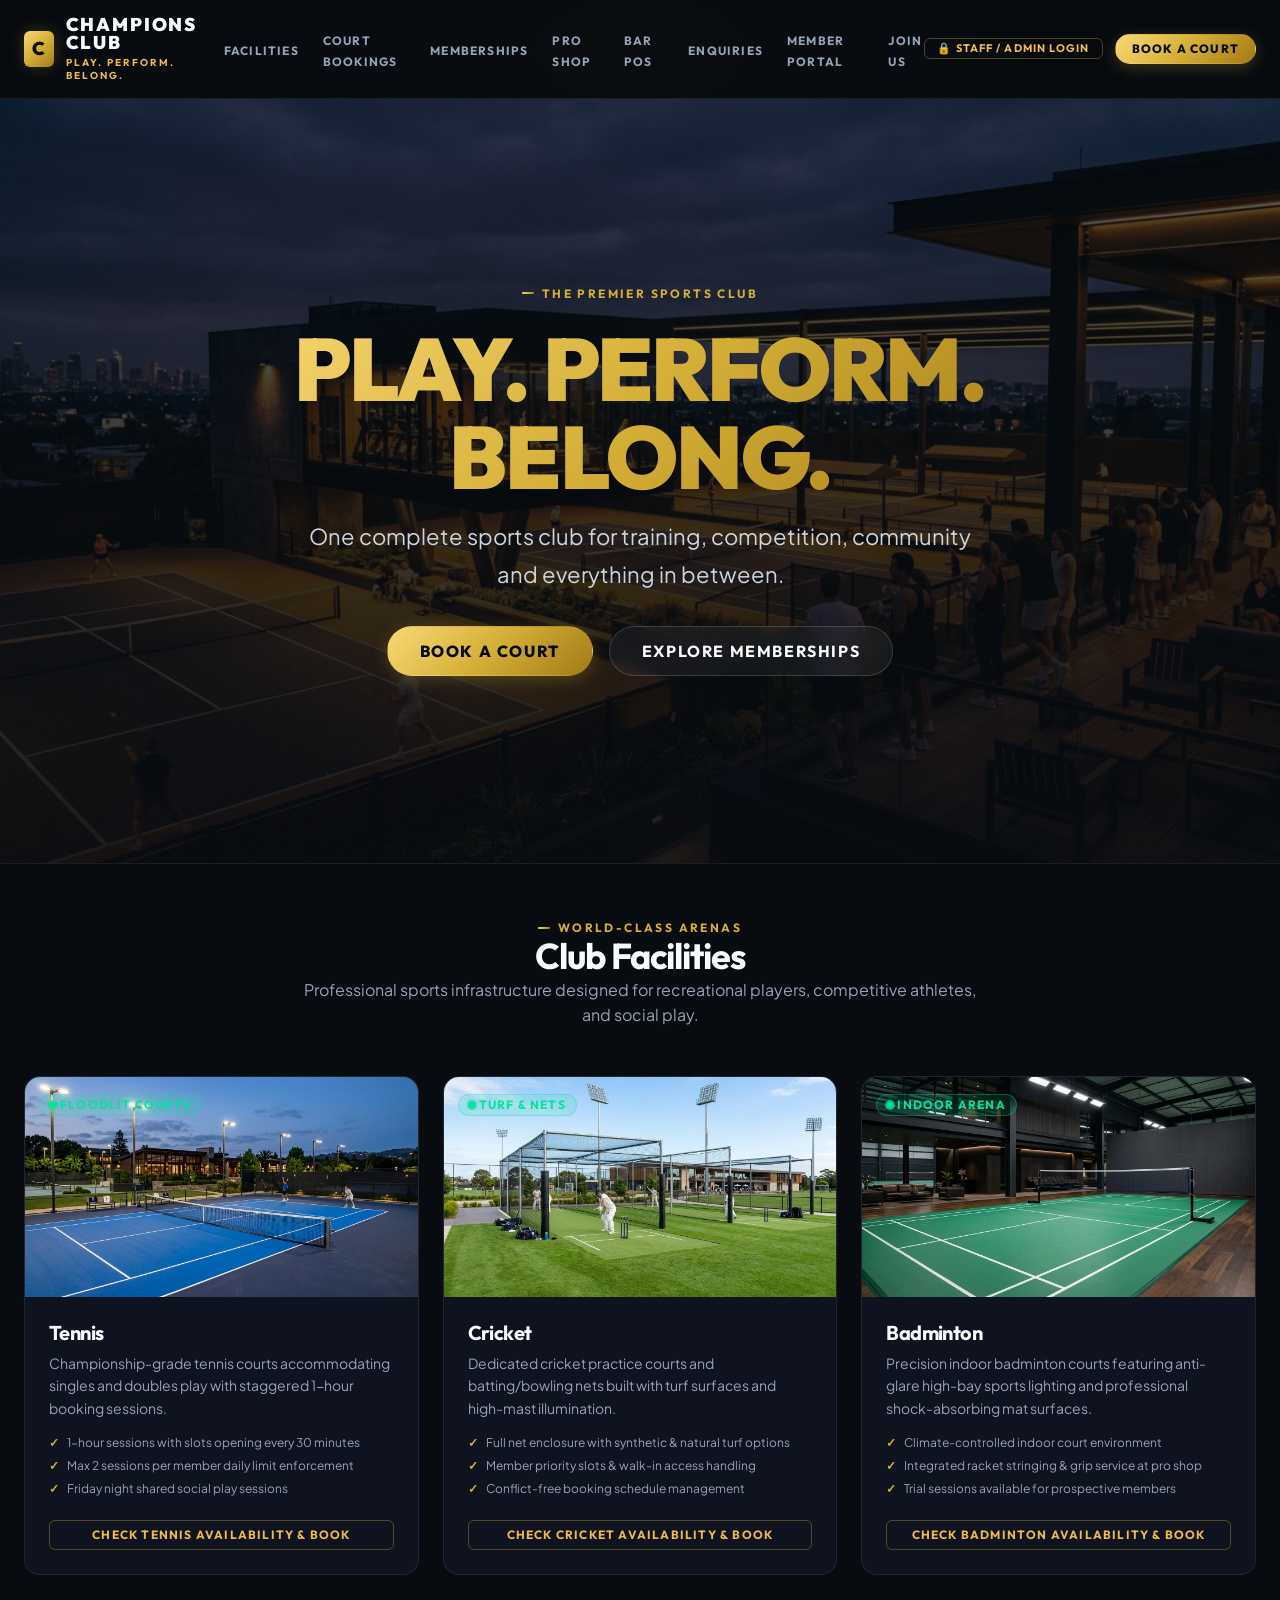
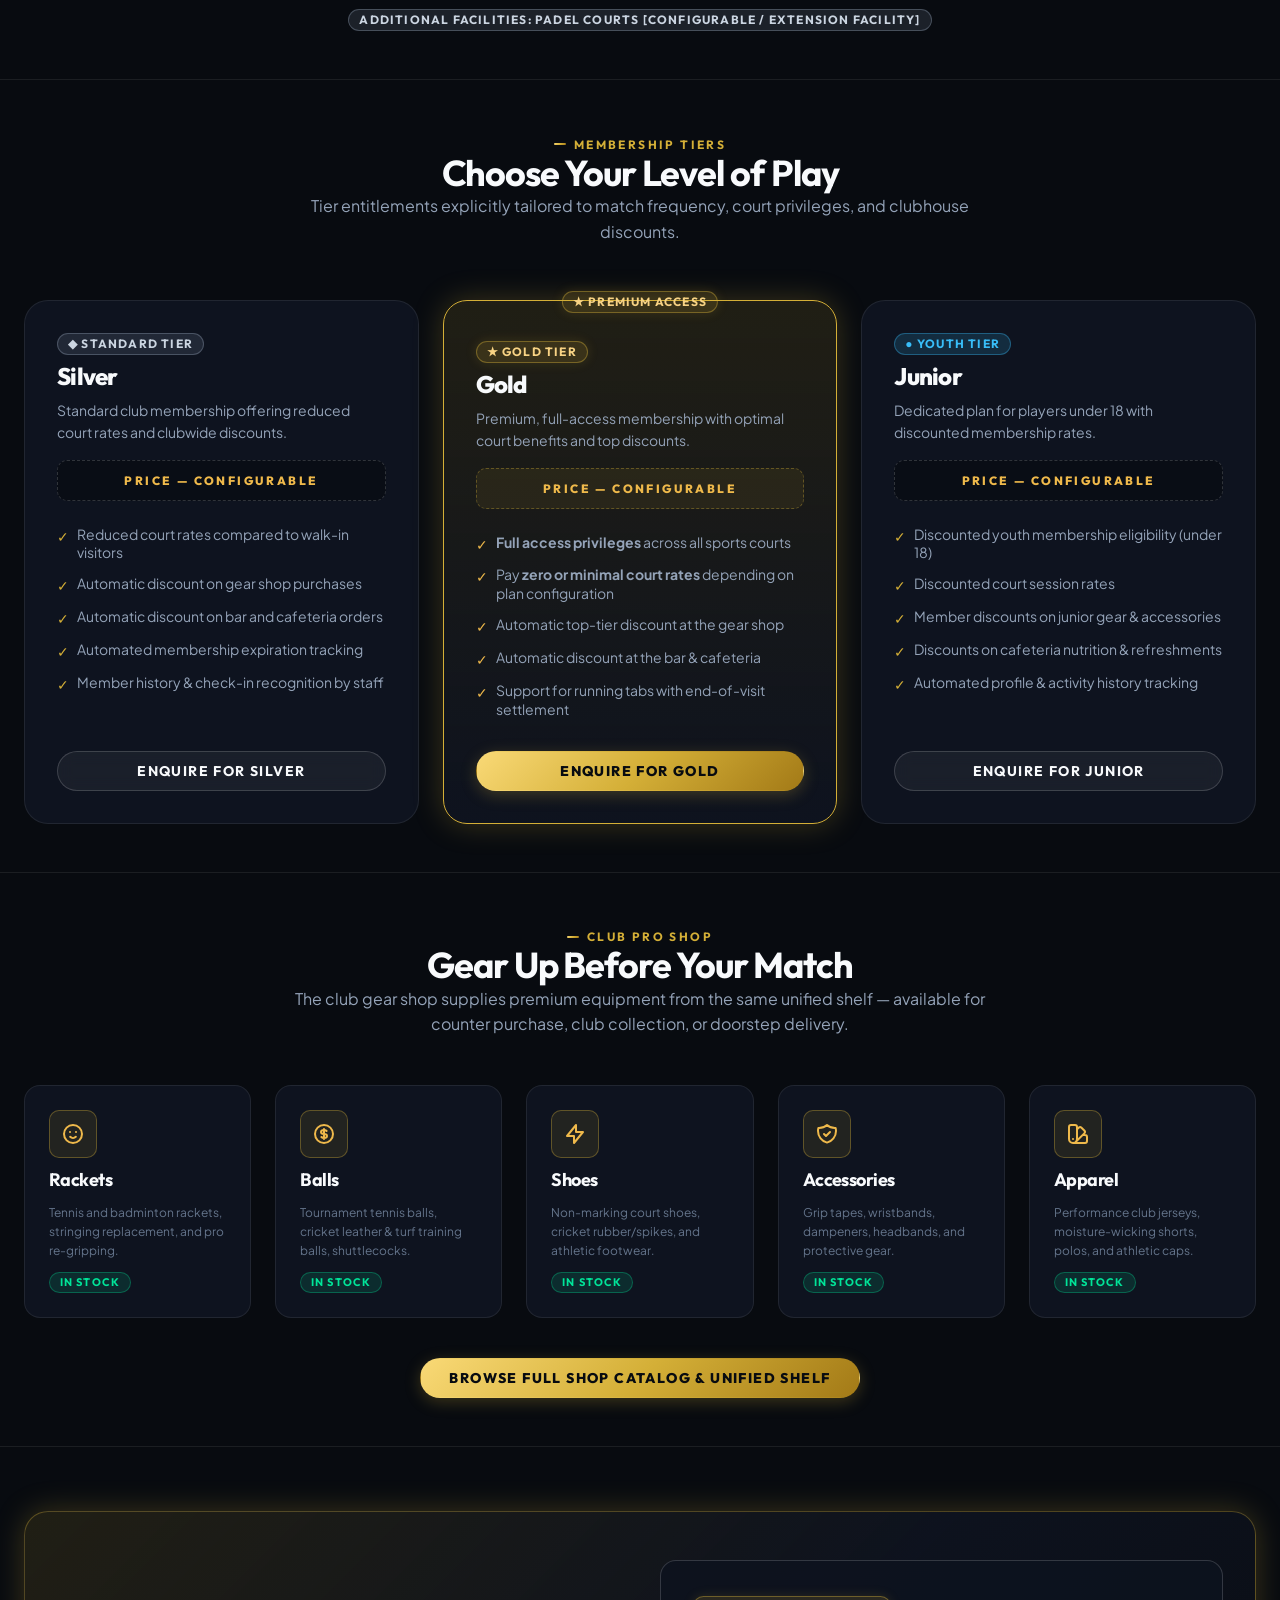
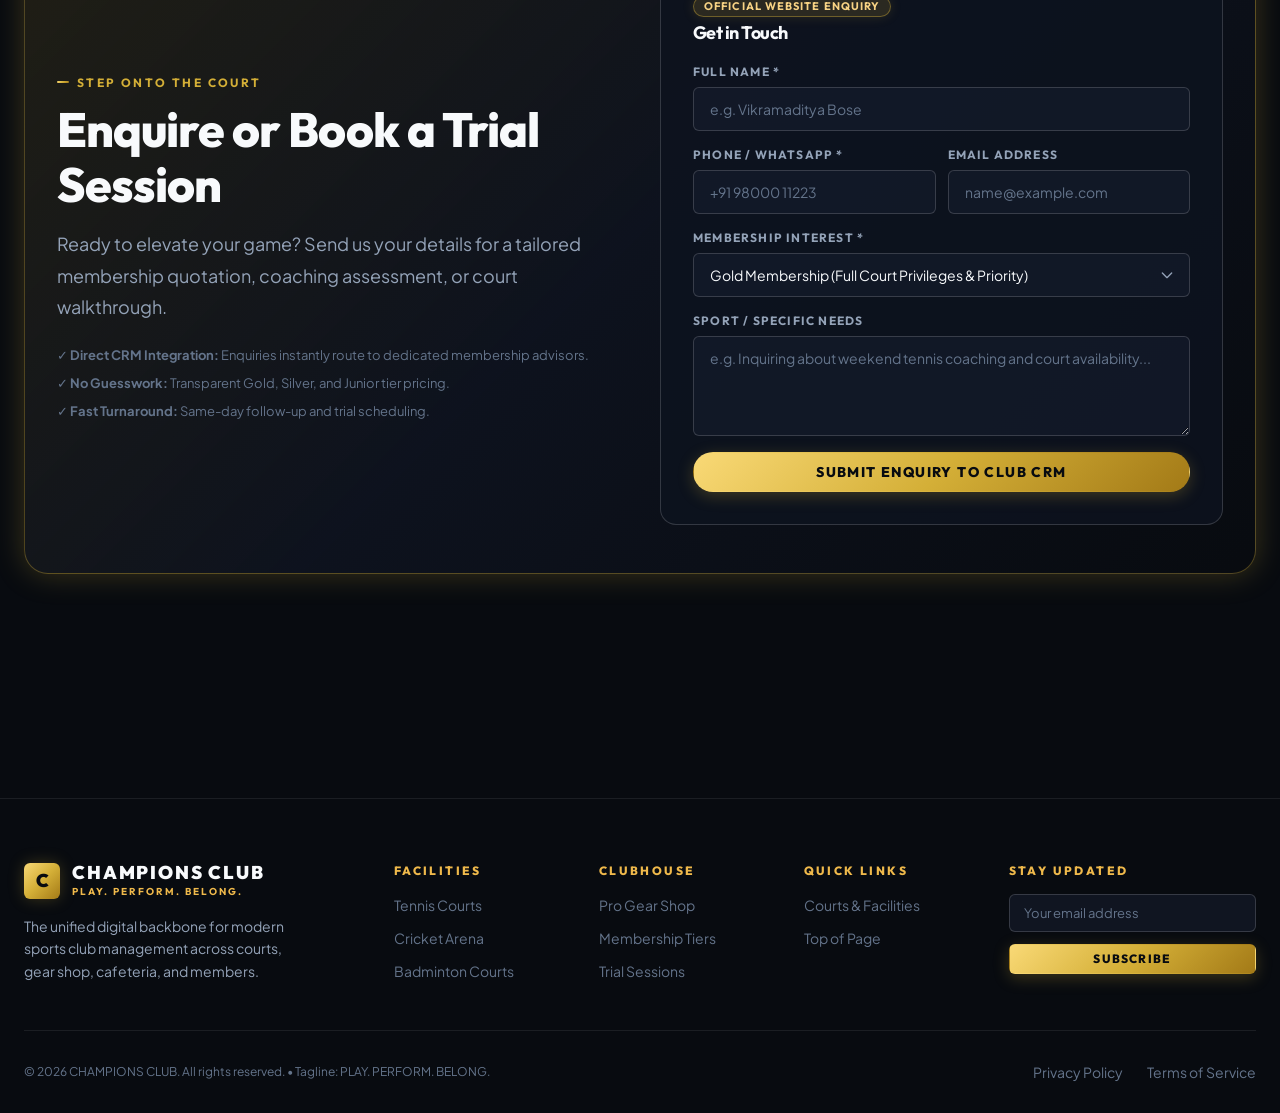
==== index.html @ 7fb0e602 "fix(crm): enable public membership enquiry portal without admin login block" ====
<!DOCTYPE html>
<html lang="en">
<head>
  <meta charset="UTF-8">
  <meta name="viewport" content="width=device-width, initial-scale=1.0">
  <title>CHAMPIONS CLUB — PLAY. PERFORM. BELONG.</title>
  <meta name="description" content="CHAMPIONS CLUB: One complete sports club for training, competition, community and everything in between. Tennis, cricket, badminton, pro shop, and cafeteria.">
  <link rel="stylesheet" href="css/design_system.css">
  <link rel="stylesheet" href="css/landing.css">
  <link rel="stylesheet" href="css/admin_auth.css">
</head>
<body>

  <!-- ==========================================
       TOP NAVIGATION BAR
       ========================================== -->
  <header class="cc-navbar" id="landing-navbar">
    <div class="cc-navbar-container">
      <a href="#hero" class="cc-brand">
        <div class="cc-brand-logo-mark">C</div>
        <div class="cc-brand-text">
          <span class="cc-brand-name">CHAMPIONS CLUB</span>
          <span class="cc-brand-tagline">PLAY. PERFORM. BELONG.</span>
        </div>
      </a>

      <nav>
        <ul class="cc-nav-links" id="nav-menu">
          <li><a href="#facilities" class="cc-nav-link">Facilities</a></li>
          <li><a href="bookings.html" class="cc-nav-link">Court Bookings</a></li>
          <li><a href="#memberships" class="cc-nav-link">Memberships</a></li>
          <li><a href="shop.html" class="cc-nav-link">Pro Shop</a></li>
          <li><a href="pos.html" class="cc-nav-link">Bar POS</a></li>
          <li><a href="crm.html" class="cc-nav-link">Enquiries</a></li>
          <li><a href="members.html" class="cc-nav-link">Roster (Admin)</a></li>
          <li><a href="portal.html" class="cc-nav-link cc-text-gold" style="font-weight: 700;">Member Portal</a></li>
          <li><a href="dashboard.html" class="cc-nav-link cc-text-gold" style="font-weight: 700;">Admin Dashboard</a></li>
          <li><a href="#cta" class="cc-nav-link">Join Us</a></li>
        </ul>
      </nav>

      <div class="cc-nav-actions">
        <a href="bookings.html" class="cc-btn cc-btn-primary cc-btn-sm cc-btn-pill">
          Book a Court
        </a>
        <button class="cc-nav-toggle" id="cc-nav-toggle" aria-label="Toggle navigation">
          <svg width="20" height="20" fill="none" stroke="currentColor" viewBox="0 0 24 24">
            <path stroke-linecap="round" stroke-linejoin="round" stroke-width="2" d="M4 6h16M4 12h16M4 18h16"/>
          </svg>
        </button>
      </div>
    </div>
  </header>

  <main>

    <!-- ==========================================
         SECTION 1: HERO
         ========================================== -->
    <section class="cc-landing-hero" id="hero">
      <div class="cc-hero-bg"></div>
      <div class="cc-hero-content">
        <div class="cc-eyebrow" style="margin-bottom: 0.5rem;">The Premier Sports Club</div>
        <h1 class="cc-hero-title">
          <span class="cc-text-gradient-gold">PLAY. PERFORM. BELONG.</span>
        </h1>
        <p class="cc-hero-subtitle">
          One complete sports club for training, competition, community and everything in between.
        </p>
        <div class="cc-hero-actions">
          <a href="bookings.html" class="cc-btn cc-btn-primary cc-btn-lg cc-btn-pill">
            BOOK A COURT
          </a>
          <a href="#memberships" class="cc-btn cc-btn-secondary cc-btn-lg cc-btn-pill">
            EXPLORE MEMBERSHIPS
          </a>
        </div>
      </div>
    </section>

    <!-- ==========================================
         SECTION 2: FACILITIES
         ========================================== -->
    <section class="cc-showcase-section" id="facilities">
      <div class="cc-container">
        <div class="cc-showcase-header" style="text-align: center; max-width: 680px; margin: 0 auto 3rem;">
          <div class="cc-eyebrow">World-Class Arenas</div>
          <h2 class="cc-heading-2">Club Facilities</h2>
          <p class="cc-body">
            Professional sports infrastructure designed for recreational players, competitive athletes, and social play.
          </p>
        </div>

        <div class="cc-grid cc-grid-cols-3">
          
          <!-- Facility 1: Tennis -->
          <div class="cc-facility-card">
            <div class="cc-facility-img-wrap">
              <img src="assets/images/tennis.jpg" alt="Tennis Courts at Champions Club" class="cc-facility-img">
              <div class="cc-facility-badge-pos">
                <span class="cc-badge cc-badge-active"><span class="cc-pulse-dot"></span> Floodlit Courts</span>
              </div>
            </div>
            <div class="cc-facility-body">
              <h3 class="cc-facility-title">Tennis</h3>
              <p class="cc-body-sm">Championship-grade tennis courts accommodating singles and doubles play with staggered 1-hour booking sessions.</p>
              <ul class="cc-facility-features">
                <li class="cc-facility-feature-item">1-hour sessions with slots opening every 30 minutes</li>
                <li class="cc-facility-feature-item">Max 2 sessions per member daily limit enforcement</li>
                <li class="cc-facility-feature-item">Friday night shared social play sessions</li>
              </ul>
              <div style="margin-top: auto;">
                <a href="bookings.html" class="cc-btn cc-btn-outline-gold cc-btn-sm" style="width: 100%;">
                  Check Tennis Availability &amp; Book
                </a>
              </div>
            </div>
          </div>

          <!-- Facility 2: Cricket -->
          <div class="cc-facility-card">
            <div class="cc-facility-img-wrap">
              <img src="assets/images/cricket.jpg" alt="Cricket Practice Turf at Champions Club" class="cc-facility-img">
              <div class="cc-facility-badge-pos">
                <span class="cc-badge cc-badge-active"><span class="cc-pulse-dot"></span> Turf & Nets</span>
              </div>
            </div>
            <div class="cc-facility-body">
              <h3 class="cc-facility-title">Cricket</h3>
              <p class="cc-body-sm">Dedicated cricket practice courts and batting/bowling nets built with turf surfaces and high-mast illumination.</p>
              <ul class="cc-facility-features">
                <li class="cc-facility-feature-item">Full net enclosure with synthetic & natural turf options</li>
                <li class="cc-facility-feature-item">Member priority slots & walk-in access handling</li>
                <li class="cc-facility-feature-item">Conflict-free booking schedule management</li>
              </ul>
              <div style="margin-top: auto;">
                <a href="bookings.html" class="cc-btn cc-btn-outline-gold cc-btn-sm" style="width: 100%;">
                  Check Cricket Availability &amp; Book
                </a>
              </div>
            </div>
          </div>

          <!-- Facility 3: Badminton -->
          <div class="cc-facility-card">
            <div class="cc-facility-img-wrap">
              <img src="assets/images/badminton.jpg" alt="Badminton Indoor Courts at Champions Club" class="cc-facility-img">
              <div class="cc-facility-badge-pos">
                <span class="cc-badge cc-badge-active"><span class="cc-pulse-dot"></span> Indoor Arena</span>
              </div>
            </div>
            <div class="cc-facility-body">
              <h3 class="cc-facility-title">Badminton</h3>
              <p class="cc-body-sm">Precision indoor badminton courts featuring anti-glare high-bay sports lighting and professional shock-absorbing mat surfaces.</p>
              <ul class="cc-facility-features">
                <li class="cc-facility-feature-item">Climate-controlled indoor court environment</li>
                <li class="cc-facility-feature-item">Integrated racket stringing & grip service at pro shop</li>
                <li class="cc-facility-feature-item">Trial sessions available for prospective members</li>
              </ul>
              <div style="margin-top: auto;">
                <a href="bookings.html" class="cc-btn cc-btn-outline-gold cc-btn-sm" style="width: 100%;">
                  Check Badminton Availability &amp; Book
                </a>
              </div>
            </div>
          </div>

        </div>

        <!-- Future/Configurable Note -->
        <div style="margin-top: 2rem; text-align: center;">
          <span class="cc-badge cc-badge-silver">
            Additional Facilities: Padel Courts [CONFIGURABLE / EXTENSION FACILITY]
          </span>
        </div>
      </div>
    </section>

    <!-- ==========================================
         SECTION 3: MEMBERSHIPS
         ========================================== -->
    <section class="cc-showcase-section" id="memberships">
      <div class="cc-container">
        <div class="cc-showcase-header" style="text-align: center; max-width: 720px; margin: 0 auto 3.5rem;">
          <div class="cc-eyebrow">Membership Tiers</div>
          <h2 class="cc-heading-2">Choose Your Level of Play</h2>
          <p class="cc-body">
            Tier entitlements explicitly tailored to match frequency, court privileges, and clubhouse discounts.
          </p>
        </div>

        <div class="cc-grid cc-grid-cols-3">

          <!-- Tier 1: Silver (Standard) -->
          <div class="cc-tier-card">
            <div class="cc-card-header" style="margin-bottom: 0.5rem;">
              <span class="cc-badge cc-badge-silver">&#9670; Standard Tier</span>
            </div>
            <h3 class="cc-tier-name">Silver</h3>
            <p class="cc-body-sm">Standard club membership offering reduced court rates and clubwide discounts.</p>
            
            <div class="cc-tier-price-box">
              <div class="cc-tier-price-label">PRICE — CONFIGURABLE</div>
            </div>

            <ul class="cc-tier-benefits-list">
              <li class="cc-tier-benefit-item">
                <span class="cc-tier-benefit-icon">✓</span>
                <span>Reduced court rates compared to walk-in visitors</span>
              </li>
              <li class="cc-tier-benefit-item">
                <span class="cc-tier-benefit-icon">✓</span>
                <span>Automatic discount on gear shop purchases</span>
              </li>
              <li class="cc-tier-benefit-item">
                <span class="cc-tier-benefit-icon">✓</span>
                <span>Automatic discount on bar and cafeteria orders</span>
              </li>
              <li class="cc-tier-benefit-item">
                <span class="cc-tier-benefit-icon">✓</span>
                <span>Automated membership expiration tracking</span>
              </li>
              <li class="cc-tier-benefit-item">
                <span class="cc-tier-benefit-icon">✓</span>
                <span>Member history & check-in recognition by staff</span>
              </li>
            </ul>

            <a href="#cta" onclick="selectEnquiryTier('silver')" class="cc-btn cc-btn-secondary cc-btn-pill" style="width: 100%;">
              Enquire for Silver
            </a>
          </div>

          <!-- Tier 2: Gold (Featured / Premium) -->
          <div class="cc-tier-card is-featured">
            <div class="cc-tier-featured-pill">
              <span class="cc-badge cc-badge-gold">&#9733; PREMIUM ACCESS</span>
            </div>
            <div class="cc-card-header" style="margin-bottom: 0.5rem; margin-top: 0.5rem;">
              <span class="cc-badge cc-badge-gold">&#9733; Gold Tier</span>
            </div>
            <h3 class="cc-tier-name cc-text-gold">Gold</h3>
            <p class="cc-body-sm">Premium, full-access membership with optimal court benefits and top discounts.</p>
            
            <div class="cc-tier-price-box" style="border-color: var(--cc-border-highlight); background: rgba(212, 175, 55, 0.08);">
              <div class="cc-tier-price-label cc-text-gold">PRICE — CONFIGURABLE</div>
            </div>

            <ul class="cc-tier-benefits-list">
              <li class="cc-tier-benefit-item">
                <span class="cc-tier-benefit-icon" style="color: var(--cc-gold-400);">✓</span>
                <span><strong>Full access privileges</strong> across all sports courts</span>
              </li>
              <li class="cc-tier-benefit-item">
                <span class="cc-tier-benefit-icon" style="color: var(--cc-gold-400);">✓</span>
                <span>Pay <strong>zero or minimal court rates</strong> depending on plan configuration</span>
              </li>
              <li class="cc-tier-benefit-item">
                <span class="cc-tier-benefit-icon" style="color: var(--cc-gold-400);">✓</span>
                <span>Automatic top-tier discount at the gear shop</span>
              </li>
              <li class="cc-tier-benefit-item">
                <span class="cc-tier-benefit-icon" style="color: var(--cc-gold-400);">✓</span>
                <span>Automatic discount at the bar & cafeteria</span>
              </li>
              <li class="cc-tier-benefit-item">
                <span class="cc-tier-benefit-icon" style="color: var(--cc-gold-400);">✓</span>
                <span>Support for running tabs with end-of-visit settlement</span>
              </li>
            </ul>

            <a href="#cta" onclick="selectEnquiryTier('gold')" class="cc-btn cc-btn-primary cc-btn-pill" style="width: 100%;">
              Enquire for Gold
            </a>
          </div>

          <!-- Tier 3: Junior (Under 18) -->
          <div class="cc-tier-card">
            <div class="cc-card-header" style="margin-bottom: 0.5rem;">
              <span class="cc-badge cc-badge-junior">&#9679; Youth Tier</span>
            </div>
            <h3 class="cc-tier-name">Junior</h3>
            <p class="cc-body-sm">Dedicated plan for players under 18 with discounted membership rates.</p>
            
            <div class="cc-tier-price-box">
              <div class="cc-tier-price-label">PRICE — CONFIGURABLE</div>
            </div>

            <ul class="cc-tier-benefits-list">
              <li class="cc-tier-benefit-item">
                <span class="cc-tier-benefit-icon">✓</span>
                <span>Discounted youth membership eligibility (under 18)</span>
              </li>
              <li class="cc-tier-benefit-item">
                <span class="cc-tier-benefit-icon">✓</span>
                <span>Discounted court session rates</span>
              </li>
              <li class="cc-tier-benefit-item">
                <span class="cc-tier-benefit-icon">✓</span>
                <span>Member discounts on junior gear & accessories</span>
              </li>
              <li class="cc-tier-benefit-item">
                <span class="cc-tier-benefit-icon">✓</span>
                <span>Discounts on cafeteria nutrition & refreshments</span>
              </li>
              <li class="cc-tier-benefit-item">
                <span class="cc-tier-benefit-icon">✓</span>
                <span>Automated profile & activity history tracking</span>
              </li>
            </ul>

            <a href="#cta" onclick="selectEnquiryTier('junior')" class="cc-btn cc-btn-secondary cc-btn-pill" style="width: 100%;">
              Enquire for Junior
            </a>
          </div>

        </div>
      </div>
    </section>

    <!-- ==========================================
         SECTION 4: PRO SHOP & GEAR
         ========================================== -->
    <section class="cc-showcase-section" id="shop">
      <div class="cc-container">
        <div class="cc-showcase-header" style="text-align: center; max-width: 720px; margin: 0 auto 3rem;">
          <div class="cc-eyebrow">Club Pro Shop</div>
          <h2 class="cc-heading-2">Gear Up Before Your Match</h2>
          <p class="cc-body">
            The club gear shop supplies premium equipment from the same unified shelf — available for counter purchase, club collection, or doorstep delivery.
          </p>
        </div>

        <div class="cc-grid cc-grid-cols-5" style="grid-template-columns: repeat(auto-fit, minmax(210px, 1fr));">
          
          <!-- Category 1: Rackets -->
          <div class="cc-shop-cat-card">
            <div class="cc-shop-cat-icon">
              <svg width="24" height="24" fill="none" stroke="currentColor" viewBox="0 0 24 24">
                <path stroke-linecap="round" stroke-linejoin="round" stroke-width="2" d="M14.828 14.828a4 4 0 01-5.656 0M9 10h.01M15 10h.01M21 12a9 9 0 11-18 0 9 9 0 0118 0z"/>
              </svg>
            </div>
            <h3 class="cc-shop-cat-name">Rackets</h3>
            <p class="cc-shop-cat-desc">Tennis and badminton rackets, stringing replacement, and pro re-gripping.</p>
            <span class="cc-badge cc-badge-active" style="margin-top: auto; font-size: 11px;">In Stock</span>
          </div>

          <!-- Category 2: Balls -->
          <div class="cc-shop-cat-card">
            <div class="cc-shop-cat-icon">
              <svg width="24" height="24" fill="none" stroke="currentColor" viewBox="0 0 24 24">
                <path stroke-linecap="round" stroke-linejoin="round" stroke-width="2" d="M12 8c-1.657 0-3 .895-3 2s1.343 2 3 2 3 .895 3 2-1.343 2-3 2m0-8c1.11 0 2.08.402 2.599 1M12 8V7m0 1v8m0 0v1m0-1c-1.11 0-2.08-.402-2.599-1M21 12a9 9 0 11-18 0 9 9 0 0118 0z"/>
              </svg>
            </div>
            <h3 class="cc-shop-cat-name">Balls</h3>
            <p class="cc-shop-cat-desc">Tournament tennis balls, cricket leather & turf training balls, shuttlecocks.</p>
            <span class="cc-badge cc-badge-active" style="margin-top: auto; font-size: 11px;">In Stock</span>
          </div>

          <!-- Category 3: Shoes -->
          <div class="cc-shop-cat-card">
            <div class="cc-shop-cat-icon">
              <svg width="24" height="24" fill="none" stroke="currentColor" viewBox="0 0 24 24">
                <path stroke-linecap="round" stroke-linejoin="round" stroke-width="2" d="M13 10V3L4 14h7v7l9-11h-7z"/>
              </svg>
            </div>
            <h3 class="cc-shop-cat-name">Shoes</h3>
            <p class="cc-shop-cat-desc">Non-marking court shoes, cricket rubber/spikes, and athletic footwear.</p>
            <span class="cc-badge cc-badge-active" style="margin-top: auto; font-size: 11px;">In Stock</span>
          </div>

          <!-- Category 4: Accessories -->
          <div class="cc-shop-cat-card">
            <div class="cc-shop-cat-icon">
              <svg width="24" height="24" fill="none" stroke="currentColor" viewBox="0 0 24 24">
                <path stroke-linecap="round" stroke-linejoin="round" stroke-width="2" d="M9 12l2 2 4-4m5.618-4.016A11.955 11.955 0 0112 2.944a11.955 11.955 0 01-8.618 3.04A12.02 12.02 0 003 9c0 5.591 3.824 10.29 9 11.622 5.176-1.332 9-6.03 9-11.622 0-1.042-.133-2.052-.382-3.016z"/>
              </svg>
            </div>
            <h3 class="cc-shop-cat-name">Accessories</h3>
            <p class="cc-shop-cat-desc">Grip tapes, wristbands, dampeners, headbands, and protective gear.</p>
            <span class="cc-badge cc-badge-active" style="margin-top: auto; font-size: 11px;">In Stock</span>
          </div>

          <!-- Category 5: Apparel -->
          <div class="cc-shop-cat-card">
            <div class="cc-shop-cat-icon">
              <svg width="24" height="24" fill="none" stroke="currentColor" viewBox="0 0 24 24">
                <path stroke-linecap="round" stroke-linejoin="round" stroke-width="2" d="M7 21a4 4 0 01-4-4V5a2 2 0 012-2h4a2 2 0 012 2v12a4 4 0 01-4 4zm0 0h12a2 2 0 002-2v-4a2 2 0 00-2-2h-2.343M11 7.343l1.657-1.657a2 2 0 012.828 0l2.829 2.829a2 2 0 010 2.828l-8.486 8.485M7 17h.01"/>
              </svg>
            </div>
            <h3 class="cc-shop-cat-name">Apparel</h3>
            <p class="cc-shop-cat-desc">Performance club jerseys, moisture-wicking shorts, polos, and athletic caps.</p>
            <span class="cc-badge cc-badge-active" style="margin-top: auto; font-size: 11px;">In Stock</span>
          </div>

        </div>

        <div style="margin-top: 2.5rem; text-align: center;">
          <a href="shop.html" class="cc-btn cc-btn-primary cc-btn-pill">
            Browse Full Shop Catalog &amp; Unified Shelf
          </a>
        </div>
      </div>
    </section>

    <!-- ==========================================
         SECTION 5: WEBSITE ENQUIRY & TRIAL BOOKING
         ========================================== -->
    <section class="cc-container" id="cta" style="padding-bottom: 5rem;">
      <div class="cc-cta-section" style="text-align: left; padding: 3rem 2rem;">
        <div class="cc-grid cc-grid-cols-2" style="gap: 2.5rem; align-items: center;">
          
          <div>
            <div class="cc-eyebrow" style="margin-bottom: 0.75rem;">Step Onto The Court</div>
            <h2 class="cc-heading-1" style="margin-bottom: 1rem;">
              Enquire or Book a Trial Session
            </h2>
            <p class="cc-body-lg" style="margin-bottom: 1.5rem; color: var(--cc-text-secondary);">
              Ready to elevate your game? Send us your details for a tailored membership quotation, coaching assessment, or court walkthrough.
            </p>
            <div style="display: flex; flex-direction: column; gap: 0.75rem; font-size: 13px; color: var(--cc-text-muted);">
              <div>✓ <strong>Direct CRM Integration:</strong> Enquiries instantly route to dedicated membership advisors.</div>
              <div>✓ <strong>No Guesswork:</strong> Transparent Gold, Silver, and Junior tier pricing.</div>
              <div>✓ <strong>Fast Turnaround:</strong> Same-day follow-up and trial scheduling.</div>
            </div>
          </div>

          <!-- Live Website Enquiry Form -->
          <div style="background: rgba(14, 19, 31, 0.85); border: 1px solid var(--cc-border-medium); border-radius: var(--cc-radius-lg); padding: 2rem;">
            <div style="margin-bottom: 1.25rem;">
              <span class="cc-badge cc-badge-gold" style="font-size: 11px;">Official Website Enquiry</span>
              <h3 style="font-size: 18px; font-weight: 700; color: var(--cc-text-primary); margin-top: 6px;">Get in Touch</h3>
            </div>

            <form id="website-enquiry-form">
              <div class="cc-form-group">
                <label class="cc-label" for="web-name">Full Name *</label>
                <input type="text" id="web-name" class="cc-input" placeholder="e.g. Vikramaditya Bose" required>
              </div>

              <div class="cc-grid cc-grid-cols-2" style="gap: 0.75rem;">
                <div class="cc-form-group">
                  <label class="cc-label" for="web-phone">Phone / WhatsApp *</label>
                  <input type="text" id="web-phone" class="cc-input" placeholder="+91 98000 11223" required>
                </div>
                <div class="cc-form-group">
                  <label class="cc-label" for="web-email">Email Address</label>
                  <input type="email" id="web-email" class="cc-input" placeholder="name@example.com">
                </div>
              </div>

              <div class="cc-form-group">
                <label class="cc-label" for="web-plan">Membership Interest *</label>
                <select id="web-plan" class="cc-select">
                  <option value="gold">Gold Membership (Full Court Privileges &amp; Priority)</option>
                  <option value="silver">Silver Membership (Standard Club Access)</option>
                  <option value="junior">Junior Membership (Youth Under 18)</option>
                </select>
              </div>

              <div class="cc-form-group">
                <label class="cc-label" for="web-message">Sport / Specific Needs</label>
                <textarea id="web-message" class="cc-textarea" placeholder="e.g. Inquiring about weekend tennis coaching and court availability..." style="height: 70px;"></textarea>
              </div>

              <div id="web-enquiry-feedback" style="display: none; margin-bottom: 1rem;"></div>

              <button type="submit" id="btn-submit-web-enquiry" class="cc-btn cc-btn-primary cc-btn-md cc-btn-pill" style="width: 100%;">
                Submit Enquiry to Club CRM
              </button>
            </form>
          </div>

        </div>
      </div>
    </section>

  </main>

  <!-- ==========================================
       PLACEHOLDER INTERACTIVE MODAL DIALOG
       ========================================== -->
  <div class="cc-modal-backdrop" id="placeholder-modal" role="dialog" aria-modal="true" aria-labelledby="ph-modal-title">
    <div class="cc-modal">
      <div class="cc-modal-header">
        <h3 class="cc-modal-title" id="ph-modal-title">Placeholder Action</h3>
        <button class="cc-modal-close" data-cc-modal-close aria-label="Close dialog">
          <svg width="20" height="20" fill="none" stroke="currentColor" viewBox="0 0 24 24">
            <path stroke-linecap="round" stroke-linejoin="round" stroke-width="2" d="M6 18L18 6M6 6l12 12"/>
          </svg>
        </button>
      </div>
      <div class="cc-modal-body">
        <div class="cc-badge cc-badge-warning" style="margin-bottom: 1rem;">
          &#9888; Frontend Prototype Notice
        </div>
        <p class="cc-body" id="ph-modal-msg" style="margin-bottom: 1rem;">
          You selected a route that links to a subsequent module.
        </p>
        <p class="cc-body-sm" style="color: var(--cc-text-muted);">
          In accordance with hackathon guidelines, backend court booking, membership subscriptions, and POS logic will be connected during their respective implementation phases.
        </p>
      </div>
      <div class="cc-modal-footer">
        <button class="cc-btn cc-btn-primary cc-btn-sm cc-btn-pill" data-cc-modal-close>Acknowledge</button>
      </div>
    </div>
  </div>

  <!-- ==========================================
       FOOTER COMPONENT
       ========================================== -->
  <footer class="cc-footer">
    <div class="cc-footer-container">
      <div class="cc-footer-grid">
        <div>
          <a href="#hero" class="cc-brand" style="margin-bottom: 1rem;">
            <div class="cc-brand-logo-mark">C</div>
            <div class="cc-brand-text">
              <span class="cc-brand-name">CHAMPIONS CLUB</span>
              <span class="cc-brand-tagline">PLAY. PERFORM. BELONG.</span>
            </div>
          </a>
          <p class="cc-body-sm" style="max-width: 280px; margin-top: 0.75rem;">
            The unified digital backbone for modern sports club management across courts, gear shop, cafeteria, and members.
          </p>
        </div>

        <div>
          <div class="cc-footer-title">Facilities</div>
          <ul class="cc-footer-links">
            <li><a href="#facilities" class="cc-footer-link">Tennis Courts</a></li>
            <li><a href="#facilities" class="cc-footer-link">Cricket Arena</a></li>
            <li><a href="#facilities" class="cc-footer-link">Badminton Courts</a></li>
          </ul>
        </div>

        <div>
          <div class="cc-footer-title">Clubhouse</div>
          <ul class="cc-footer-links">
            <li><a href="#shop" class="cc-footer-link">Pro Gear Shop</a></li>
            <li><a href="#memberships" class="cc-footer-link">Membership Tiers</a></li>
            <li><a href="#cta" class="cc-footer-link">Trial Sessions</a></li>
          </ul>
        </div>

        <div>
          <div class="cc-footer-title">Quick Links</div>
          <ul class="cc-footer-links">
            <li><a href="#courts" class="cc-footer-link">Courts & Facilities</a></li>
            <li><a href="#hero" class="cc-footer-link">Top of Page</a></li>
          </ul>
        </div>

        <div>
          <div class="cc-footer-title">Stay Updated</div>
          <div class="cc-form-group" style="margin-bottom: 0.75rem;">
            <input type="email" class="cc-input" placeholder="Your email address" style="padding: 10px 14px; font-size: 13px;">
          </div>
          <a href="#placeholder-route" class="cc-btn cc-btn-primary cc-btn-sm cc-placeholder-trigger" style="width: 100%;" data-route-name="Newsletter Subscription">
            Subscribe
          </a>
        </div>
      </div>

      <div class="cc-footer-bottom">
        <div>&copy; 2026 CHAMPIONS CLUB. All rights reserved. &bull; Tagline: PLAY. PERFORM. BELONG.</div>
        <div style="display: flex; gap: 1.5rem;">
          <a href="#hero" class="cc-footer-link">Privacy Policy</a>
          <a href="#hero" class="cc-footer-link">Terms of Service</a>
        </div>
      </div>
    </div>
  </footer>

  <script src="js/club_data_store.js"></script>
  <script src="js/club_api.js"></script>
  <script src="js/design_system.js"></script>
  <script>
    document.addEventListener('DOMContentLoaded', async () => {
      // 1. Dynamic Backend Membership Plans Loading
      async function loadPlans() {
        const plans = await ClubAPI.getPlans();
        if (plans && plans.length > 0) {
          const gold = plans.find(p => p.code === 'gold');
          const silver = plans.find(p => p.code === 'silver');
          const junior = plans.find(p => p.code === 'junior');

          // Update Plan cards with actual configured fees if available
          const priceLabels = document.querySelectorAll('.cc-tier-price-label');
          if (priceLabels.length >= 3) {
            if (silver) priceLabels[0].textContent = `₹ ${silver.fee_amount.toLocaleString()} / YR (ANNUAL)`;
            if (gold) priceLabels[1].textContent = `₹ ${gold.fee_amount.toLocaleString()} / YR (ANNUAL)`;
            if (junior) priceLabels[2].textContent = `₹ ${junior.fee_amount.toLocaleString()} / YR (ANNUAL)`;
          }
        }
      }
      loadPlans();

      // 2. Website Enquiry Form Handler (Creates Real Backend CRM Record in Odoo ORM)
      const webForm = document.getElementById('website-enquiry-form');
      const feedback = document.getElementById('web-enquiry-feedback');
      const submitBtn = document.getElementById('btn-submit-web-enquiry');

      if (webForm) {
        webForm.addEventListener('submit', async (e) => {
          e.preventDefault();
          const name = document.getElementById('web-name').value.trim();
          const phone = document.getElementById('web-phone').value.trim();
          const email = document.getElementById('web-email').value.trim();
          const plan = document.getElementById('web-plan').value;
          const msg = document.getElementById('web-message').value.trim();

          if (!name || !phone) {
            feedback.style.display = 'block';
            feedback.innerHTML = '<div class="cc-badge cc-badge-cancelled" style="width: 100%; text-align: center; padding: 8px;">Please provide both Name and Phone number.</div>';
            return;
          }

          submitBtn.disabled = true;
          submitBtn.textContent = 'Processing & Registering Lead in Odoo...';

          try {
            // Call Real Backend Endpoint
            const res = await ClubAPI.submitEnquiry({
              name: name,
              phone: phone,
              email: email,
              plan: plan,
              message: msg,
              source: 'website'
            });

            const refCode = (res && (res.reference || res.name)) || `CC-ENQ-00${Date.now().toString().slice(-2)}`;

            // Show real success message ONLY after actual record creation
            feedback.style.display = 'block';
            feedback.innerHTML = `
              <div style="background: rgba(0, 229, 153, 0.1); border: 1px solid var(--cc-neon-green); border-radius: var(--cc-radius-md); padding: 12px; color: var(--cc-neon-green); font-size: 13px;">
                <strong>✓ Enquiry Registered Successfully in Odoo CRM!</strong><br>
                Reference: <strong>${refCode}</strong> &bull; Assigned to: <strong>Membership Advisor</strong>.<br>
                <span style="font-size: 12px; color: var(--cc-text-secondary);">Our membership team will reach out via WhatsApp/Call shortly.</span>
                <div style="margin-top: 8px;">
                  <a href="crm.html" class="cc-btn cc-btn-outline-gold cc-btn-sm" style="display: inline-block;">
                    Track Enquiry Status in Portal &rarr;
                  </a>
                </div>
              </div>
            `;
            webForm.reset();
          } catch (err) {
            feedback.style.display = 'block';
            feedback.innerHTML = `<div class="cc-badge cc-badge-cancelled" style="width: 100%; text-align: center; padding: 8px;">Error: ${err.message}</div>`;
          } finally {
            submitBtn.disabled = false;
            submitBtn.textContent = 'Submit Enquiry to Club CRM';
          }
        });
      }

      // Helper function to auto-select tier and scroll down to enquiry form
      window.selectEnquiryTier = function(tier) {
        const planSelect = document.getElementById('web-plan');
        if (planSelect) {
          planSelect.value = tier;
        }
        const ctaSec = document.getElementById('cta');
        if (ctaSec) {
          ctaSec.scrollIntoView({ behavior: 'smooth' });
          const nameInput = document.getElementById('web-name');
          if (nameInput) {
            setTimeout(() => nameInput.focus(), 350);
          }
        }
      };

      // Placeholder Route Handler
      const placeholderTriggers = document.querySelectorAll('.cc-placeholder-trigger');
      const placeholderModal = document.getElementById('placeholder-modal');
      const modalTitle = document.getElementById('ph-modal-title');
      const modalMsg = document.getElementById('ph-modal-msg');

      placeholderTriggers.forEach(trigger => {
        trigger.addEventListener('click', (e) => {
          e.preventDefault();
          const routeName = trigger.getAttribute('data-route-name') || 'This Feature';
          if (modalTitle) modalTitle.textContent = routeName;
          if (modalMsg) modalMsg.textContent = `The "${routeName}" flow is a placeholder route. Backend logic and database models will be connected in subsequent phases.`;
          if (placeholderModal) {
            placeholderModal.classList.add('is-open');
            document.body.style.overflow = 'hidden';
          }
        });
      });
    });
  </script>
  <script src="js/club_data_store.js"></script>
  <script src="js/club_api.js"></script>
  <script src="js/admin_auth.js"></script>
</body>
</html>
---- css/design_system.css ----
/**
 * CHAMPIONS CLUB — Master Design System Stylesheet
 * Brand: CHAMPIONS CLUB | Tagline: PLAY. PERFORM. BELONG.
 */

@import './variables.css';
@import './typography.css';
@import './components.css';
@import './responsive.css';

/* Global Box-Sizing & Reset */
*, *::before, *::after {
  box-sizing: border-box;
  margin: 0;
  padding: 0;
}

body {
  min-height: 100vh;
  background-color: var(--cc-bg-primary);
  color: var(--cc-text-primary);
  font-family: var(--cc-font-body);
  overflow-x: hidden;
  position: relative;
}

/* Background Ambient Glow Effects */
body::before {
  content: '';
  position: fixed;
  top: -150px;
  left: 50%;
  transform: translateX(-50%);
  width: 900px;
  height: 400px;
  background: radial-gradient(ellipse at center, rgba(212, 175, 55, 0.12) 0%, rgba(8, 11, 16, 0) 70%);
  pointer-events: none;
  z-index: 0;
}

/* Showcase Section Helpers */
.cc-showcase-section {
  padding: var(--cc-space-12) 0;
  border-bottom: 1px solid var(--cc-border-subtle);
  position: relative;
  z-index: var(--cc-z-base);
}

.cc-showcase-header {
  margin-bottom: var(--cc-space-8);
}

.cc-swatch-grid {
  display: grid;
  grid-template-columns: repeat(auto-fill, minmax(180px, 1fr));
  gap: var(--cc-space-4);
}

.cc-swatch-card {
  background: var(--cc-bg-secondary);
  border: 1px solid var(--cc-border-subtle);
  border-radius: var(--cc-radius-md);
  padding: var(--cc-space-3);
  display: flex;
  flex-direction: column;
  gap: var(--cc-space-2);
}

.cc-swatch-preview {
  height: 60px;
  border-radius: var(--cc-radius-sm);
  border: 1px solid rgba(255, 255, 255, 0.05);
}

.cc-swatch-name {
  font-family: var(--cc-font-display);
  font-size: var(--cc-text-xs);
  font-weight: 700;
  color: var(--cc-text-primary);
}

.cc-swatch-val {
  font-family: var(--cc-font-mono);
  font-size: 0.6875rem;
  color: var(--cc-text-muted);
}
---- css/landing.css ----
/**
 * CHAMPIONS CLUB — Public Landing Page Styles
 * Supplements design_system.css for the public portal
 */

/* Hero Banner */
.cc-landing-hero {
  position: relative;
  min-height: 85vh;
  display: flex;
  align-items: center;
  justify-content: center;
  text-align: center;
  padding: var(--cc-space-20) var(--cc-space-6);
  border-bottom: 1px solid var(--cc-border-subtle);
  overflow: hidden;
}

.cc-hero-bg {
  position: absolute;
  inset: 0;
  background-image: linear-gradient(180deg, rgba(8, 11, 16, 0.65) 0%, rgba(8, 11, 16, 0.92) 100%), url('../assets/images/hero.jpg');
  background-size: cover;
  background-position: center;
  background-repeat: no-repeat;
  z-index: 0;
  transform: scale(1.02);
  transition: transform 10s ease;
}

.cc-landing-hero:hover .cc-hero-bg {
  transform: scale(1.06);
}

.cc-hero-content {
  position: relative;
  z-index: 1;
  max-width: 860px;
  display: flex;
  flex-direction: column;
  align-items: center;
}

.cc-hero-title {
  font-family: var(--cc-font-display);
  font-size: clamp(3rem, 7vw, 5.5rem);
  font-weight: 900;
  letter-spacing: -0.02em;
  text-transform: uppercase;
  line-height: 1;
  margin: var(--cc-space-4) 0;
}

.cc-hero-subtitle {
  font-size: clamp(1.125rem, 2.5vw, 1.375rem);
  line-height: var(--cc-leading-relaxed);
  color: #CBD5E1;
  max-width: 680px;
  margin-bottom: var(--cc-space-8);
}

.cc-hero-actions {
  display: flex;
  flex-wrap: wrap;
  gap: var(--cc-space-4);
  justify-content: center;
}

/* Facility Cards */
.cc-facility-card {
  background: var(--cc-bg-secondary);
  border: 1px solid var(--cc-border-subtle);
  border-radius: var(--cc-radius-lg);
  overflow: hidden;
  display: flex;
  flex-direction: column;
  transition: transform var(--cc-transition-base), border-color var(--cc-transition-base), box-shadow var(--cc-transition-base);
}

.cc-facility-card:hover {
  transform: translateY(-6px);
  border-color: var(--cc-border-highlight);
  box-shadow: var(--cc-shadow-gold);
}

.cc-facility-img-wrap {
  position: relative;
  width: 100%;
  height: 220px;
  overflow: hidden;
  background: var(--cc-bg-tertiary);
}

.cc-facility-img {
  width: 100%;
  height: 100%;
  object-fit: cover;
  transition: transform var(--cc-transition-slow);
}

.cc-facility-card:hover .cc-facility-img {
  transform: scale(1.08);
}

.cc-facility-badge-pos {
  position: absolute;
  top: 14px;
  left: 14px;
  z-index: 2;
}

.cc-facility-body {
  padding: var(--cc-space-6);
  display: flex;
  flex-direction: column;
  flex-grow: 1;
}

.cc-facility-title {
  font-family: var(--cc-font-display);
  font-size: var(--cc-text-xl);
  font-weight: 700;
  color: var(--cc-text-primary);
  margin-bottom: var(--cc-space-2);
}

.cc-facility-features {
  list-style: none;
  padding: 0;
  margin: var(--cc-space-4) 0 var(--cc-space-6);
  display: flex;
  flex-direction: column;
  gap: var(--cc-space-2);
}

.cc-facility-feature-item {
  font-size: var(--cc-text-xs);
  color: var(--cc-text-secondary);
  display: flex;
  align-items: center;
  gap: var(--cc-space-2);
}

.cc-facility-feature-item::before {
  content: '✓';
  color: var(--cc-gold-500);
  font-weight: 800;
}

/* Membership Tiers Grid */
.cc-tier-card {
  background: var(--cc-bg-secondary);
  border: 1px solid var(--cc-border-subtle);
  border-radius: var(--cc-radius-xl);
  padding: var(--cc-space-8);
  display: flex;
  flex-direction: column;
  position: relative;
  transition: all var(--cc-transition-base);
}

.cc-tier-card:hover {
  transform: translateY(-6px);
  box-shadow: var(--cc-shadow-lg);
}

.cc-tier-card.is-featured {
  background: linear-gradient(180deg, rgba(212, 175, 55, 0.12) 0%, rgba(14, 19, 31, 0.98) 100%);
  border-color: var(--cc-gold-500);
  box-shadow: var(--cc-shadow-gold);
}

.cc-tier-featured-pill {
  position: absolute;
  top: -12px;
  left: 50%;
  transform: translateX(-50%);
}

.cc-tier-name {
  font-family: var(--cc-font-display);
  font-size: var(--cc-text-2xl);
  font-weight: 800;
  color: var(--cc-text-primary);
  margin-bottom: var(--cc-space-2);
}

.cc-tier-price-box {
  background: rgba(8, 11, 16, 0.6);
  border: 1px dashed var(--cc-border-medium);
  border-radius: var(--cc-radius-md);
  padding: var(--cc-space-3) var(--cc-space-4);
  margin: var(--cc-space-4) 0 var(--cc-space-6);
  text-align: center;
}

.cc-tier-price-label {
  font-family: var(--cc-font-display);
  font-size: var(--cc-text-xs);
  font-weight: 800;
  letter-spacing: var(--cc-tracking-widest);
  text-transform: uppercase;
  color: var(--cc-gold-400);
}

.cc-tier-benefits-list {
  list-style: none;
  padding: 0;
  margin: 0 0 var(--cc-space-8);
  display: flex;
  flex-direction: column;
  gap: var(--cc-space-3);
  flex-grow: 1;
}

.cc-tier-benefit-item {
  font-size: var(--cc-text-sm);
  color: var(--cc-text-secondary);
  display: flex;
  align-items: flex-start;
  gap: var(--cc-space-2);
  line-height: var(--cc-leading-snug);
}

.cc-tier-benefit-icon {
  color: var(--cc-gold-500);
  flex-shrink: 0;
  margin-top: 2px;
}

/* Shop Category Cards */
.cc-shop-cat-card {
  background: var(--cc-bg-secondary);
  border: 1px solid var(--cc-border-subtle);
  border-radius: var(--cc-radius-lg);
  padding: var(--cc-space-6);
  display: flex;
  flex-direction: column;
  align-items: flex-start;
  gap: var(--cc-space-3);
  transition: all var(--cc-transition-base);
  text-decoration: none;
}

.cc-shop-cat-card:hover {
  transform: translateY(-4px);
  border-color: var(--cc-border-highlight);
  background: var(--cc-bg-tertiary);
}

.cc-shop-cat-icon {
  width: 48px;
  height: 48px;
  border-radius: var(--cc-radius-md);
  background: rgba(212, 175, 55, 0.1);
  border: 1px solid var(--cc-border-highlight);
  display: flex;
  align-items: center;
  justify-content: center;
  color: var(--cc-gold-400);
}

.cc-shop-cat-name {
  font-family: var(--cc-font-display);
  font-size: var(--cc-text-lg);
  font-weight: 700;
  color: var(--cc-text-primary);
}

.cc-shop-cat-desc {
  font-size: var(--cc-text-xs);
  color: var(--cc-text-muted);
  line-height: var(--cc-leading-normal);
}

/* Final CTA Section */
.cc-cta-section {
  position: relative;
  background: linear-gradient(135deg, rgba(212, 175, 55, 0.12) 0%, rgba(14, 19, 31, 0.95) 50%, rgba(8, 11, 16, 0.98) 100%);
  border: 1px solid var(--cc-border-highlight);
  border-radius: var(--cc-radius-xl);
  padding: var(--cc-space-16) var(--cc-space-8);
  text-align: center;
  margin: var(--cc-space-16) 0;
  overflow: hidden;
  box-shadow: var(--cc-shadow-gold);
}

.cc-cta-content {
  position: relative;
  z-index: 1;
  max-width: 680px;
  margin: 0 auto;
  display: flex;
  flex-direction: column;
  align-items: center;
}
---- css/admin_auth.css ----
/* ==========================================================================
   CHAMPIONS CLUB — Admin Authentication & Security Guard Styles
   Ensures administrative controls, financial data, member rosters, and CRM
   tools are visible strictly when an authorized Administrator is logged in.
   ========================================================================== */

/* Utility class for hiding unauthorized elements */
.cc-hidden-unauthorized {
  display: none !important;
}

/* Navbar Admin Active Badge */
.cc-admin-badge-pill {
  display: inline-flex;
  align-items: center;
  gap: 8px;
  background: rgba(212, 175, 55, 0.12);
  border: 1px solid var(--cc-gold-500);
  border-radius: var(--cc-radius-full);
  padding: 4px 12px;
  font-family: var(--cc-font-display);
  font-size: 11px;
  font-weight: 700;
  color: var(--cc-gold-300);
  box-shadow: 0 0 12px var(--cc-gold-glow);
}

.cc-admin-badge-pill .cc-pulse-dot {
  width: 7px;
  height: 7px;
  border-radius: 50%;
  background: var(--cc-gold-400);
  box-shadow: 0 0 6px var(--cc-gold-400);
}

.cc-admin-signout-btn {
  background: rgba(0, 0, 0, 0.35);
  border: 1px solid rgba(255, 255, 255, 0.15);
  color: #FFFFFF;
  padding: 2px 8px;
  border-radius: 12px;
  font-size: 10px;
  cursor: pointer;
  transition: all var(--cc-transition-fast);
}
.cc-admin-signout-btn:hover {
  background: var(--cc-crimson);
  border-color: var(--cc-crimson);
  color: #FFFFFF;
}

/* Admin Access Gate / Shield Card */
.cc-admin-gate-card {
  max-width: 540px;
  margin: 3rem auto;
  background: var(--cc-bg-surface-glass);
  border: 1px solid var(--cc-border-highlight);
  border-radius: var(--cc-radius-xl);
  padding: 2.5rem;
  box-shadow: 0 20px 48px rgba(0, 0, 0, 0.6);
  text-align: center;
  position: relative;
  overflow: hidden;
}

.cc-admin-gate-card::before {
  content: '';
  position: absolute;
  top: -80px;
  left: 50%;
  transform: translateX(-50%);
  width: 220px;
  height: 220px;
  background: radial-gradient(circle, var(--cc-gold-glow) 0%, transparent 70%);
  pointer-events: none;
}

.cc-admin-lock-icon-wrap {
  width: 72px;
  height: 72px;
  margin: 0 auto 1.25rem;
  border-radius: 50%;
  background: rgba(212, 175, 55, 0.1);
  border: 2px solid var(--cc-gold-500);
  display: flex;
  align-items: center;
  justify-content: center;
  color: var(--cc-gold-400);
  box-shadow: 0 0 24px var(--cc-gold-glow);
}

.cc-admin-quick-login-btn {
  background: rgba(212, 175, 55, 0.1);
  border: 1px dashed var(--cc-gold-500);
  color: var(--cc-gold-300);
  padding: 8px 14px;
  border-radius: var(--cc-radius-md);
  font-size: 12px;
  font-weight: 700;
  cursor: pointer;
  transition: all var(--cc-transition-fast);
  display: inline-flex;
  align-items: center;
  gap: 6px;
  margin-top: 1rem;
}
.cc-admin-quick-login-btn:hover {
  background: var(--cc-gold-glow);
  border-style: solid;
  transform: translateY(-1px);
}
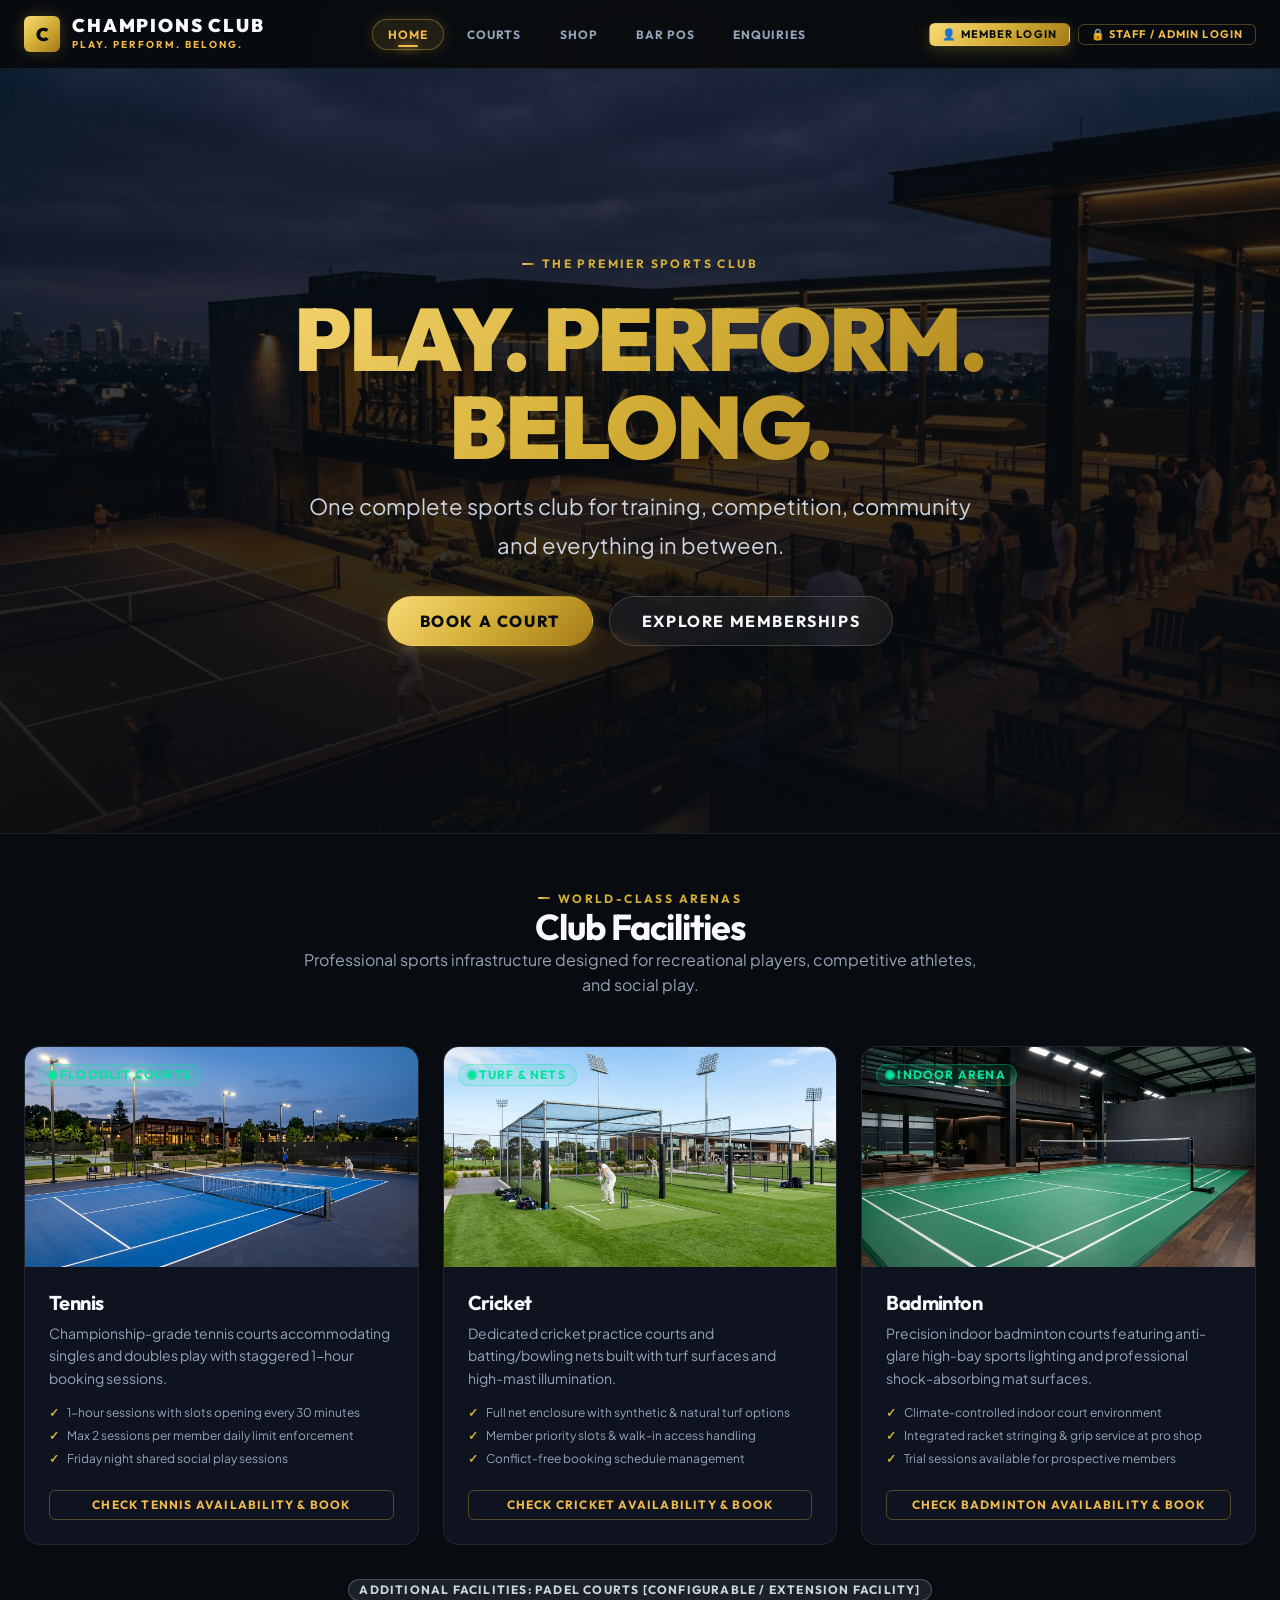
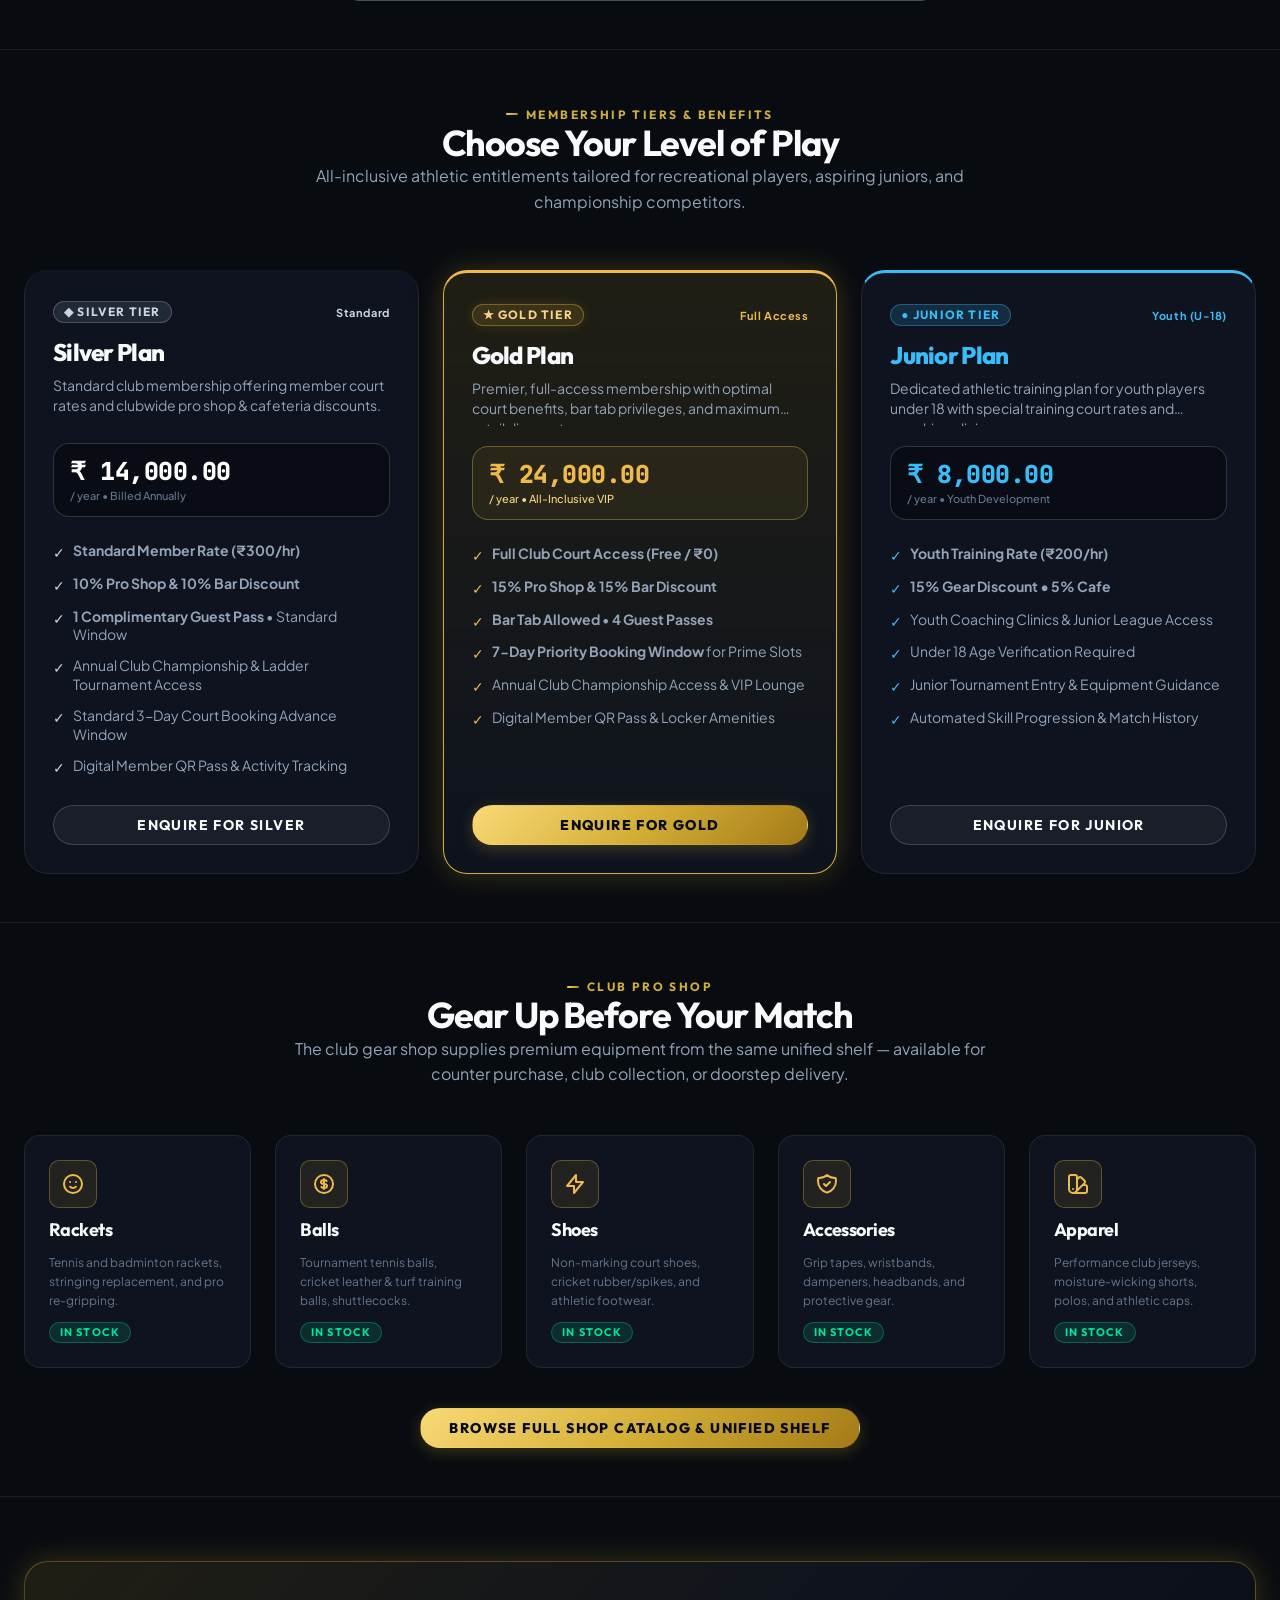
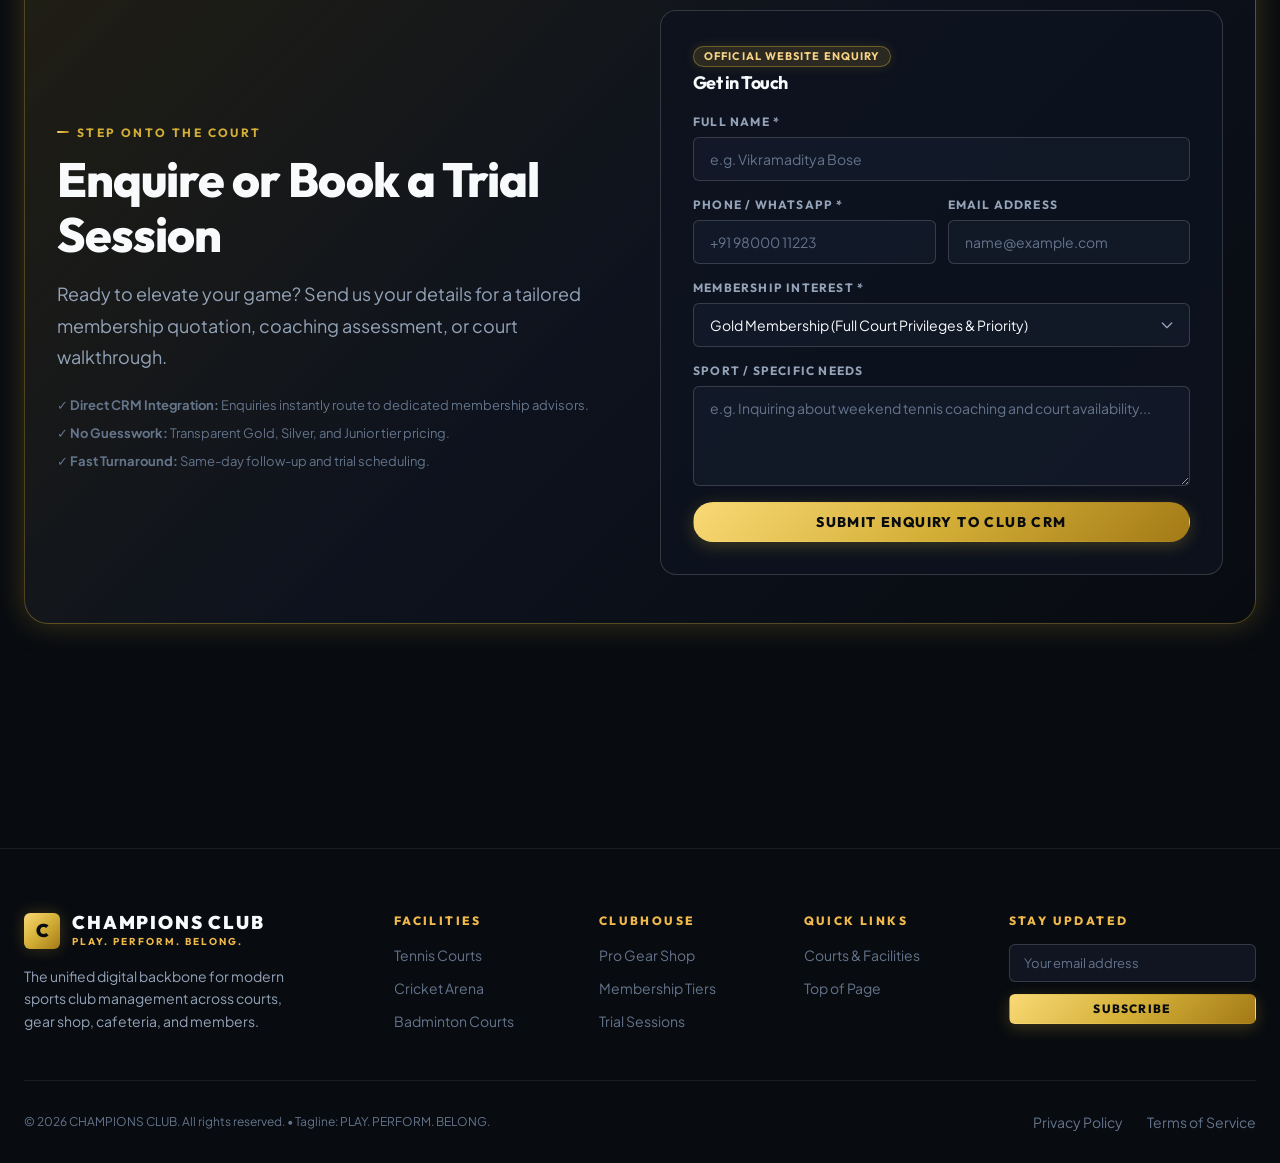
==== commit ffb25148: "feat(frontend): implement multi-hour court booking validation, membership cancellation & pro-rata up" ====
--- a/index.html
+++ b/index.html
@@ -1,14 +1,20 @@
 <!DOCTYPE html>
 <html lang="en">
+
 <head>
   <meta charset="UTF-8">
   <meta name="viewport" content="width=device-width, initial-scale=1.0">
   <title>CHAMPIONS CLUB — PLAY. PERFORM. BELONG.</title>
-  <meta name="description" content="CHAMPIONS CLUB: One complete sports club for training, competition, community and everything in between. Tennis, cricket, badminton, pro shop, and cafeteria.">
+  <meta name="description"
+    content="CHAMPIONS CLUB: One complete sports club for training, competition, community and everything in between. Tennis, cricket, badminton, pro shop, and cafeteria.">
   <link rel="stylesheet" href="css/design_system.css">
   <link rel="stylesheet" href="css/landing.css">
   <link rel="stylesheet" href="css/admin_auth.css">
+  <script src="js/club_data_store.js"></script>
+  <script src="js/club_api.js"></script>
+  <script src="js/admin_auth.js"></script>
 </head>
+
 <body>
 
   <!-- ==========================================
@@ -26,27 +32,20 @@
 
       <nav>
         <ul class="cc-nav-links" id="nav-menu">
-          <li><a href="#facilities" class="cc-nav-link">Facilities</a></li>
-          <li><a href="bookings.html" class="cc-nav-link">Court Bookings</a></li>
-          <li><a href="#memberships" class="cc-nav-link">Memberships</a></li>
-          <li><a href="shop.html" class="cc-nav-link">Pro Shop</a></li>
+          <li><a href="index.html" class="cc-nav-link is-active">Home</a></li>
+          <li><a href="bookings.html" class="cc-nav-link">Courts</a></li>
+          <li><a href="shop.html" class="cc-nav-link">Shop</a></li>
           <li><a href="pos.html" class="cc-nav-link">Bar POS</a></li>
           <li><a href="crm.html" class="cc-nav-link">Enquiries</a></li>
-          <li><a href="members.html" class="cc-nav-link">Roster (Admin)</a></li>
-          <li><a href="portal.html" class="cc-nav-link cc-text-gold" style="font-weight: 700;">Member Portal</a></li>
-          <li><a href="dashboard.html" class="cc-nav-link cc-text-gold" style="font-weight: 700;">Admin Dashboard</a></li>
-          <li><a href="#cta" class="cc-nav-link">Join Us</a></li>
         </ul>
       </nav>
 
       <div class="cc-nav-actions">
-        <a href="bookings.html" class="cc-btn cc-btn-primary cc-btn-sm cc-btn-pill">
-          Book a Court
-        </a>
-        <button class="cc-nav-toggle" id="cc-nav-toggle" aria-label="Toggle navigation">
-          <svg width="20" height="20" fill="none" stroke="currentColor" viewBox="0 0 24 24">
-            <path stroke-linecap="round" stroke-linejoin="round" stroke-width="2" d="M4 6h16M4 12h16M4 18h16"/>
-          </svg>
+        <button id="btn-nav-member-login" class="cc-btn cc-btn-primary cc-btn-sm" style="font-size: 11px; padding: 5px 12px; font-weight: 700;" onclick="if(window.ClubMemberAuth) window.ClubMemberAuth.openLoginModal()">
+          👤 Member Login
+        </button>
+        <button id="btn-nav-admin-login" class="cc-btn cc-btn-outline-gold cc-btn-sm" style="font-size: 11px; padding: 4px 12px;" onclick="if(window.ClubAdminAuth) window.ClubAdminAuth.openLoginModal()">
+          🔒 Staff / Admin Login
         </button>
       </div>
     </div>
@@ -92,7 +91,7 @@
         </div>
 
         <div class="cc-grid cc-grid-cols-3">
-          
+
           <!-- Facility 1: Tennis -->
           <div class="cc-facility-card">
             <div class="cc-facility-img-wrap">
@@ -103,7 +102,8 @@
             </div>
             <div class="cc-facility-body">
               <h3 class="cc-facility-title">Tennis</h3>
-              <p class="cc-body-sm">Championship-grade tennis courts accommodating singles and doubles play with staggered 1-hour booking sessions.</p>
+              <p class="cc-body-sm">Championship-grade tennis courts accommodating singles and doubles play with
+                staggered 1-hour booking sessions.</p>
               <ul class="cc-facility-features">
                 <li class="cc-facility-feature-item">1-hour sessions with slots opening every 30 minutes</li>
                 <li class="cc-facility-feature-item">Max 2 sessions per member daily limit enforcement</li>
@@ -120,14 +120,16 @@
           <!-- Facility 2: Cricket -->
           <div class="cc-facility-card">
             <div class="cc-facility-img-wrap">
-              <img src="assets/images/cricket.jpg" alt="Cricket Practice Turf at Champions Club" class="cc-facility-img">
+              <img src="assets/images/cricket.jpg" alt="Cricket Practice Turf at Champions Club"
+                class="cc-facility-img">
               <div class="cc-facility-badge-pos">
                 <span class="cc-badge cc-badge-active"><span class="cc-pulse-dot"></span> Turf & Nets</span>
               </div>
             </div>
             <div class="cc-facility-body">
               <h3 class="cc-facility-title">Cricket</h3>
-              <p class="cc-body-sm">Dedicated cricket practice courts and batting/bowling nets built with turf surfaces and high-mast illumination.</p>
+              <p class="cc-body-sm">Dedicated cricket practice courts and batting/bowling nets built with turf surfaces
+                and high-mast illumination.</p>
               <ul class="cc-facility-features">
                 <li class="cc-facility-feature-item">Full net enclosure with synthetic & natural turf options</li>
                 <li class="cc-facility-feature-item">Member priority slots & walk-in access handling</li>
@@ -144,14 +146,16 @@
           <!-- Facility 3: Badminton -->
           <div class="cc-facility-card">
             <div class="cc-facility-img-wrap">
-              <img src="assets/images/badminton.jpg" alt="Badminton Indoor Courts at Champions Club" class="cc-facility-img">
+              <img src="assets/images/badminton.jpg" alt="Badminton Indoor Courts at Champions Club"
+                class="cc-facility-img">
               <div class="cc-facility-badge-pos">
                 <span class="cc-badge cc-badge-active"><span class="cc-pulse-dot"></span> Indoor Arena</span>
               </div>
             </div>
             <div class="cc-facility-body">
               <h3 class="cc-facility-title">Badminton</h3>
-              <p class="cc-body-sm">Precision indoor badminton courts featuring anti-glare high-bay sports lighting and professional shock-absorbing mat surfaces.</p>
+              <p class="cc-body-sm">Precision indoor badminton courts featuring anti-glare high-bay sports lighting and
+                professional shock-absorbing mat surfaces.</p>
               <ul class="cc-facility-features">
                 <li class="cc-facility-feature-item">Climate-controlled indoor court environment</li>
                 <li class="cc-facility-feature-item">Integrated racket stringing & grip service at pro shop</li>
@@ -182,134 +186,154 @@
     <section class="cc-showcase-section" id="memberships">
       <div class="cc-container">
         <div class="cc-showcase-header" style="text-align: center; max-width: 720px; margin: 0 auto 3.5rem;">
-          <div class="cc-eyebrow">Membership Tiers</div>
+          <div class="cc-eyebrow">Membership Tiers &amp; Benefits</div>
           <h2 class="cc-heading-2">Choose Your Level of Play</h2>
           <p class="cc-body">
-            Tier entitlements explicitly tailored to match frequency, court privileges, and clubhouse discounts.
+            All-inclusive athletic entitlements tailored for recreational players, aspiring juniors, and championship
+            competitors.
           </p>
         </div>
 
         <div class="cc-grid cc-grid-cols-3">
 
           <!-- Tier 1: Silver (Standard) -->
-          <div class="cc-tier-card">
-            <div class="cc-card-header" style="margin-bottom: 0.5rem;">
-              <span class="cc-badge cc-badge-silver">&#9670; Standard Tier</span>
-            </div>
-            <h3 class="cc-tier-name">Silver</h3>
-            <p class="cc-body-sm">Standard club membership offering reduced court rates and clubwide discounts.</p>
-            
+          <div class="cc-tier-card" style="border-top: 3px solid var(--cc-silver-400);">
+            <div class="cc-tier-card-header">
+              <span class="cc-badge cc-badge-silver">◆ SILVER TIER</span>
+              <span style="font-size: 11px; color: var(--cc-silver-300); font-weight: 700; letter-spacing: 0.05em;">Standard</span>
+            </div>
+            <h3 class="cc-tier-name">Silver Plan</h3>
+            <p class="cc-tier-desc">Standard club membership offering member court rates and clubwide pro shop &amp; cafeteria discounts.</p>
+
             <div class="cc-tier-price-box">
-              <div class="cc-tier-price-label">PRICE — CONFIGURABLE</div>
+              <div class="cc-tier-price-amount" id="home-tier-price-silver" style="color: #FFFFFF;">₹ 14,000.00</div>
+              <span class="cc-tier-price-sub">/ year &bull; Billed Annually</span>
             </div>
 
             <ul class="cc-tier-benefits-list">
               <li class="cc-tier-benefit-item">
-                <span class="cc-tier-benefit-icon">✓</span>
-                <span>Reduced court rates compared to walk-in visitors</span>
-              </li>
-              <li class="cc-tier-benefit-item">
-                <span class="cc-tier-benefit-icon">✓</span>
-                <span>Automatic discount on gear shop purchases</span>
-              </li>
-              <li class="cc-tier-benefit-item">
-                <span class="cc-tier-benefit-icon">✓</span>
-                <span>Automatic discount on bar and cafeteria orders</span>
-              </li>
-              <li class="cc-tier-benefit-item">
-                <span class="cc-tier-benefit-icon">✓</span>
-                <span>Automated membership expiration tracking</span>
-              </li>
-              <li class="cc-tier-benefit-item">
-                <span class="cc-tier-benefit-icon">✓</span>
-                <span>Member history & check-in recognition by staff</span>
+                <span class="cc-tier-benefit-icon" style="color: var(--cc-silver-300);">✓</span>
+                <span><strong id="home-court-silver">Standard Member Rate (₹300/hr)</strong></span>
+              </li>
+              <li class="cc-tier-benefit-item">
+                <span class="cc-tier-benefit-icon" style="color: var(--cc-silver-300);">✓</span>
+                <span><strong id="home-disc-silver">10% Pro Shop &amp; 10% Bar Discount</strong></span>
+              </li>
+              <li class="cc-tier-benefit-item">
+                <span class="cc-tier-benefit-icon" style="color: var(--cc-silver-300);">✓</span>
+                <span><strong id="home-passes-silver">1 Complimentary Guest Pass</strong> &bull; Standard Window</span>
+              </li>
+              <li class="cc-tier-benefit-item">
+                <span class="cc-tier-benefit-icon" style="color: var(--cc-silver-300);">✓</span>
+                <span>Annual Club Championship &amp; Ladder Tournament Access</span>
+              </li>
+              <li class="cc-tier-benefit-item">
+                <span class="cc-tier-benefit-icon" style="color: var(--cc-silver-300);">✓</span>
+                <span>Standard 3-Day Court Booking Advance Window</span>
+              </li>
+              <li class="cc-tier-benefit-item">
+                <span class="cc-tier-benefit-icon" style="color: var(--cc-silver-300);">✓</span>
+                <span>Digital Member QR Pass &amp; Activity Tracking</span>
               </li>
             </ul>
 
-            <a href="#cta" onclick="selectEnquiryTier('silver')" class="cc-btn cc-btn-secondary cc-btn-pill" style="width: 100%;">
+            <a href="#cta" onclick="selectEnquiryTier('silver')" class="cc-btn cc-btn-secondary cc-btn-pill"
+              style="width: 100%; margin-top: auto;">
               Enquire for Silver
             </a>
           </div>
 
           <!-- Tier 2: Gold (Featured / Premium) -->
-          <div class="cc-tier-card is-featured">
-            <div class="cc-tier-featured-pill">
-              <span class="cc-badge cc-badge-gold">&#9733; PREMIUM ACCESS</span>
-            </div>
-            <div class="cc-card-header" style="margin-bottom: 0.5rem; margin-top: 0.5rem;">
-              <span class="cc-badge cc-badge-gold">&#9733; Gold Tier</span>
-            </div>
-            <h3 class="cc-tier-name cc-text-gold">Gold</h3>
-            <p class="cc-body-sm">Premium, full-access membership with optimal court benefits and top discounts.</p>
-            
-            <div class="cc-tier-price-box" style="border-color: var(--cc-border-highlight); background: rgba(212, 175, 55, 0.08);">
-              <div class="cc-tier-price-label cc-text-gold">PRICE — CONFIGURABLE</div>
+          <div class="cc-tier-card is-featured" style="border-top: 3px solid var(--cc-gold-400);">
+            <div class="cc-tier-card-header">
+              <span class="cc-badge cc-badge-gold">★ GOLD TIER</span>
+              <span style="font-size: 11px; color: var(--cc-gold-400); font-weight: 700; letter-spacing: 0.05em;">Full Access</span>
+            </div>
+            <h3 class="cc-tier-name cc-text-gold">Gold Plan</h3>
+            <p class="cc-tier-desc">Premier, full-access membership with optimal court benefits, bar tab privileges, and maximum retail discounts.</p>
+
+            <div class="cc-tier-price-box"
+              style="border-color: rgba(212, 175, 55, 0.4); background: rgba(212, 175, 55, 0.08);">
+              <div class="cc-tier-price-amount" id="home-tier-price-gold" style="color: var(--cc-gold-400);">₹ 24,000.00</div>
+              <span class="cc-tier-price-sub" style="color: var(--cc-gold-300);">/ year &bull; All-Inclusive VIP</span>
             </div>
 
             <ul class="cc-tier-benefits-list">
               <li class="cc-tier-benefit-item">
                 <span class="cc-tier-benefit-icon" style="color: var(--cc-gold-400);">✓</span>
-                <span><strong>Full access privileges</strong> across all sports courts</span>
+                <span><strong id="home-court-gold">Full Club Court Access (Free / ₹0)</strong></span>
               </li>
               <li class="cc-tier-benefit-item">
                 <span class="cc-tier-benefit-icon" style="color: var(--cc-gold-400);">✓</span>
-                <span>Pay <strong>zero or minimal court rates</strong> depending on plan configuration</span>
+                <span><strong id="home-disc-gold">15% Pro Shop &amp; 15% Bar Discount</strong></span>
               </li>
               <li class="cc-tier-benefit-item">
                 <span class="cc-tier-benefit-icon" style="color: var(--cc-gold-400);">✓</span>
-                <span>Automatic top-tier discount at the gear shop</span>
+                <span><strong>Bar Tab Allowed</strong> &bull; <strong id="home-passes-gold">4 Guest Passes</strong></span>
               </li>
               <li class="cc-tier-benefit-item">
                 <span class="cc-tier-benefit-icon" style="color: var(--cc-gold-400);">✓</span>
-                <span>Automatic discount at the bar & cafeteria</span>
+                <span><strong>7-Day Priority Booking Window</strong> for Prime Slots</span>
               </li>
               <li class="cc-tier-benefit-item">
                 <span class="cc-tier-benefit-icon" style="color: var(--cc-gold-400);">✓</span>
-                <span>Support for running tabs with end-of-visit settlement</span>
+                <span>Annual Club Championship Access &amp; VIP Lounge</span>
+              </li>
+              <li class="cc-tier-benefit-item">
+                <span class="cc-tier-benefit-icon" style="color: var(--cc-gold-400);">✓</span>
+                <span>Digital Member QR Pass &amp; Locker Amenities</span>
               </li>
             </ul>
 
-            <a href="#cta" onclick="selectEnquiryTier('gold')" class="cc-btn cc-btn-primary cc-btn-pill" style="width: 100%;">
+            <a href="#cta" onclick="selectEnquiryTier('gold')" class="cc-btn cc-btn-primary cc-btn-pill"
+              style="width: 100%; margin-top: auto;">
               Enquire for Gold
             </a>
           </div>
 
           <!-- Tier 3: Junior (Under 18) -->
-          <div class="cc-tier-card">
-            <div class="cc-card-header" style="margin-bottom: 0.5rem;">
-              <span class="cc-badge cc-badge-junior">&#9679; Youth Tier</span>
-            </div>
-            <h3 class="cc-tier-name">Junior</h3>
-            <p class="cc-body-sm">Dedicated plan for players under 18 with discounted membership rates.</p>
-            
+          <div class="cc-tier-card" style="border-top: 3px solid var(--cc-junior-blue);">
+            <div class="cc-tier-card-header">
+              <span class="cc-badge cc-badge-junior">● JUNIOR TIER</span>
+              <span style="font-size: 11px; color: var(--cc-junior-blue); font-weight: 700; letter-spacing: 0.05em;">Youth (U-18)</span>
+            </div>
+            <h3 class="cc-tier-name" style="color: var(--cc-junior-blue);">Junior Plan</h3>
+            <p class="cc-tier-desc">Dedicated athletic training plan for youth players under 18 with special training court rates and coaching clinics.</p>
+
             <div class="cc-tier-price-box">
-              <div class="cc-tier-price-label">PRICE — CONFIGURABLE</div>
+              <div class="cc-tier-price-amount" id="home-tier-price-junior" style="color: var(--cc-junior-blue);">₹ 8,000.00</div>
+              <span class="cc-tier-price-sub">/ year &bull; Youth Development</span>
             </div>
 
             <ul class="cc-tier-benefits-list">
               <li class="cc-tier-benefit-item">
-                <span class="cc-tier-benefit-icon">✓</span>
-                <span>Discounted youth membership eligibility (under 18)</span>
-              </li>
-              <li class="cc-tier-benefit-item">
-                <span class="cc-tier-benefit-icon">✓</span>
-                <span>Discounted court session rates</span>
-              </li>
-              <li class="cc-tier-benefit-item">
-                <span class="cc-tier-benefit-icon">✓</span>
-                <span>Member discounts on junior gear & accessories</span>
-              </li>
-              <li class="cc-tier-benefit-item">
-                <span class="cc-tier-benefit-icon">✓</span>
-                <span>Discounts on cafeteria nutrition & refreshments</span>
-              </li>
-              <li class="cc-tier-benefit-item">
-                <span class="cc-tier-benefit-icon">✓</span>
-                <span>Automated profile & activity history tracking</span>
+                <span class="cc-tier-benefit-icon" style="color: var(--cc-junior-blue);">✓</span>
+                <span><strong id="home-court-junior">Youth Training Rate (₹200/hr)</strong></span>
+              </li>
+              <li class="cc-tier-benefit-item">
+                <span class="cc-tier-benefit-icon" style="color: var(--cc-junior-blue);">✓</span>
+                <span><strong id="home-disc-junior">15% Gear Discount &bull; 5% Cafe</strong></span>
+              </li>
+              <li class="cc-tier-benefit-item">
+                <span class="cc-tier-benefit-icon" style="color: var(--cc-junior-blue);">✓</span>
+                <span>Youth Coaching Clinics &amp; Junior League Access</span>
+              </li>
+              <li class="cc-tier-benefit-item">
+                <span class="cc-tier-benefit-icon" style="color: var(--cc-junior-blue);">✓</span>
+                <span>Under 18 Age Verification Required</span>
+              </li>
+              <li class="cc-tier-benefit-item">
+                <span class="cc-tier-benefit-icon" style="color: var(--cc-junior-blue);">✓</span>
+                <span>Junior Tournament Entry &amp; Equipment Guidance</span>
+              </li>
+              <li class="cc-tier-benefit-item">
+                <span class="cc-tier-benefit-icon" style="color: var(--cc-junior-blue);">✓</span>
+                <span>Automated Skill Progression &amp; Match History</span>
               </li>
             </ul>
 
-            <a href="#cta" onclick="selectEnquiryTier('junior')" class="cc-btn cc-btn-secondary cc-btn-pill" style="width: 100%;">
+            <a href="#cta" onclick="selectEnquiryTier('junior')" class="cc-btn cc-btn-secondary cc-btn-pill"
+              style="width: 100%; margin-top: auto;">
               Enquire for Junior
             </a>
           </div>
@@ -327,17 +351,19 @@
           <div class="cc-eyebrow">Club Pro Shop</div>
           <h2 class="cc-heading-2">Gear Up Before Your Match</h2>
           <p class="cc-body">
-            The club gear shop supplies premium equipment from the same unified shelf — available for counter purchase, club collection, or doorstep delivery.
+            The club gear shop supplies premium equipment from the same unified shelf — available for counter purchase,
+            club collection, or doorstep delivery.
           </p>
         </div>
 
         <div class="cc-grid cc-grid-cols-5" style="grid-template-columns: repeat(auto-fit, minmax(210px, 1fr));">
-          
+
           <!-- Category 1: Rackets -->
           <div class="cc-shop-cat-card">
             <div class="cc-shop-cat-icon">
               <svg width="24" height="24" fill="none" stroke="currentColor" viewBox="0 0 24 24">
-                <path stroke-linecap="round" stroke-linejoin="round" stroke-width="2" d="M14.828 14.828a4 4 0 01-5.656 0M9 10h.01M15 10h.01M21 12a9 9 0 11-18 0 9 9 0 0118 0z"/>
+                <path stroke-linecap="round" stroke-linejoin="round" stroke-width="2"
+                  d="M14.828 14.828a4 4 0 01-5.656 0M9 10h.01M15 10h.01M21 12a9 9 0 11-18 0 9 9 0 0118 0z" />
               </svg>
             </div>
             <h3 class="cc-shop-cat-name">Rackets</h3>
@@ -349,11 +375,13 @@
           <div class="cc-shop-cat-card">
             <div class="cc-shop-cat-icon">
               <svg width="24" height="24" fill="none" stroke="currentColor" viewBox="0 0 24 24">
-                <path stroke-linecap="round" stroke-linejoin="round" stroke-width="2" d="M12 8c-1.657 0-3 .895-3 2s1.343 2 3 2 3 .895 3 2-1.343 2-3 2m0-8c1.11 0 2.08.402 2.599 1M12 8V7m0 1v8m0 0v1m0-1c-1.11 0-2.08-.402-2.599-1M21 12a9 9 0 11-18 0 9 9 0 0118 0z"/>
+                <path stroke-linecap="round" stroke-linejoin="round" stroke-width="2"
+                  d="M12 8c-1.657 0-3 .895-3 2s1.343 2 3 2 3 .895 3 2-1.343 2-3 2m0-8c1.11 0 2.08.402 2.599 1M12 8V7m0 1v8m0 0v1m0-1c-1.11 0-2.08-.402-2.599-1M21 12a9 9 0 11-18 0 9 9 0 0118 0z" />
               </svg>
             </div>
             <h3 class="cc-shop-cat-name">Balls</h3>
-            <p class="cc-shop-cat-desc">Tournament tennis balls, cricket leather & turf training balls, shuttlecocks.</p>
+            <p class="cc-shop-cat-desc">Tournament tennis balls, cricket leather & turf training balls, shuttlecocks.
+            </p>
             <span class="cc-badge cc-badge-active" style="margin-top: auto; font-size: 11px;">In Stock</span>
           </div>
 
@@ -361,7 +389,7 @@
           <div class="cc-shop-cat-card">
             <div class="cc-shop-cat-icon">
               <svg width="24" height="24" fill="none" stroke="currentColor" viewBox="0 0 24 24">
-                <path stroke-linecap="round" stroke-linejoin="round" stroke-width="2" d="M13 10V3L4 14h7v7l9-11h-7z"/>
+                <path stroke-linecap="round" stroke-linejoin="round" stroke-width="2" d="M13 10V3L4 14h7v7l9-11h-7z" />
               </svg>
             </div>
             <h3 class="cc-shop-cat-name">Shoes</h3>
@@ -373,7 +401,8 @@
           <div class="cc-shop-cat-card">
             <div class="cc-shop-cat-icon">
               <svg width="24" height="24" fill="none" stroke="currentColor" viewBox="0 0 24 24">
-                <path stroke-linecap="round" stroke-linejoin="round" stroke-width="2" d="M9 12l2 2 4-4m5.618-4.016A11.955 11.955 0 0112 2.944a11.955 11.955 0 01-8.618 3.04A12.02 12.02 0 003 9c0 5.591 3.824 10.29 9 11.622 5.176-1.332 9-6.03 9-11.622 0-1.042-.133-2.052-.382-3.016z"/>
+                <path stroke-linecap="round" stroke-linejoin="round" stroke-width="2"
+                  d="M9 12l2 2 4-4m5.618-4.016A11.955 11.955 0 0112 2.944a11.955 11.955 0 01-8.618 3.04A12.02 12.02 0 003 9c0 5.591 3.824 10.29 9 11.622 5.176-1.332 9-6.03 9-11.622 0-1.042-.133-2.052-.382-3.016z" />
               </svg>
             </div>
             <h3 class="cc-shop-cat-name">Accessories</h3>
@@ -385,7 +414,8 @@
           <div class="cc-shop-cat-card">
             <div class="cc-shop-cat-icon">
               <svg width="24" height="24" fill="none" stroke="currentColor" viewBox="0 0 24 24">
-                <path stroke-linecap="round" stroke-linejoin="round" stroke-width="2" d="M7 21a4 4 0 01-4-4V5a2 2 0 012-2h4a2 2 0 012 2v12a4 4 0 01-4 4zm0 0h12a2 2 0 002-2v-4a2 2 0 00-2-2h-2.343M11 7.343l1.657-1.657a2 2 0 012.828 0l2.829 2.829a2 2 0 010 2.828l-8.486 8.485M7 17h.01"/>
+                <path stroke-linecap="round" stroke-linejoin="round" stroke-width="2"
+                  d="M7 21a4 4 0 01-4-4V5a2 2 0 012-2h4a2 2 0 012 2v12a4 4 0 01-4 4zm0 0h12a2 2 0 002-2v-4a2 2 0 00-2-2h-2.343M11 7.343l1.657-1.657a2 2 0 012.828 0l2.829 2.829a2 2 0 010 2.828l-8.486 8.485M7 17h.01" />
               </svg>
             </div>
             <h3 class="cc-shop-cat-name">Apparel</h3>
@@ -409,27 +439,32 @@
     <section class="cc-container" id="cta" style="padding-bottom: 5rem;">
       <div class="cc-cta-section" style="text-align: left; padding: 3rem 2rem;">
         <div class="cc-grid cc-grid-cols-2" style="gap: 2.5rem; align-items: center;">
-          
+
           <div>
             <div class="cc-eyebrow" style="margin-bottom: 0.75rem;">Step Onto The Court</div>
             <h2 class="cc-heading-1" style="margin-bottom: 1rem;">
               Enquire or Book a Trial Session
             </h2>
             <p class="cc-body-lg" style="margin-bottom: 1.5rem; color: var(--cc-text-secondary);">
-              Ready to elevate your game? Send us your details for a tailored membership quotation, coaching assessment, or court walkthrough.
+              Ready to elevate your game? Send us your details for a tailored membership quotation, coaching assessment,
+              or court walkthrough.
             </p>
-            <div style="display: flex; flex-direction: column; gap: 0.75rem; font-size: 13px; color: var(--cc-text-muted);">
-              <div>✓ <strong>Direct CRM Integration:</strong> Enquiries instantly route to dedicated membership advisors.</div>
+            <div
+              style="display: flex; flex-direction: column; gap: 0.75rem; font-size: 13px; color: var(--cc-text-muted);">
+              <div>✓ <strong>Direct CRM Integration:</strong> Enquiries instantly route to dedicated membership
+                advisors.</div>
               <div>✓ <strong>No Guesswork:</strong> Transparent Gold, Silver, and Junior tier pricing.</div>
               <div>✓ <strong>Fast Turnaround:</strong> Same-day follow-up and trial scheduling.</div>
             </div>
           </div>
 
           <!-- Live Website Enquiry Form -->
-          <div style="background: rgba(14, 19, 31, 0.85); border: 1px solid var(--cc-border-medium); border-radius: var(--cc-radius-lg); padding: 2rem;">
+          <div
+            style="background: rgba(14, 19, 31, 0.85); border: 1px solid var(--cc-border-medium); border-radius: var(--cc-radius-lg); padding: 2rem;">
             <div style="margin-bottom: 1.25rem;">
               <span class="cc-badge cc-badge-gold" style="font-size: 11px;">Official Website Enquiry</span>
-              <h3 style="font-size: 18px; font-weight: 700; color: var(--cc-text-primary); margin-top: 6px;">Get in Touch</h3>
+              <h3 style="font-size: 18px; font-weight: 700; color: var(--cc-text-primary); margin-top: 6px;">Get in
+                Touch</h3>
             </div>
 
             <form id="website-enquiry-form">
@@ -460,12 +495,15 @@
 
               <div class="cc-form-group">
                 <label class="cc-label" for="web-message">Sport / Specific Needs</label>
-                <textarea id="web-message" class="cc-textarea" placeholder="e.g. Inquiring about weekend tennis coaching and court availability..." style="height: 70px;"></textarea>
+                <textarea id="web-message" class="cc-textarea"
+                  placeholder="e.g. Inquiring about weekend tennis coaching and court availability..."
+                  style="height: 70px;"></textarea>
               </div>
 
               <div id="web-enquiry-feedback" style="display: none; margin-bottom: 1rem;"></div>
 
-              <button type="submit" id="btn-submit-web-enquiry" class="cc-btn cc-btn-primary cc-btn-md cc-btn-pill" style="width: 100%;">
+              <button type="submit" id="btn-submit-web-enquiry" class="cc-btn cc-btn-primary cc-btn-md cc-btn-pill"
+                style="width: 100%;">
                 Submit Enquiry to Club CRM
               </button>
             </form>
@@ -480,13 +518,14 @@
   <!-- ==========================================
        PLACEHOLDER INTERACTIVE MODAL DIALOG
        ========================================== -->
-  <div class="cc-modal-backdrop" id="placeholder-modal" role="dialog" aria-modal="true" aria-labelledby="ph-modal-title">
+  <div class="cc-modal-backdrop" id="placeholder-modal" role="dialog" aria-modal="true"
+    aria-labelledby="ph-modal-title">
     <div class="cc-modal">
       <div class="cc-modal-header">
         <h3 class="cc-modal-title" id="ph-modal-title">Placeholder Action</h3>
         <button class="cc-modal-close" data-cc-modal-close aria-label="Close dialog">
           <svg width="20" height="20" fill="none" stroke="currentColor" viewBox="0 0 24 24">
-            <path stroke-linecap="round" stroke-linejoin="round" stroke-width="2" d="M6 18L18 6M6 6l12 12"/>
+            <path stroke-linecap="round" stroke-linejoin="round" stroke-width="2" d="M6 18L18 6M6 6l12 12" />
           </svg>
         </button>
       </div>
@@ -498,7 +537,8 @@
           You selected a route that links to a subsequent module.
         </p>
         <p class="cc-body-sm" style="color: var(--cc-text-muted);">
-          In accordance with hackathon guidelines, backend court booking, membership subscriptions, and POS logic will be connected during their respective implementation phases.
+          In accordance with hackathon guidelines, backend court booking, membership subscriptions, and POS logic will
+          be connected during their respective implementation phases.
         </p>
       </div>
       <div class="cc-modal-footer">
@@ -522,7 +562,8 @@
             </div>
           </a>
           <p class="cc-body-sm" style="max-width: 280px; margin-top: 0.75rem;">
-            The unified digital backbone for modern sports club management across courts, gear shop, cafeteria, and members.
+            The unified digital backbone for modern sports club management across courts, gear shop, cafeteria, and
+            members.
           </p>
         </div>
 
@@ -555,9 +596,11 @@
         <div>
           <div class="cc-footer-title">Stay Updated</div>
           <div class="cc-form-group" style="margin-bottom: 0.75rem;">
-            <input type="email" class="cc-input" placeholder="Your email address" style="padding: 10px 14px; font-size: 13px;">
-          </div>
-          <a href="#placeholder-route" class="cc-btn cc-btn-primary cc-btn-sm cc-placeholder-trigger" style="width: 100%;" data-route-name="Newsletter Subscription">
+            <input type="email" class="cc-input" placeholder="Your email address"
+              style="padding: 10px 14px; font-size: 13px;">
+          </div>
+          <a href="#placeholder-route" class="cc-btn cc-btn-primary cc-btn-sm cc-placeholder-trigger"
+            style="width: 100%;" data-route-name="Newsletter Subscription">
             Subscribe
           </a>
         </div>
@@ -631,17 +674,18 @@
               source: 'website'
             });
 
-            const refCode = (res && (res.reference || res.name)) || `CC-ENQ-00${Date.now().toString().slice(-2)}`;
+            const refCode = (res && (res.reference || res.name || res.id)) || `CC-ENQ-00${Date.now().toString().slice(-2)}`;
+            try { localStorage.setItem('cc_last_enquiry_ref', refCode); } catch (e) { }
 
             // Show real success message ONLY after actual record creation
             feedback.style.display = 'block';
             feedback.innerHTML = `
               <div style="background: rgba(0, 229, 153, 0.1); border: 1px solid var(--cc-neon-green); border-radius: var(--cc-radius-md); padding: 12px; color: var(--cc-neon-green); font-size: 13px;">
                 <strong>✓ Enquiry Registered Successfully in Odoo CRM!</strong><br>
-                Reference: <strong>${refCode}</strong> &bull; Assigned to: <strong>Membership Advisor</strong>.<br>
+                Reference: <strong class="cc-text-mono" style="color: var(--cc-gold-400);">${refCode}</strong> &bull; Assigned to: <strong>Membership Advisor</strong>.<br>
                 <span style="font-size: 12px; color: var(--cc-text-secondary);">Our membership team will reach out via WhatsApp/Call shortly.</span>
                 <div style="margin-top: 8px;">
-                  <a href="crm.html" class="cc-btn cc-btn-outline-gold cc-btn-sm" style="display: inline-block;">
+                  <a href="crm.html?ref=${encodeURIComponent(refCode)}" class="cc-btn cc-btn-outline-gold cc-btn-sm" style="display: inline-block;">
                     Track Enquiry Status in Portal &rarr;
                   </a>
                 </div>
@@ -659,7 +703,7 @@
       }
 
       // Helper function to auto-select tier and scroll down to enquiry form
-      window.selectEnquiryTier = function(tier) {
+      window.selectEnquiryTier = function (tier) {
         const planSelect = document.getElementById('web-plan');
         if (planSelect) {
           planSelect.value = tier;
@@ -673,6 +717,55 @@
           }
         }
       };
+
+      // Helper to dynamically synchronize home membership prices with Admin datastore
+      async function syncHomeMembershipPrices() {
+        if (window.ClubDataStore && window.ClubDataStore.ensureSynced) {
+          try { await window.ClubDataStore.ensureSynced(); } catch (e) { }
+        }
+        if (!window.ClubDataStore || !window.ClubDataStore.getPlanBenefits) return;
+        const plans = window.ClubDataStore.getPlanBenefits();
+        if (!plans) return;
+
+        function fmt(val) {
+          if (typeof val !== 'number' || isNaN(val)) return '₹ 0.00';
+          return '₹ ' + val.toLocaleString('en-IN', { minimumFractionDigits: 2, maximumFractionDigits: 2 });
+        }
+
+        if (plans.gold) {
+          const elP = document.getElementById('home-tier-price-gold');
+          if (elP) elP.textContent = fmt(plans.gold.fee || 24000);
+          const elC = document.getElementById('home-court-gold');
+          if (elC) elC.textContent = (plans.gold.courtRate === 0 || plans.gold.courtRate === '0') ? 'Full Club Court Access (Free / ₹0)' : `Club Court Access (₹${plans.gold.courtRate}/hr)`;
+          const elD = document.getElementById('home-disc-gold');
+          if (elD) elD.textContent = `${plans.gold.shopDiscount || 15}% Pro Shop & ${plans.gold.barDiscount || 15}% Bar Discount`;
+          const elPass = document.getElementById('home-passes-gold');
+          if (elPass) elPass.textContent = `${plans.gold.guestPasses !== undefined ? plans.gold.guestPasses : 4} Guest Passes`;
+        }
+
+        if (plans.silver) {
+          const elP = document.getElementById('home-tier-price-silver');
+          if (elP) elP.textContent = fmt(plans.silver.fee || 14000);
+          const elC = document.getElementById('home-court-silver');
+          if (elC) elC.textContent = `Standard Member Rate (₹${plans.silver.courtRate || 300}/hr)`;
+          const elD = document.getElementById('home-disc-silver');
+          if (elD) elD.textContent = `${plans.silver.shopDiscount || 10}% Pro Shop & ${plans.silver.barDiscount || 10}% Bar Discount`;
+          const elPass = document.getElementById('home-passes-silver');
+          if (elPass) elPass.textContent = `${plans.silver.guestPasses !== undefined ? plans.silver.guestPasses : 1} Complimentary Guest Pass`;
+        }
+
+        if (plans.junior) {
+          const elP = document.getElementById('home-tier-price-junior');
+          if (elP) elP.textContent = fmt(plans.junior.fee || 8000);
+          const elC = document.getElementById('home-court-junior');
+          if (elC) elC.textContent = `Youth Training Rate (₹${plans.junior.courtRate || 200}/hr)`;
+          const elD = document.getElementById('home-disc-junior');
+          if (elD) elD.textContent = `${plans.junior.shopDiscount || 15}% Gear Discount • ${plans.junior.barDiscount || 5}% Cafe`;
+        }
+      }
+
+      // Sync on load
+      syncHomeMembershipPrices();
 
       // Placeholder Route Handler
       const placeholderTriggers = document.querySelectorAll('.cc-placeholder-trigger');
@@ -694,8 +787,6 @@
       });
     });
   </script>
-  <script src="js/club_data_store.js"></script>
-  <script src="js/club_api.js"></script>
-  <script src="js/admin_auth.js"></script>
 </body>
-</html>
+
+</html>
--- a/css/landing.css
+++ b/css/landing.css
@@ -152,11 +152,13 @@
   background: var(--cc-bg-secondary);
   border: 1px solid var(--cc-border-subtle);
   border-radius: var(--cc-radius-xl);
-  padding: var(--cc-space-8);
+  padding: 1.75rem;
   display: flex;
   flex-direction: column;
   position: relative;
   transition: all var(--cc-transition-base);
+  height: 100%;
+  box-sizing: border-box;
 }
 
 .cc-tier-card:hover {
@@ -170,11 +172,12 @@
   box-shadow: var(--cc-shadow-gold);
 }
 
-.cc-tier-featured-pill {
-  position: absolute;
-  top: -12px;
-  left: 50%;
-  transform: translateX(-50%);
+.cc-tier-card-header {
+  display: flex;
+  justify-content: space-between;
+  align-items: center;
+  height: 28px;
+  margin-bottom: 0.75rem;
 }
 
 .cc-tier-name {
@@ -182,34 +185,62 @@
   font-size: var(--cc-text-2xl);
   font-weight: 800;
   color: var(--cc-text-primary);
-  margin-bottom: var(--cc-space-2);
+  margin: 0 0 0.4rem 0;
+  line-height: 1.2;
+  height: 30px;
+}
+
+.cc-tier-desc {
+  font-size: var(--cc-text-sm);
+  color: var(--cc-text-secondary);
+  line-height: 1.45;
+  height: 48px;
+  min-height: 48px;
+  margin: 0 0 1.25rem 0;
+  display: -webkit-box;
+  -webkit-line-clamp: 2;
+  -webkit-box-orient: vertical;
+  overflow: hidden;
 }
 
 .cc-tier-price-box {
-  background: rgba(8, 11, 16, 0.6);
-  border: 1px dashed var(--cc-border-medium);
-  border-radius: var(--cc-radius-md);
-  padding: var(--cc-space-3) var(--cc-space-4);
-  margin: var(--cc-space-4) 0 var(--cc-space-6);
-  text-align: center;
-}
-
-.cc-tier-price-label {
-  font-family: var(--cc-font-display);
-  font-size: var(--cc-text-xs);
+  background: rgba(8, 11, 16, 0.7);
+  border: 1px solid var(--cc-border-medium);
+  border-radius: var(--cc-radius-lg);
+  padding: 12px 16px;
+  margin: 0 0 1.5rem 0;
+  height: 74px;
+  box-sizing: border-box;
+  display: flex;
+  flex-direction: column;
+  justify-content: center;
+  text-align: left;
+}
+
+.cc-tier-price-amount {
+  font-family: var(--cc-font-mono, monospace);
+  font-size: 1.55rem;
   font-weight: 800;
-  letter-spacing: var(--cc-tracking-widest);
-  text-transform: uppercase;
-  color: var(--cc-gold-400);
+  line-height: 1.1;
+  letter-spacing: -0.02em;
+  white-space: nowrap;
+}
+
+.cc-tier-price-sub {
+  font-size: 11px;
+  color: var(--cc-text-muted);
+  font-weight: 500;
+  margin-top: 4px;
+  display: block;
 }
 
 .cc-tier-benefits-list {
   list-style: none;
   padding: 0;
-  margin: 0 0 var(--cc-space-8);
-  display: flex;
-  flex-direction: column;
-  gap: var(--cc-space-3);
+  margin: 0 0 1.75rem 0;
+  display: flex;
+  flex-direction: column;
+  gap: 0.75rem;
   flex-grow: 1;
 }
 
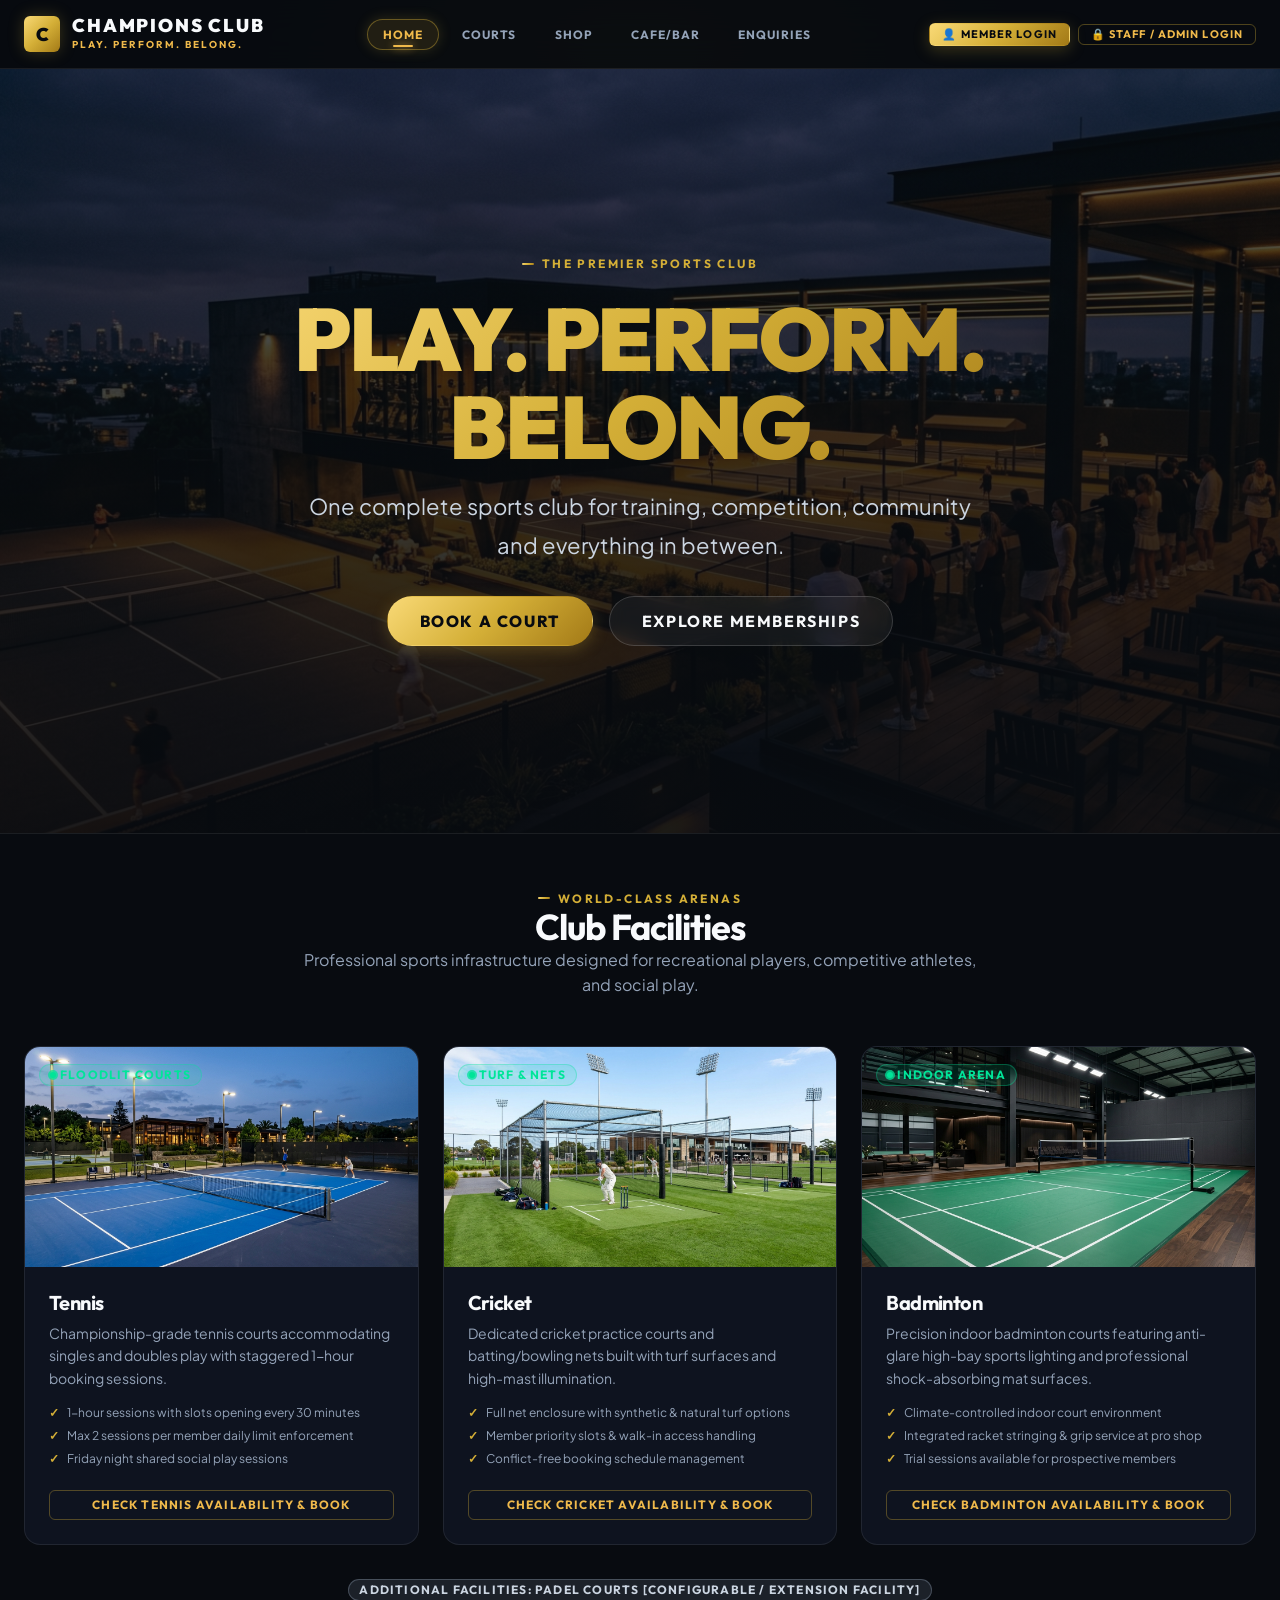
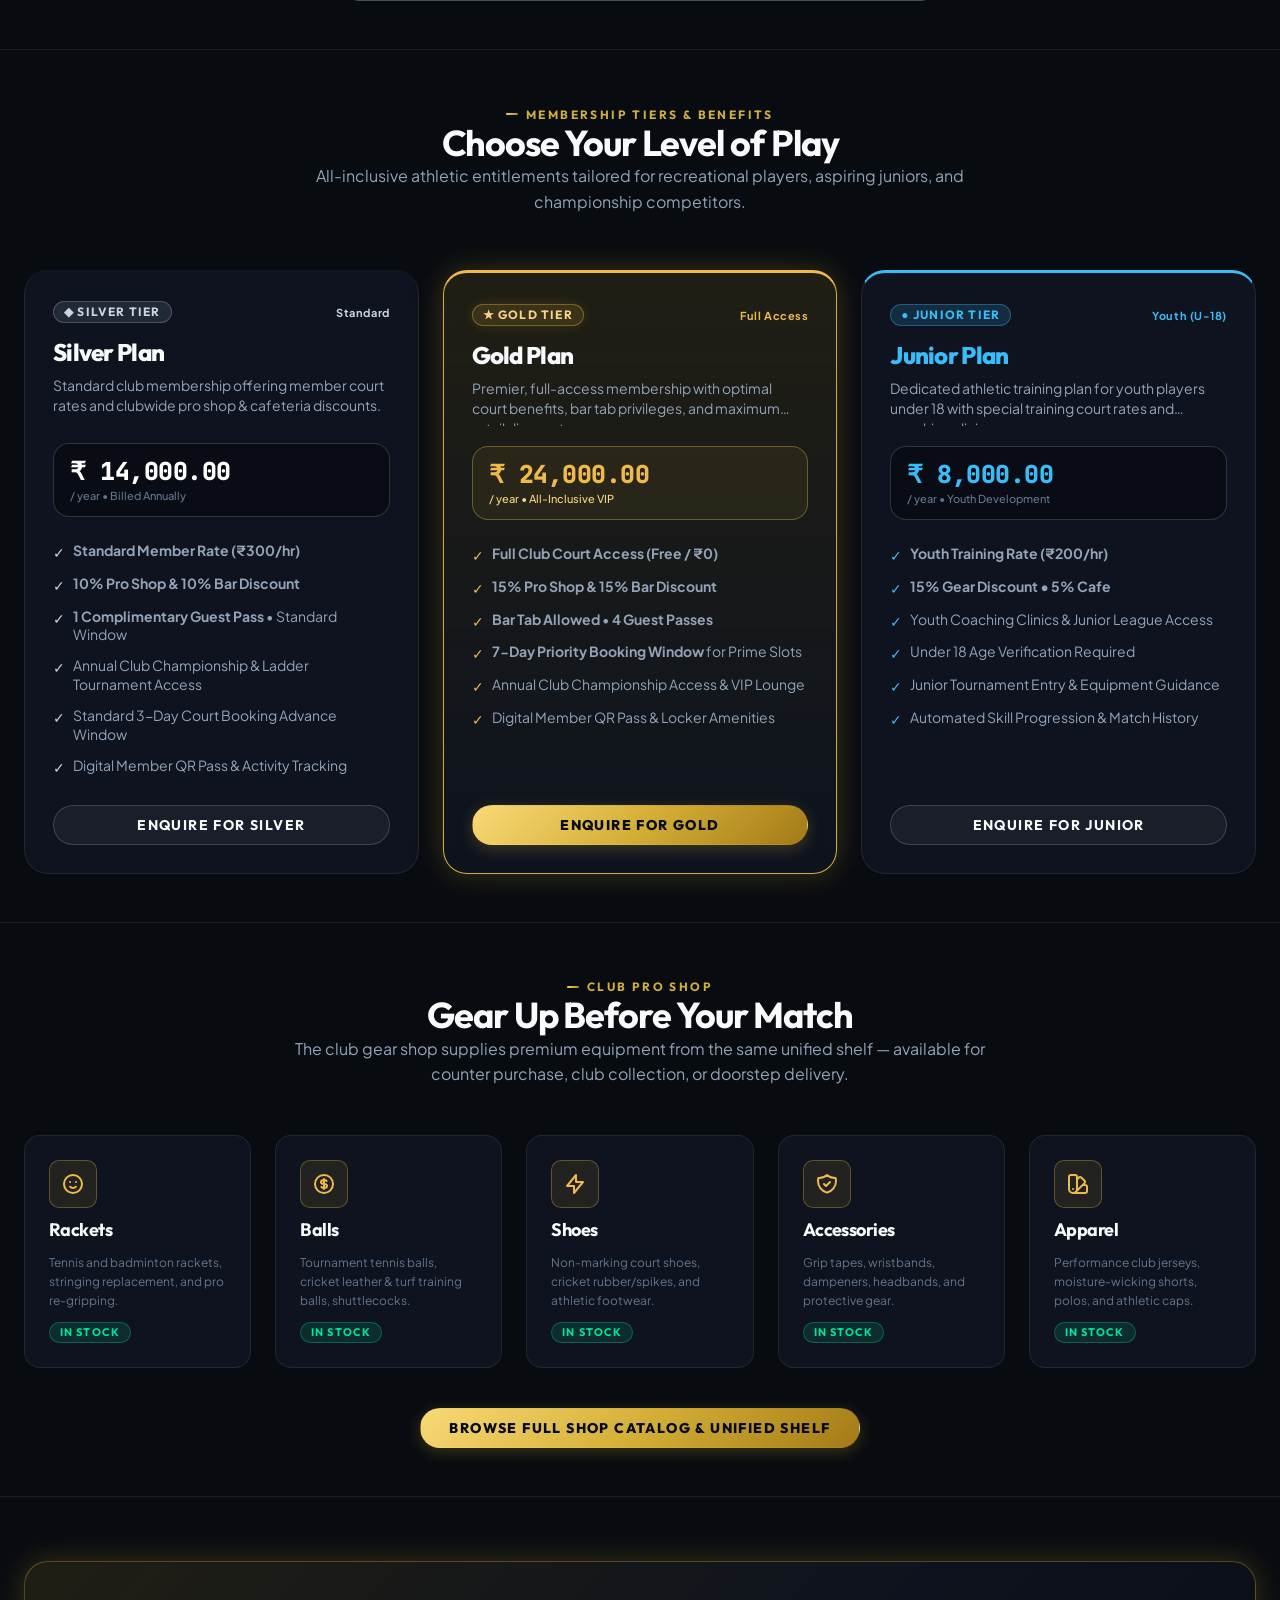
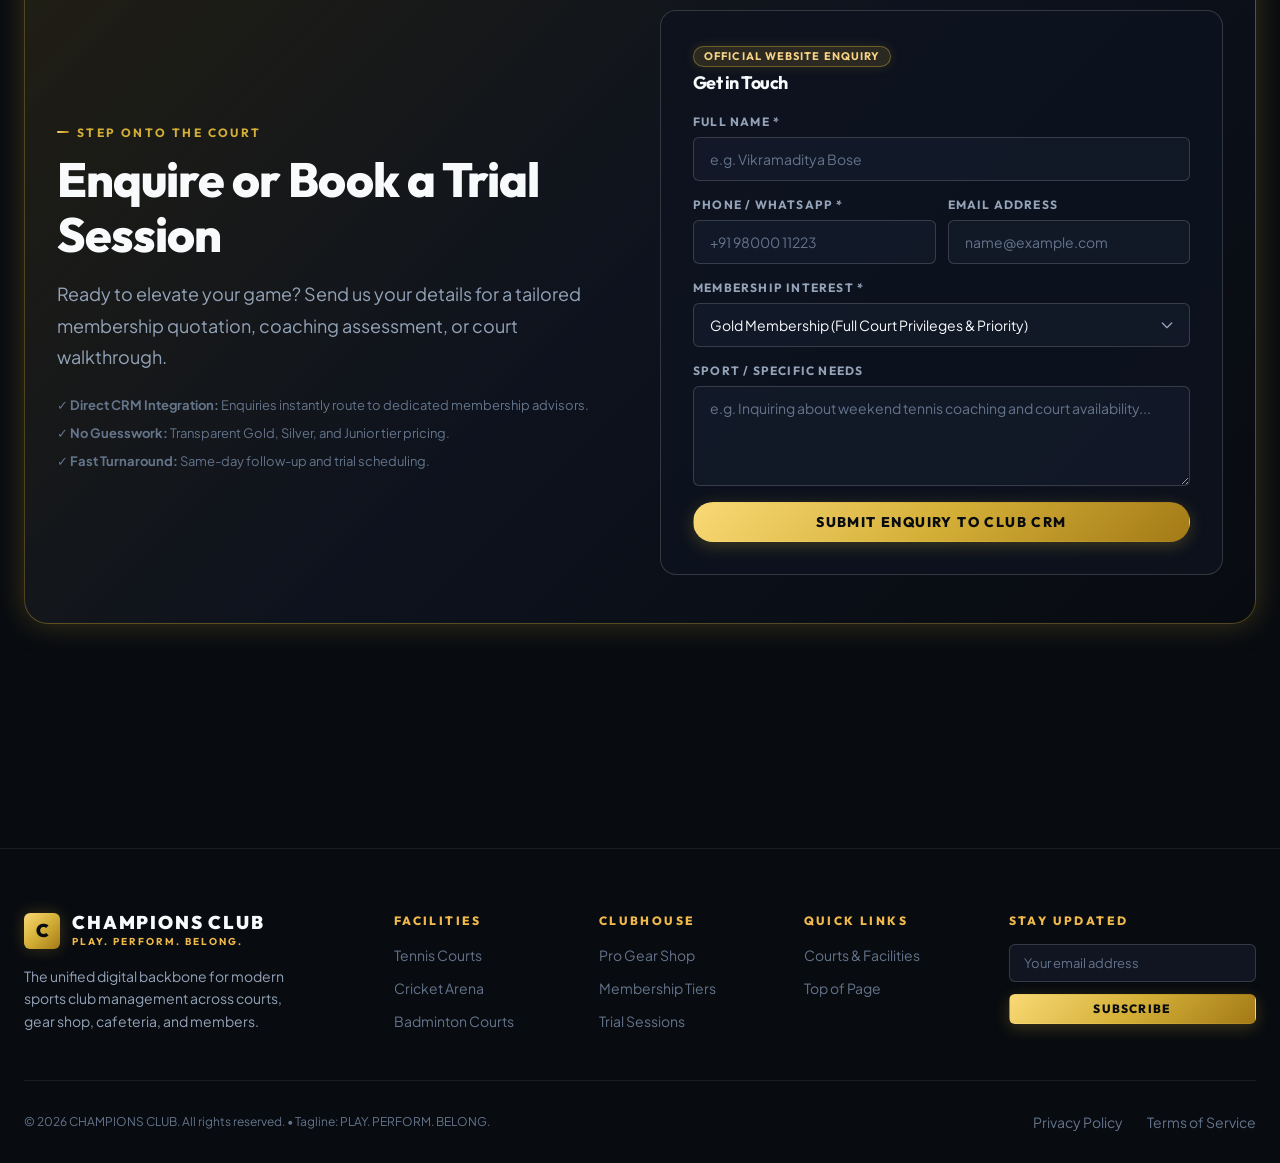
==== commit a9bc0e99: "feat(frontend): fix product image thumbnails, rebrand BAR POS to CAFE/BAR across UI, and upgrade POS" ====
--- a/index.html
+++ b/index.html
@@ -35,7 +35,7 @@
           <li><a href="index.html" class="cc-nav-link is-active">Home</a></li>
           <li><a href="bookings.html" class="cc-nav-link">Courts</a></li>
           <li><a href="shop.html" class="cc-nav-link">Shop</a></li>
-          <li><a href="pos.html" class="cc-nav-link">Bar POS</a></li>
+          <li><a href="pos.html" class="cc-nav-link">Cafe/Bar</a></li>
           <li><a href="crm.html" class="cc-nav-link">Enquiries</a></li>
         </ul>
       </nav>
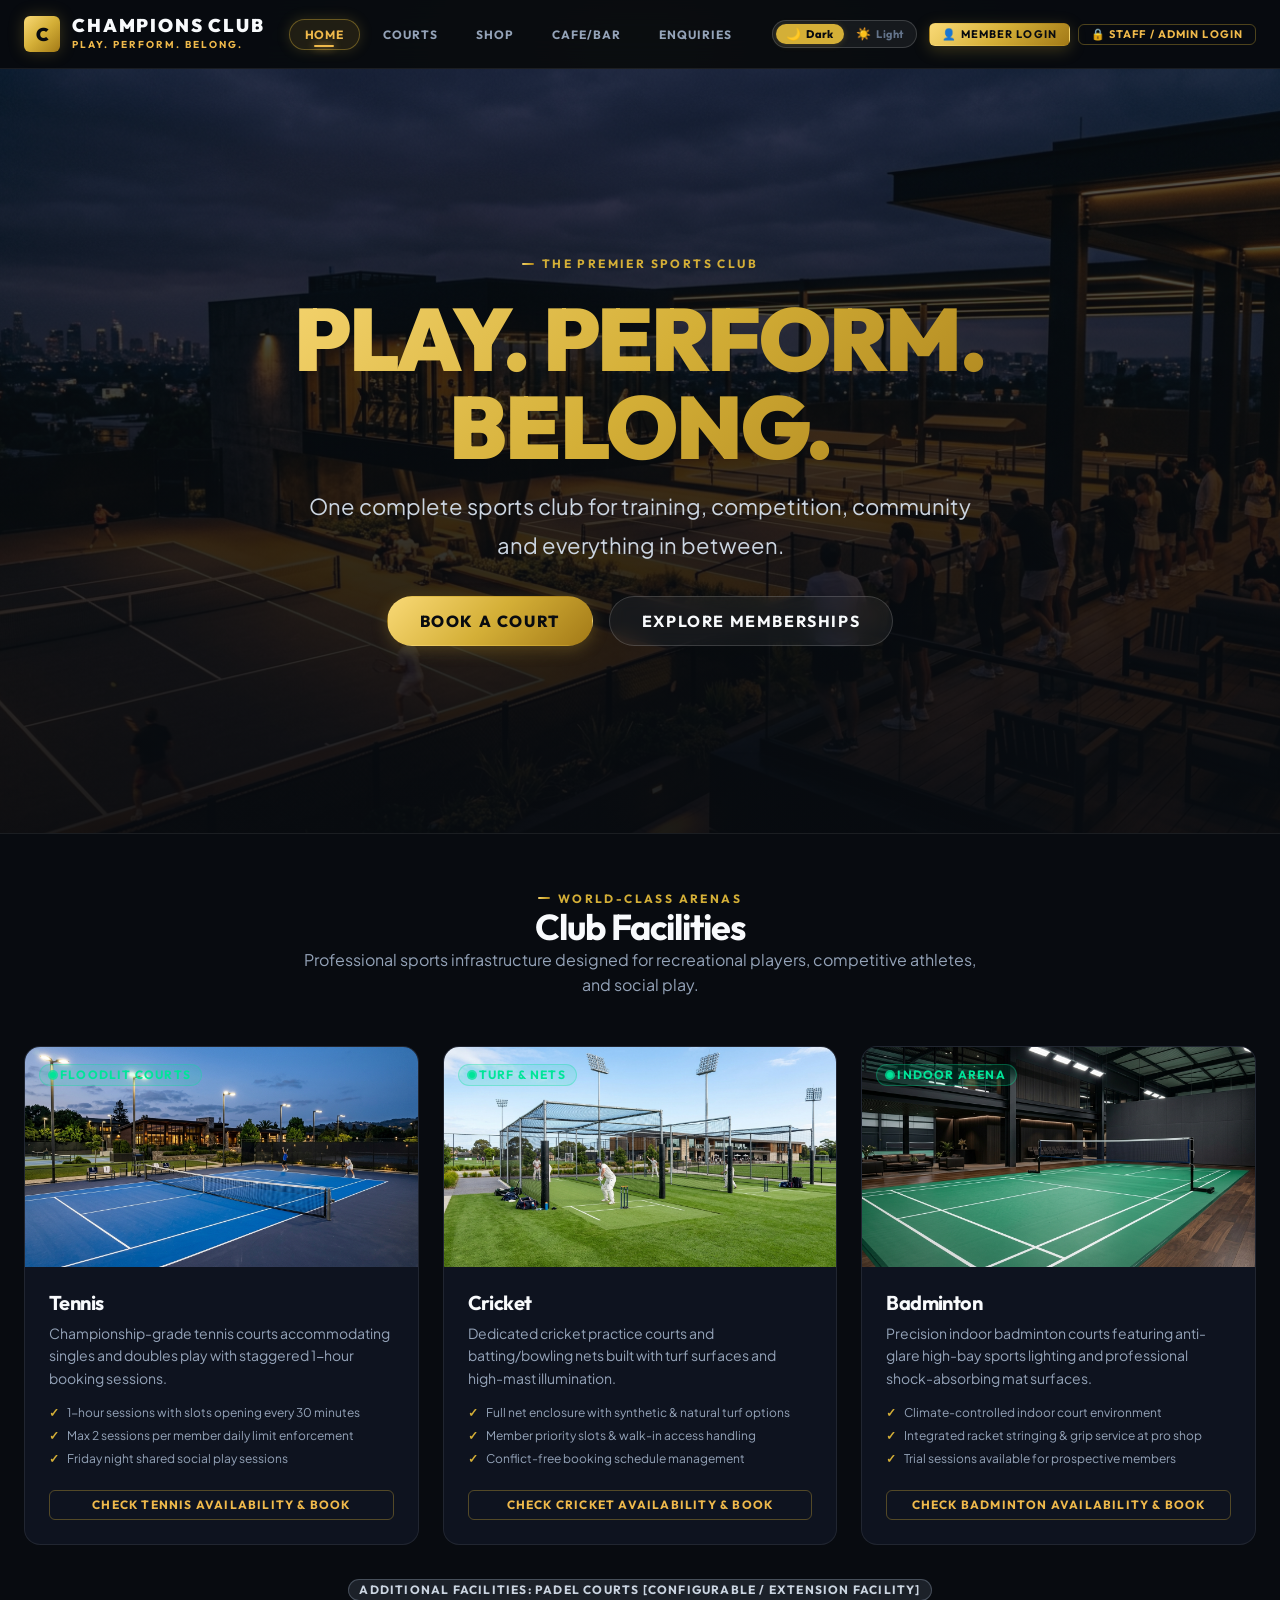
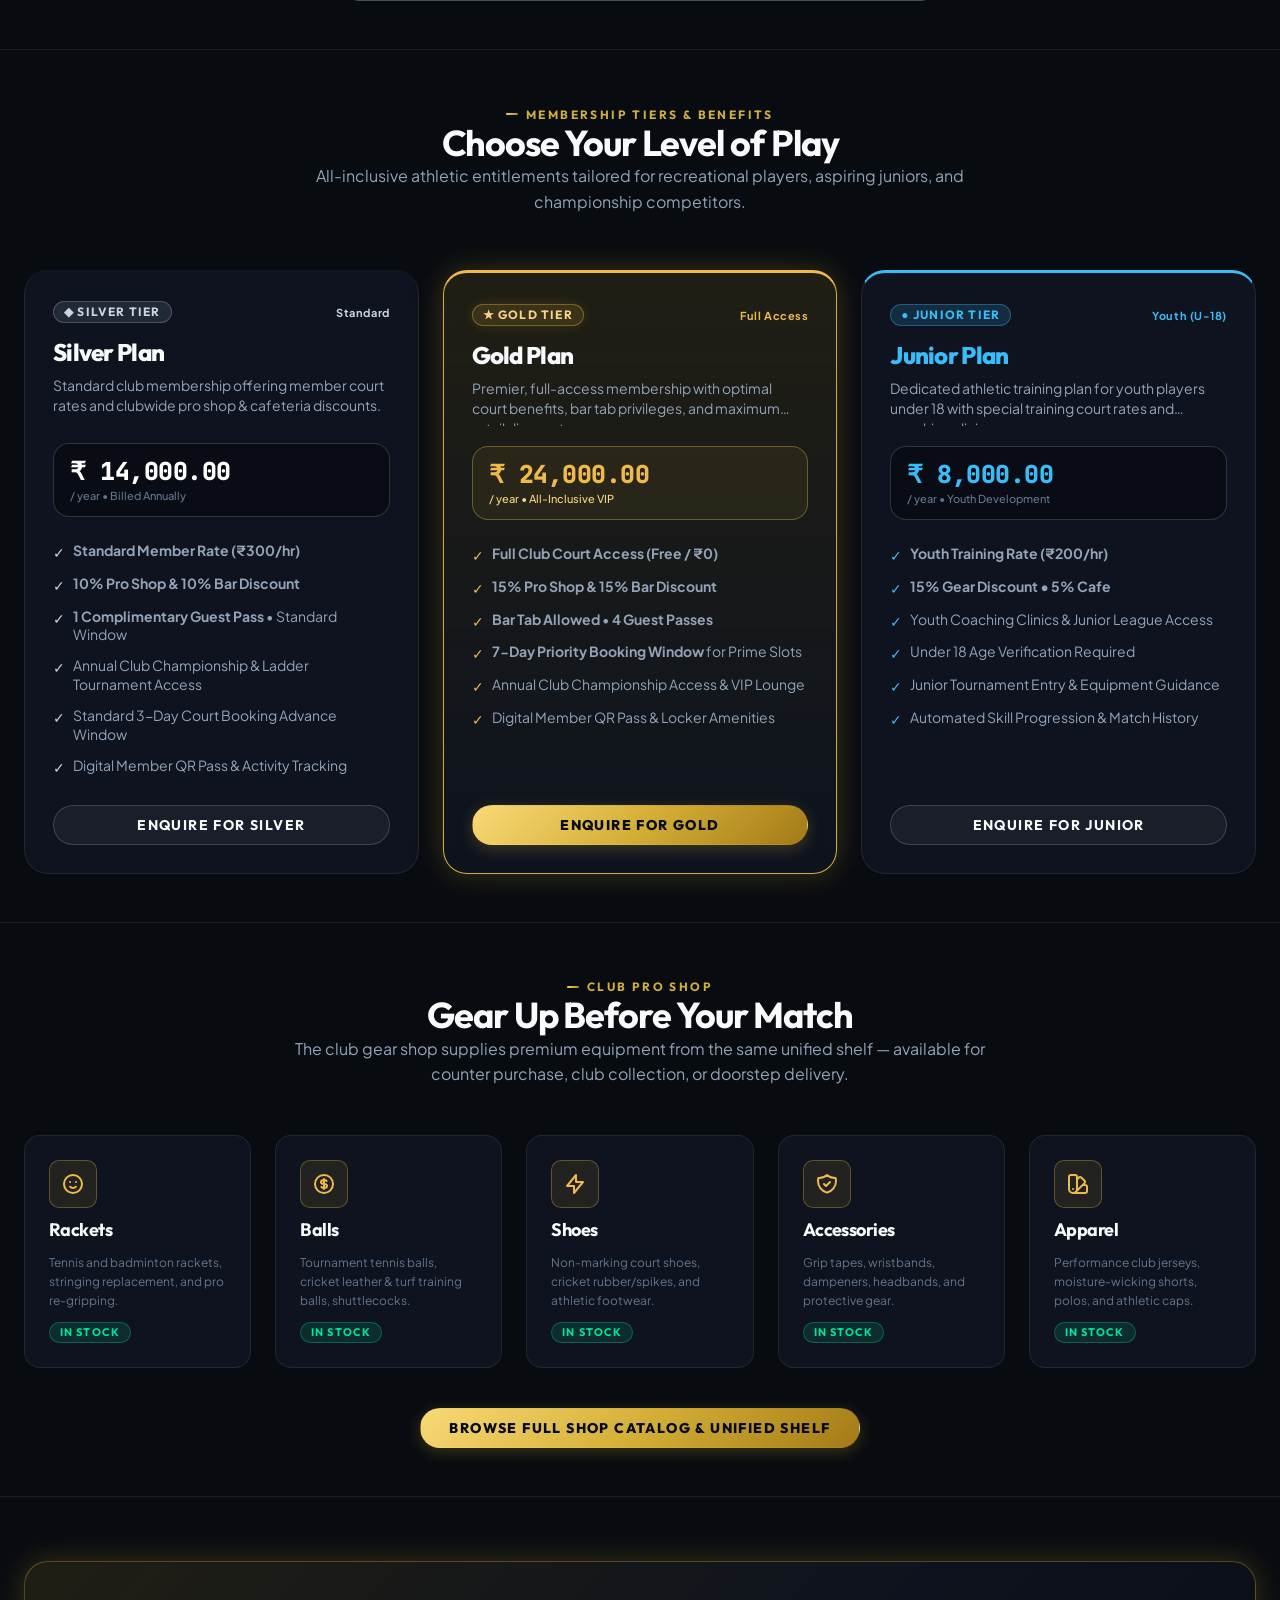
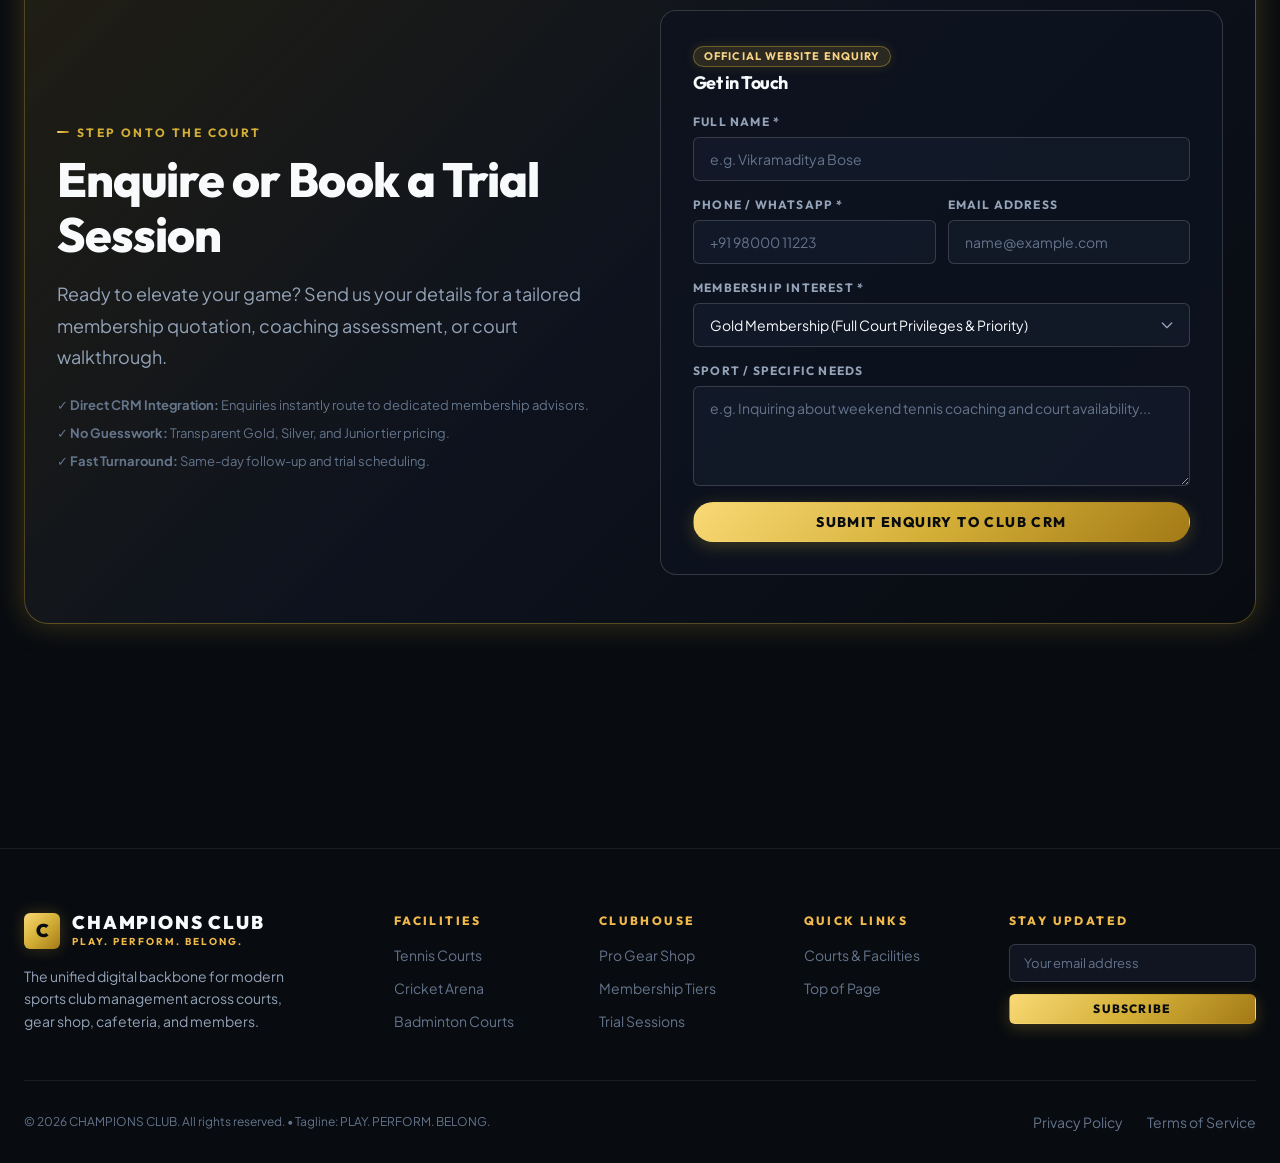
==== commit 398a8d10: "feat(theme): add luxury light/dark theme toggle with persistent localStorage preference and exact Ch" ====
--- a/index.html
+++ b/index.html
@@ -7,11 +7,23 @@
   <title>CHAMPIONS CLUB — PLAY. PERFORM. BELONG.</title>
   <meta name="description"
     content="CHAMPIONS CLUB: One complete sports club for training, competition, community and everything in between. Tennis, cricket, badminton, pro shop, and cafeteria.">
+  <!-- Design System CSS -->
+  <link rel="stylesheet" href="css/variables.css">
+  <link rel="stylesheet" href="css/typography.css">
+  <link rel="stylesheet" href="css/components.css">
+  <link rel="stylesheet" href="css/responsive.css">
   <link rel="stylesheet" href="css/design_system.css">
   <link rel="stylesheet" href="css/landing.css">
   <link rel="stylesheet" href="css/admin_auth.css">
+
+  <!-- Immediate Theme Initialization (Prevent Flash) -->
+  <script>
+    (function(){try{var t=localStorage.getItem('cc_theme')||'dark';document.documentElement.setAttribute('data-theme',t);}catch(e){}})();
+  </script>
+
   <script src="js/club_data_store.js"></script>
   <script src="js/club_api.js"></script>
+  <script src="js/design_system.js"></script>
   <script src="js/admin_auth.js"></script>
 </head>
 
@@ -40,13 +52,27 @@
         </ul>
       </nav>
 
-      <div class="cc-nav-actions">
-        <button id="btn-nav-member-login" class="cc-btn cc-btn-primary cc-btn-sm" style="font-size: 11px; padding: 5px 12px; font-weight: 700;" onclick="if(window.ClubMemberAuth) window.ClubMemberAuth.openLoginModal()">
-          👤 Member Login
+      <div style="display: flex; align-items: center; gap: 12px;">
+        <!-- Theme Toggle Control -->
+        <button id="cc-theme-toggle-btn" class="cc-theme-pill-toggle" type="button" aria-label="Switch to light theme" title="Switch between Light and Dark mode">
+          <span class="cc-theme-opt cc-theme-opt-dark is-active">
+            <span class="cc-theme-icon">🌙</span>
+            <span class="cc-theme-text">Dark</span>
+          </span>
+          <span class="cc-theme-opt cc-theme-opt-light">
+            <span class="cc-theme-icon">☀️</span>
+            <span class="cc-theme-text">Light</span>
+          </span>
         </button>
-        <button id="btn-nav-admin-login" class="cc-btn cc-btn-outline-gold cc-btn-sm" style="font-size: 11px; padding: 4px 12px;" onclick="if(window.ClubAdminAuth) window.ClubAdminAuth.openLoginModal()">
-          🔒 Staff / Admin Login
-        </button>
+
+        <div class="cc-nav-actions">
+          <button id="btn-nav-member-login" class="cc-btn cc-btn-primary cc-btn-sm" style="font-size: 11px; padding: 5px 12px; font-weight: 700;" onclick="if(window.ClubMemberAuth) window.ClubMemberAuth.openLoginModal()">
+            👤 Member Login
+          </button>
+          <button id="btn-nav-admin-login" class="cc-btn cc-btn-outline-gold cc-btn-sm" style="font-size: 11px; padding: 4px 12px;" onclick="if(window.ClubAdminAuth) window.ClubAdminAuth.openLoginModal()">
+            🔒 Staff / Admin Login
+          </button>
+        </div>
       </div>
     </div>
   </header>
--- a/css/variables.css
+++ b/css/variables.css
@@ -0,0 +1,295 @@
+/**
+ * CHAMPIONS CLUB — Design System Tokens & Dual-Theme Architecture
+ * Brand: CHAMPIONS CLUB | Tagline: PLAY. PERFORM. BELONG.
+ * Themes: Luxury Dark (Default) & Luxury Light
+ */
+
+:root,
+[data-theme="dark"],
+body[data-theme="dark"] {
+  /* ==========================================================================
+     1. COLOR PALETTE (Luxury Dark Theme: Obsidian & Pure Gold)
+     ========================================================================== */
+
+  /* Backgrounds & Surfaces (Obsidian & Deep Carbon) */
+  --cc-bg-primary: #080B10;
+  --cc-bg-secondary: #0E131F;
+  --cc-bg-tertiary: #161D2E;
+  --cc-bg-elevated: #1C2438;
+  --cc-bg-surface: #121826;
+  --cc-bg-card: #0E131F;
+  --cc-bg-surface-glass: rgba(18, 24, 38, 0.75);
+  --cc-bg-surface-glass-hover: rgba(26, 35, 54, 0.85);
+
+  /* Gold & Warm Metallic Accents (Primary Brand Gold) */
+  --cc-gold-100: #FFF6E5;
+  --cc-gold-200: #FDE8BD;
+  --cc-gold-300: #F8D384;
+  --cc-gold-400: #EFB94B;
+  --cc-gold-500: #D4AF37; /* Primary Brand Gold */
+  --cc-gold-600: #B89223;
+  --cc-gold-700: #8C6D15;
+  --cc-gold-glow: rgba(212, 175, 55, 0.25);
+  --cc-gold-glow-intense: rgba(212, 175, 55, 0.5);
+
+  /* Athletic Performance & Status Accents */
+  --cc-neon-green: #00E599;
+  --cc-neon-green-glow: rgba(0, 229, 153, 0.25);
+  --cc-electric-blue: #00B4D8;
+  --cc-electric-blue-glow: rgba(0, 180, 216, 0.25);
+  --cc-crimson: #EF4444;
+  --cc-crimson-glow: rgba(239, 68, 68, 0.25);
+  --cc-amber: #F59E0B;
+  --cc-navy: #252936;
+  --cc-success: #00E599;
+  --cc-warning: #F59E0B;
+  --cc-danger: #EF4444;
+  --cc-info: #00B4D8;
+
+  /* Silver Tier Palette */
+  --cc-silver-100: #F8FAFC;
+  --cc-silver-300: #CBD5E1;
+  --cc-silver-500: #94A3B8;
+  --cc-silver-700: #475569;
+
+  /* Junior Tier Palette */
+  --cc-junior-blue: #38BDF8;
+  --cc-junior-glow: rgba(56, 189, 248, 0.25);
+
+  /* Typography / Monochromes */
+  --cc-text-primary: #F8FAFC;
+  --cc-text-secondary: #94A3B8;
+  --cc-text-muted: #64748B;
+  --cc-text-inverse: #080B10;
+  --cc-text-gold: #F3CA65;
+
+  /* Borders & Dividers */
+  --cc-border-subtle: rgba(255, 255, 255, 0.08);
+  --cc-border-medium: rgba(255, 255, 255, 0.16);
+  --cc-border-highlight: rgba(212, 175, 55, 0.35);
+  --cc-border-focus: #D4AF37;
+
+  /* Component Specific Tokens */
+  --cc-table-header-bg: rgba(22, 29, 46, 0.5);
+  --cc-table-row-hover: rgba(255, 255, 255, 0.03);
+  --cc-input-bg: rgba(14, 19, 31, 0.85);
+  --cc-modal-bg: #0E131F;
+  --cc-modal-footer-bg: #161D2E;
+  --cc-navbar-bg: rgba(8, 11, 16, 0.85);
+  --cc-hero-bg: linear-gradient(180deg, rgba(20, 20, 24, 0.95) 0%, rgba(10, 10, 12, 1) 100%);
+  --cc-tab-bar-bg: rgba(14, 19, 31, 0.95);
+  --cc-tab-btn-bg: rgba(255, 255, 255, 0.04);
+  --cc-card-bg: #0E131F;
+  --cc-card-highlight-bg: linear-gradient(180deg, rgba(212, 175, 55, 0.08) 0%, rgba(14, 19, 31, 0.95) 100%);
+
+  /* Generic Design Tokens */
+  --bg-primary: var(--cc-bg-primary);
+  --bg-secondary: var(--cc-bg-secondary);
+  --bg-surface: var(--cc-bg-surface);
+  --bg-card: var(--cc-bg-card);
+  --text-primary: var(--cc-text-primary);
+  --text-secondary: var(--cc-text-secondary);
+  --text-muted: var(--cc-text-muted);
+  --border-color: var(--cc-border-medium);
+  --accent-primary: var(--cc-gold-500);
+  --accent-hover: var(--cc-gold-600);
+  --table-header: var(--cc-table-header-bg);
+  --table-row-hover: var(--cc-table-row-hover);
+
+  /* Gradients */
+  --cc-grad-gold: linear-gradient(135deg, #F9D976 0%, #D4AF37 50%, #A37A17 100%);
+  --cc-grad-gold-soft: linear-gradient(135deg, rgba(212, 175, 55, 0.15) 0%, rgba(212, 175, 55, 0.03) 100%);
+  --cc-grad-dark-surface: linear-gradient(180deg, rgba(22, 29, 46, 0.8) 0%, rgba(14, 19, 31, 0.95) 100%);
+  --cc-grad-glow-mesh: radial-gradient(circle at 50% 0%, rgba(212, 175, 55, 0.12) 0%, transparent 70%);
+  --cc-grad-neon: linear-gradient(135deg, #00E599 0%, #00B4D8 100%);
+
+  /* Elevations & Shadows */
+  --cc-shadow-sm: 0 2px 8px rgba(0, 0, 0, 0.4);
+  --cc-shadow-md: 0 6px 20px rgba(0, 0, 0, 0.5);
+  --cc-shadow-lg: 0 12px 36px rgba(0, 0, 0, 0.65);
+  --cc-shadow-gold: 0 0 30px rgba(212, 175, 55, 0.25);
+  --cc-shadow-neon: 0 0 25px rgba(0, 229, 153, 0.25);
+
+  /* Spacing System */
+  --cc-space-1: 4px;
+  --cc-space-2: 8px;
+  --cc-space-3: 12px;
+  --cc-space-4: 16px;
+  --cc-space-5: 20px;
+  --cc-space-6: 24px;
+  --cc-space-8: 32px;
+  --cc-space-10: 40px;
+  --cc-space-12: 48px;
+  --cc-space-16: 64px;
+  --cc-space-20: 80px;
+  --cc-space-24: 96px;
+  --cc-space-32: 128px;
+
+  /* Typography System */
+  --cc-font-display: 'Outfit', -apple-system, BlinkMacSystemFont, sans-serif;
+  --cc-font-body: 'Plus Jakarta Sans', -apple-system, BlinkMacSystemFont, sans-serif;
+  --cc-font-mono: 'JetBrains Mono', 'Fira Code', monospace;
+
+  --cc-text-xs: 0.75rem;    /* 12px */
+  --cc-text-sm: 0.875rem;   /* 14px */
+  --cc-text-base: 1rem;     /* 16px */
+  --cc-text-lg: 1.125rem;   /* 18px */
+  --cc-text-xl: 1.25rem;    /* 20px */
+  --cc-text-2xl: 1.5rem;    /* 24px */
+  --cc-text-3xl: 1.875rem;  /* 30px */
+  --cc-text-4xl: 2.25rem;   /* 36px */
+  --cc-text-5xl: 3rem;      /* 48px */
+  --cc-text-6xl: 3.75rem;   /* 60px */
+  --cc-text-7xl: 4.5rem;    /* 72px */
+
+  --cc-leading-none: 1;
+  --cc-leading-tight: 1.15;
+  --cc-leading-snug: 1.35;
+  --cc-leading-normal: 1.6;
+  --cc-leading-relaxed: 1.75;
+
+  --cc-tracking-tight: -0.03em;
+  --cc-tracking-normal: 0em;
+  --cc-tracking-wide: 0.05em;
+  --cc-tracking-wider: 0.1em;
+  --cc-tracking-widest: 0.2em;
+
+  /* Border Radius & Blur */
+  --cc-radius-xs: 4px;
+  --cc-radius-sm: 6px;
+  --cc-radius-md: 10px;
+  --cc-radius-lg: 16px;
+  --cc-radius-xl: 24px;
+  --cc-radius-full: 9999px;
+
+  --cc-blur-sm: blur(8px);
+  --cc-blur-md: blur(16px);
+  --cc-blur-lg: blur(24px);
+
+  /* Transitions & Timings */
+  --cc-ease-out: cubic-bezier(0.16, 1, 0.3, 1);
+  --cc-ease-in-out: cubic-bezier(0.65, 0, 0.35, 1);
+  --cc-transition-fast: 150ms var(--cc-ease-out);
+  --cc-transition-base: 200ms var(--cc-ease-out);
+  --cc-transition-slow: 350ms var(--cc-ease-out);
+
+  /* Z-Index Layering */
+  --cc-z-base: 1;
+  --cc-z-dropdown: 50;
+  --cc-z-sticky: 100;
+  --cc-z-fixed: 200;
+  --cc-z-modal-backdrop: 500;
+  --cc-z-modal: 600;
+  --cc-z-toast: 1000;
+}
+
+/* ==========================================================================
+   2. LUXURY LIGHT THEME OVERRIDES ([data-theme="light"])
+   Exact Champions Club Specified Palette:
+   BACKGROUND: #F5F3EE | CARD: #FFFFFF | SURFACE: #FAF9F6 | PRIMARY TEXT: #20232B
+   SECONDARY TEXT: #62656D | MUTED: #7B7D84 | BORDER: #DDD9CF
+   CHAMPIONS GOLD: #C9A227 | GOLD HOVER: #A98212 | DARK NAVY: #252936
+   SUCCESS: #16805B | WARNING: #D68B16 | DANGER: #C94A4A | INFO: #3B82B6
+   ========================================================================== */
+[data-theme="light"],
+:root[data-theme="light"],
+body[data-theme="light"] {
+  /* Backgrounds & Surfaces (Ivory & Pure White) */
+  --cc-bg-primary: #F5F3EE;
+  --cc-bg-secondary: #FFFFFF;
+  --cc-bg-tertiary: #FAF9F6;
+  --cc-bg-elevated: #FAF9F6;
+  --cc-bg-surface: #FFFFFF;
+  --cc-bg-card: #FFFFFF;
+  --cc-bg-surface-glass: rgba(255, 255, 255, 0.92);
+  --cc-bg-surface-glass-hover: rgba(250, 249, 246, 0.98);
+
+  /* Gold & Warm Metallic Accents */
+  --cc-gold-100: #FAF4DF;
+  --cc-gold-200: #F3E5AE;
+  --cc-gold-300: #E6CE78;
+  --cc-gold-400: #C9A227;
+  --cc-gold-500: #C9A227; /* Champions Gold */
+  --cc-gold-600: #A98212; /* Gold Hover */
+  --cc-gold-700: #84640A;
+  --cc-gold-glow: rgba(201, 162, 39, 0.2);
+  --cc-gold-glow-intense: rgba(201, 162, 39, 0.35);
+
+  /* Athletic Performance & Status Accents */
+  --cc-neon-green: #16805B;
+  --cc-neon-green-glow: rgba(22, 128, 91, 0.2);
+  --cc-electric-blue: #3B82B6;
+  --cc-electric-blue-glow: rgba(59, 130, 182, 0.2);
+  --cc-crimson: #C94A4A;
+  --cc-crimson-glow: rgba(201, 74, 74, 0.2);
+  --cc-amber: #D68B16;
+  --cc-navy: #252936;
+  --cc-success: #16805B;
+  --cc-warning: #D68B16;
+  --cc-danger: #C94A4A;
+  --cc-info: #3B82B6;
+
+  /* Silver Tier Palette */
+  --cc-silver-100: #F1F5F9;
+  --cc-silver-300: #64748B;
+  --cc-silver-500: #475569;
+  --cc-silver-700: #334155;
+
+  /* Junior Tier Palette */
+  --cc-junior-blue: #0284C7;
+  --cc-junior-glow: rgba(2, 132, 199, 0.2);
+
+  /* Typography / Monochromes */
+  --cc-text-primary: #20232B;
+  --cc-text-secondary: #62656D;
+  --cc-text-muted: #7B7D84;
+  --cc-text-inverse: #FFFFFF;
+  --cc-text-gold: #A98212;
+
+  /* Borders & Dividers */
+  --cc-border-subtle: #DDD9CF;
+  --cc-border-medium: #DDD9CF;
+  --cc-border-highlight: rgba(201, 162, 39, 0.45);
+  --cc-border-focus: #C9A227;
+
+  /* Component Specific Tokens */
+  --cc-table-header-bg: #FAF9F6;
+  --cc-table-row-hover: #F6F4EE;
+  --cc-input-bg: #FFFFFF;
+  --cc-modal-bg: #FFFFFF;
+  --cc-modal-footer-bg: #FAF9F6;
+  --cc-navbar-bg: rgba(245, 243, 238, 0.95);
+  --cc-hero-bg: linear-gradient(180deg, #FAF9F6 0%, #F5F3EE 100%);
+  --cc-tab-bar-bg: rgba(245, 243, 238, 0.96);
+  --cc-tab-btn-bg: #FFFFFF;
+  --cc-card-bg: #FFFFFF;
+  --cc-card-highlight-bg: linear-gradient(180deg, rgba(201, 162, 39, 0.08) 0%, #FFFFFF 100%);
+
+  /* Generic Design Tokens */
+  --bg-primary: #F5F3EE;
+  --bg-secondary: #EAE7DF;
+  --bg-surface: #FAF9F6;
+  --bg-card: #FFFFFF;
+  --text-primary: #20232B;
+  --text-secondary: #62656D;
+  --text-muted: #7B7D84;
+  --border-color: #DDD9CF;
+  --accent-primary: #C9A227;
+  --accent-hover: #A98212;
+  --table-header: #FAF9F6;
+  --table-row-hover: #F6F4EE;
+
+  /* Gradients */
+  --cc-grad-gold: linear-gradient(135deg, #DFBE52 0%, #C9A227 50%, #A98212 100%);
+  --cc-grad-gold-soft: linear-gradient(135deg, rgba(201, 162, 39, 0.12) 0%, rgba(201, 162, 39, 0.02) 100%);
+  --cc-grad-dark-surface: linear-gradient(180deg, #FFFFFF 0%, #FAF9F6 100%);
+  --cc-grad-glow-mesh: radial-gradient(circle at 50% 0%, rgba(201, 162, 39, 0.08) 0%, transparent 70%);
+  --cc-grad-neon: linear-gradient(135deg, #16805B 0%, #3B82B6 100%);
+
+  /* Elevations & Shadows (Subtle, Elevated Luxury Feel) */
+  --cc-shadow-sm: 0 2px 8px rgba(32, 35, 43, 0.04);
+  --cc-shadow-md: 0 4px 18px rgba(32, 35, 43, 0.06);
+  --cc-shadow-lg: 0 8px 28px rgba(32, 35, 43, 0.08);
+  --cc-shadow-gold: 0 2px 14px rgba(201, 162, 39, 0.2);
+  --cc-shadow-neon: 0 2px 14px rgba(22, 128, 91, 0.2);
+}
--- a/css/typography.css
+++ b/css/typography.css
@@ -0,0 +1,158 @@
+/**
+ * CHAMPIONS CLUB — Typography System
+ * High-performance athletic luxury typography
+ */
+
+@import url('https://fonts.googleapis.com/css2?family=Outfit:wght@300;400;500;600;700;800;900&family=Plus+Jakarta+Sans:ital,wght@0,300;0,400;0,500;0,600;0,700;1,400&family=JetBrains+Mono:wght@400;500;700&display=swap');
+
+/* Base Font Configuration */
+html {
+  font-family: var(--cc-font-body);
+  font-size: 16px;
+  color: var(--cc-text-primary);
+  background-color: var(--cc-bg-primary);
+  -webkit-font-smoothing: antialiased;
+  -moz-osx-font-smoothing: grayscale;
+}
+
+/* Headings & Display Typography */
+h1, h2, h3, h4, h5, h6,
+.cc-heading-hero,
+.cc-heading-1,
+.cc-heading-2,
+.cc-heading-3,
+.cc-heading-4,
+.cc-heading-5,
+.cc-heading-6 {
+  font-family: var(--cc-font-display);
+  font-weight: 700;
+  color: var(--cc-text-primary);
+  line-height: var(--cc-leading-tight);
+  letter-spacing: var(--cc-tracking-tight);
+  margin: 0;
+}
+
+/* Hero Display - Cinematic Athletic */
+.cc-heading-hero {
+  font-size: clamp(2.5rem, 6vw, 4.5rem);
+  font-weight: 900;
+  text-transform: uppercase;
+  letter-spacing: -0.02em;
+  line-height: 1.05;
+}
+
+h1, .cc-heading-1 {
+  font-size: clamp(2rem, 4vw, 3rem);
+  font-weight: 800;
+  letter-spacing: -0.02em;
+}
+
+h2, .cc-heading-2 {
+  font-size: clamp(1.5rem, 3vw, 2.25rem);
+  font-weight: 700;
+}
+
+h3, .cc-heading-3 {
+  font-size: 1.5rem;
+  font-weight: 600;
+}
+
+h4, .cc-heading-4 {
+  font-size: 1.25rem;
+  font-weight: 600;
+}
+
+h5, .cc-heading-5 {
+  font-size: 1.125rem;
+  font-weight: 600;
+}
+
+h6, .cc-heading-6 {
+  font-size: 1rem;
+  font-weight: 600;
+}
+
+/* Body & Paragraphs */
+p, .cc-body {
+  font-size: var(--cc-text-base);
+  line-height: var(--cc-leading-normal);
+  color: var(--cc-text-secondary);
+  margin: 0;
+}
+
+.cc-body-lg {
+  font-size: var(--cc-text-lg);
+  line-height: var(--cc-leading-relaxed);
+  color: var(--cc-text-secondary);
+}
+
+.cc-body-sm {
+  font-size: var(--cc-text-sm);
+  line-height: var(--cc-leading-normal);
+  color: var(--cc-text-secondary);
+}
+
+.cc-body-xs {
+  font-size: var(--cc-text-xs);
+  line-height: var(--cc-leading-normal);
+  color: var(--cc-text-muted);
+}
+
+/* Athletic Overlines & Section Eyebrows */
+.cc-eyebrow {
+  font-family: var(--cc-font-display);
+  font-size: var(--cc-text-xs);
+  font-weight: 700;
+  text-transform: uppercase;
+  letter-spacing: var(--cc-tracking-widest);
+  color: var(--cc-gold-500);
+  display: inline-flex;
+  align-items: center;
+  gap: var(--cc-space-2);
+}
+
+.cc-eyebrow::before {
+  content: '';
+  display: inline-block;
+  width: 12px;
+  height: 2px;
+  background: var(--cc-grad-gold);
+  border-radius: var(--cc-radius-full);
+}
+
+/* Text Enhancements & Modifiers */
+.cc-text-gold {
+  color: var(--cc-gold-500);
+}
+
+.cc-text-gradient-gold {
+  background: var(--cc-grad-gold);
+  -webkit-background-clip: text;
+  -webkit-text-fill-color: transparent;
+  display: inline-block;
+}
+
+.cc-text-gradient-neon {
+  background: var(--cc-grad-neon);
+  -webkit-background-clip: text;
+  -webkit-text-fill-color: transparent;
+  display: inline-block;
+}
+
+.cc-text-muted {
+  color: var(--cc-text-muted);
+}
+
+.cc-text-mono {
+  font-family: var(--cc-font-mono);
+  letter-spacing: -0.02em;
+}
+
+.cc-tagline {
+  font-family: var(--cc-font-display);
+  font-size: var(--cc-text-sm);
+  font-weight: 800;
+  letter-spacing: var(--cc-tracking-wider);
+  text-transform: uppercase;
+  color: var(--cc-gold-400);
+}
--- a/css/components.css
+++ b/css/components.css
@@ -0,0 +1,1437 @@
+/**
+ * CHAMPIONS CLUB — UI Components
+ * Complete reusable component library for Champions Club
+ */
+
+/* ==========================================================================
+   1. BUTTONS
+   ========================================================================== */
+.cc-btn {
+  display: inline-flex;
+  align-items: center;
+  justify-content: center;
+  gap: var(--cc-space-2);
+  font-family: var(--cc-font-display);
+  font-size: var(--cc-text-sm);
+  font-weight: 700;
+  text-transform: uppercase;
+  letter-spacing: var(--cc-tracking-wider);
+  padding: 12px 24px;
+  border-radius: var(--cc-radius-sm);
+  border: 1px solid transparent;
+  cursor: pointer;
+  transition: all var(--cc-transition-base);
+  text-decoration: none;
+  line-height: 1;
+  position: relative;
+  overflow: hidden;
+  user-select: none;
+  white-space: nowrap;
+}
+
+.cc-btn:focus-visible {
+  outline: 2px solid var(--cc-gold-500);
+  outline-offset: 2px;
+}
+
+/* Primary Gold Athletic Button */
+.cc-btn-primary {
+  background: var(--cc-grad-gold);
+  color: var(--cc-text-inverse);
+  box-shadow: 0 4px 16px var(--cc-gold-glow);
+  font-weight: 800;
+}
+
+.cc-btn-primary:hover {
+  transform: translateY(-2px);
+  box-shadow: 0 8px 24px var(--cc-gold-glow-intense);
+  filter: brightness(1.08);
+}
+
+.cc-btn-primary:active {
+  transform: translateY(0);
+}
+
+/* Secondary Dark/Outline Button */
+.cc-btn-secondary {
+  background: rgba(255, 255, 255, 0.05);
+  color: var(--cc-text-primary);
+  border-color: var(--cc-border-medium);
+  backdrop-filter: var(--cc-blur-sm);
+}
+
+.cc-btn-secondary:hover {
+  background: rgba(255, 255, 255, 0.1);
+  border-color: var(--cc-text-primary);
+  transform: translateY(-2px);
+}
+
+/* Gold Outline Button */
+.cc-btn-outline-gold {
+  background: transparent;
+  color: var(--cc-gold-400);
+  border-color: var(--cc-border-highlight);
+}
+
+.cc-btn-outline-gold:hover {
+  background: var(--cc-gold-glow);
+  border-color: var(--cc-gold-500);
+  color: var(--cc-gold-300);
+  transform: translateY(-2px);
+}
+
+/* Ghost Button */
+.cc-btn-ghost {
+  background: transparent;
+  color: var(--cc-text-secondary);
+}
+
+.cc-btn-ghost:hover {
+  color: var(--cc-text-primary);
+  background: rgba(255, 255, 255, 0.05);
+}
+
+/* Athletic Neon Button */
+.cc-btn-neon {
+  background: var(--cc-neon-green);
+  color: #052319;
+  font-weight: 800;
+  box-shadow: 0 4px 16px var(--cc-neon-green-glow);
+}
+
+.cc-btn-neon:hover {
+  transform: translateY(-2px);
+  box-shadow: 0 8px 24px rgba(0, 229, 153, 0.45);
+}
+
+/* Pill Shape */
+.cc-btn-pill {
+  border-radius: var(--cc-radius-full);
+  padding-left: 28px;
+  padding-right: 28px;
+}
+
+/* Sizes */
+.cc-btn-sm {
+  padding: 8px 16px;
+  font-size: var(--cc-text-xs);
+}
+
+.cc-btn-lg {
+  padding: 16px 32px;
+  font-size: var(--cc-text-base);
+}
+
+.cc-btn-icon-only {
+  padding: 10px;
+  border-radius: var(--cc-radius-sm);
+  width: 40px;
+  height: 40px;
+}
+
+/* Disabled State */
+.cc-btn:disabled,
+.cc-btn.is-disabled {
+  opacity: 0.4;
+  cursor: not-allowed;
+  transform: none !important;
+  box-shadow: none !important;
+  pointer-events: none;
+}
+
+/* Loading State Button */
+.cc-btn.is-loading {
+  color: transparent !important;
+  pointer-events: none;
+  position: relative;
+}
+
+.cc-btn.is-loading::after {
+  content: '';
+  position: absolute;
+  width: 18px;
+  height: 18px;
+  top: calc(50% - 9px);
+  left: calc(50% - 9px);
+  border: 2px solid rgba(255, 255, 255, 0.3);
+  border-top-color: #fff;
+  border-radius: 50%;
+  animation: cc-spin 0.7s linear infinite;
+}
+
+.cc-btn-primary.is-loading::after {
+  border-top-color: #080B10;
+  border-color: rgba(8, 11, 16, 0.2);
+}
+
+/* ==========================================================================
+   2. BADGES & PILLS
+   ========================================================================== */
+.cc-badge {
+  display: inline-flex;
+  align-items: center;
+  gap: var(--cc-space-1);
+  padding: 4px 10px;
+  border-radius: var(--cc-radius-full);
+  font-family: var(--cc-font-display);
+  font-size: var(--cc-text-xs);
+  font-weight: 700;
+  text-transform: uppercase;
+  letter-spacing: var(--cc-tracking-wider);
+  line-height: 1;
+  border: 1px solid transparent;
+}
+
+/* Tier Badges */
+.cc-badge-gold {
+  background: rgba(212, 175, 55, 0.15);
+  color: var(--cc-gold-300);
+  border-color: rgba(212, 175, 55, 0.4);
+  box-shadow: 0 0 12px rgba(212, 175, 55, 0.15);
+}
+
+.cc-badge-silver {
+  background: rgba(148, 163, 184, 0.15);
+  color: var(--cc-silver-300);
+  border-color: rgba(148, 163, 184, 0.35);
+}
+
+.cc-badge-junior {
+  background: rgba(56, 189, 248, 0.15);
+  color: var(--cc-junior-blue);
+  border-color: rgba(56, 189, 248, 0.35);
+}
+
+/* Status Badges */
+.cc-badge-active {
+  background: rgba(0, 229, 153, 0.12);
+  color: var(--cc-neon-green);
+  border-color: rgba(0, 229, 153, 0.3);
+}
+
+.cc-badge-warning {
+  background: rgba(245, 158, 11, 0.12);
+  color: #FBBF24;
+  border-color: rgba(245, 158, 11, 0.3);
+}
+
+.cc-badge-danger {
+  background: rgba(239, 68, 68, 0.12);
+  color: #F87171;
+  border-color: rgba(239, 68, 68, 0.3);
+}
+
+.cc-badge-social {
+  background: rgba(168, 85, 247, 0.15);
+  color: #C084FC;
+  border-color: rgba(168, 85, 247, 0.35);
+}
+
+/* Live Pulse Dot inside Badge */
+.cc-pulse-dot {
+  width: 6px;
+  height: 6px;
+  border-radius: 50%;
+  background-color: currentColor;
+  position: relative;
+}
+
+.cc-pulse-dot::after {
+  content: '';
+  position: absolute;
+  inset: -2px;
+  border-radius: 50%;
+  background-color: currentColor;
+  opacity: 0.75;
+  animation: cc-ping 1.5s cubic-bezier(0, 0, 0.2, 1) infinite;
+}
+
+/* ==========================================================================
+   3. CARDS & CONTAINERS
+   ========================================================================== */
+.cc-card {
+  background: var(--cc-bg-secondary);
+  border: 1px solid var(--cc-border-subtle);
+  border-radius: var(--cc-radius-lg);
+  padding: var(--cc-space-6);
+  position: relative;
+  transition: transform var(--cc-transition-base), border-color var(--cc-transition-base), box-shadow var(--cc-transition-base);
+}
+
+.cc-card-glass {
+  background: var(--cc-bg-surface-glass);
+  backdrop-filter: var(--cc-blur-md);
+  -webkit-backdrop-filter: var(--cc-blur-md);
+  border: 1px solid var(--cc-border-subtle);
+}
+
+.cc-card-hover:hover {
+  transform: translateY(-4px);
+  border-color: var(--cc-border-medium);
+  box-shadow: var(--cc-shadow-lg);
+}
+
+.cc-card-highlight {
+  border-color: var(--cc-border-highlight);
+  background: linear-gradient(180deg, rgba(212, 175, 55, 0.08) 0%, rgba(14, 19, 31, 0.95) 100%);
+  box-shadow: var(--cc-shadow-gold);
+}
+
+.cc-card-header {
+  display: flex;
+  align-items: center;
+  justify-content: space-between;
+  margin-bottom: var(--cc-space-4);
+}
+
+.cc-card-title {
+  font-family: var(--cc-font-display);
+  font-size: var(--cc-text-lg);
+  font-weight: 700;
+  color: var(--cc-text-primary);
+  margin: 0;
+}
+
+/* KPI / Stat Card */
+.cc-stat-card {
+  display: flex;
+  flex-direction: column;
+  gap: var(--cc-space-2);
+}
+
+.cc-stat-label {
+  font-size: var(--cc-text-xs);
+  text-transform: uppercase;
+  letter-spacing: var(--cc-tracking-wider);
+  color: var(--cc-text-muted);
+  font-weight: 600;
+}
+
+.cc-stat-value {
+  font-family: var(--cc-font-display);
+  font-size: var(--cc-text-3xl);
+  font-weight: 800;
+  color: var(--cc-text-primary);
+  letter-spacing: -0.02em;
+}
+
+.cc-stat-trend {
+  display: inline-flex;
+  align-items: center;
+  gap: var(--cc-space-1);
+  font-size: var(--cc-text-xs);
+  font-weight: 600;
+}
+
+.cc-stat-trend.is-up {
+  color: var(--cc-neon-green);
+}
+
+.cc-stat-trend.is-down {
+  color: var(--cc-crimson);
+}
+
+/* ==========================================================================
+   4. FORM COMPONENTS
+   ========================================================================== */
+.cc-form-group {
+  display: flex;
+  flex-direction: column;
+  gap: var(--cc-space-2);
+  margin-bottom: var(--cc-space-4);
+  text-align: left;
+}
+
+.cc-label {
+  font-family: var(--cc-font-display);
+  font-size: var(--cc-text-xs);
+  font-weight: 700;
+  text-transform: uppercase;
+  letter-spacing: var(--cc-tracking-wider);
+  color: var(--cc-text-secondary);
+}
+
+.cc-input,
+.cc-select,
+.cc-textarea {
+  width: 100%;
+  box-sizing: border-box;
+  background: rgba(22, 29, 46, 0.6);
+  border: 1px solid var(--cc-border-medium);
+  border-radius: var(--cc-radius-sm);
+  padding: 12px 16px;
+  font-family: var(--cc-font-body);
+  font-size: var(--cc-text-sm);
+  color: var(--cc-text-primary);
+  outline: none;
+  transition: border-color var(--cc-transition-fast), box-shadow var(--cc-transition-fast), background var(--cc-transition-fast);
+}
+
+.cc-input:focus,
+.cc-select:focus,
+.cc-textarea:focus {
+  border-color: var(--cc-gold-500);
+  box-shadow: 0 0 0 3px var(--cc-gold-glow);
+  background: rgba(22, 29, 46, 0.9);
+}
+
+.cc-input::placeholder,
+.cc-textarea::placeholder {
+  color: var(--cc-text-muted);
+}
+
+.cc-select {
+  appearance: none;
+  background-image: url("data:image/svg+xml,%3Csvg xmlns='http://www.w3.org/2000/svg' fill='none' viewBox='0 0 24 24' stroke='%2394A3B8'%3E%3Cpath stroke-linecap='round' stroke-linejoin='round' stroke-width='2' d='M19 9l-7 7-7-7'%3E%3C/path%3E%3C/svg%3E");
+  background-repeat: no-repeat;
+  background-position: right 14px center;
+  background-size: 16px;
+  padding-right: 40px;
+}
+
+.cc-textarea {
+  min-height: 100px;
+  resize: vertical;
+}
+
+/* Form Helper & Error text */
+.cc-form-helper {
+  font-size: var(--cc-text-xs);
+  color: var(--cc-text-muted);
+}
+
+.cc-form-error-msg {
+  font-size: var(--cc-text-xs);
+  color: var(--cc-crimson);
+  font-weight: 500;
+  display: flex;
+  align-items: center;
+  gap: 4px;
+}
+
+/* Input Error State */
+.cc-input.is-error,
+.cc-select.is-error,
+.cc-textarea.is-error {
+  border-color: var(--cc-crimson);
+  background: rgba(239, 68, 68, 0.05);
+}
+
+.cc-input.is-error:focus {
+  box-shadow: 0 0 0 3px var(--cc-crimson-glow);
+}
+
+/* Search Input with Icon */
+.cc-input-search-wrap {
+  position: relative;
+  width: 100%;
+}
+
+.cc-search-icon {
+  position: absolute;
+  left: 14px;
+  top: 50%;
+  transform: translateY(-50%);
+  color: var(--cc-text-muted);
+  pointer-events: none;
+  width: 16px;
+  height: 16px;
+}
+
+.cc-input-search {
+  padding-left: 40px;
+}
+
+/* Toggle Switch */
+.cc-switch {
+  position: relative;
+  display: inline-flex;
+  align-items: center;
+  gap: var(--cc-space-3);
+  cursor: pointer;
+  user-select: none;
+}
+
+.cc-switch input {
+  opacity: 0;
+  width: 0;
+  height: 0;
+  position: absolute;
+}
+
+.cc-switch-slider {
+  position: relative;
+  width: 44px;
+  height: 24px;
+  background-color: var(--cc-bg-elevated);
+  border: 1px solid var(--cc-border-medium);
+  border-radius: var(--cc-radius-full);
+  transition: all var(--cc-transition-fast);
+}
+
+.cc-switch-slider::before {
+  content: "";
+  position: absolute;
+  height: 16px;
+  width: 16px;
+  left: 3px;
+  bottom: 3px;
+  background-color: var(--cc-text-muted);
+  border-radius: 50%;
+  transition: all var(--cc-transition-fast);
+}
+
+.cc-switch input:checked + .cc-switch-slider {
+  background-color: var(--cc-gold-500);
+  border-color: var(--cc-gold-500);
+  box-shadow: 0 0 12px var(--cc-gold-glow);
+}
+
+.cc-switch input:checked + .cc-switch-slider::before {
+  transform: translateX(20px);
+  background-color: #080B10;
+}
+
+/* Custom Checkbox */
+.cc-checkbox {
+  display: inline-flex;
+  align-items: center;
+  gap: var(--cc-space-2);
+  cursor: pointer;
+  font-size: var(--cc-text-sm);
+  color: var(--cc-text-secondary);
+  user-select: none;
+}
+
+.cc-checkbox input {
+  opacity: 0;
+  position: absolute;
+  width: 0;
+  height: 0;
+}
+
+.cc-checkbox-box {
+  width: 18px;
+  height: 18px;
+  border-radius: var(--cc-radius-xs);
+  border: 1px solid var(--cc-border-medium);
+  background: var(--cc-bg-tertiary);
+  display: flex;
+  align-items: center;
+  justify-content: center;
+  transition: all var(--cc-transition-fast);
+}
+
+.cc-checkbox input:checked ~ .cc-checkbox-box {
+  background: var(--cc-gold-500);
+  border-color: var(--cc-gold-500);
+  color: #080B10;
+}
+
+/* ==========================================================================
+   5. NAVBAR
+   ========================================================================== */
+.cc-navbar {
+  position: sticky;
+  top: 0;
+  z-index: var(--cc-z-sticky);
+  background: var(--cc-navbar-bg);
+  backdrop-filter: var(--cc-blur-md);
+  -webkit-backdrop-filter: var(--cc-blur-md);
+  border-bottom: 1px solid var(--cc-border-subtle);
+  width: 100%;
+  padding: 16px 0;
+}
+
+.cc-navbar-container {
+  max-width: 1320px;
+  margin: 0 auto;
+  padding: 0 var(--cc-space-6);
+  display: flex;
+  align-items: center;
+  justify-content: space-between;
+}
+
+.cc-brand {
+  display: flex;
+  align-items: center;
+  gap: var(--cc-space-3);
+  text-decoration: none;
+}
+
+.cc-brand-logo-mark {
+  width: 36px;
+  height: 36px;
+  border-radius: var(--cc-radius-sm);
+  background: var(--cc-grad-gold);
+  display: flex;
+  align-items: center;
+  justify-content: center;
+  color: #080B10;
+  font-family: var(--cc-font-display);
+  font-weight: 900;
+  font-size: 1.15rem;
+  box-shadow: 0 0 16px var(--cc-gold-glow);
+}
+
+.cc-brand-text {
+  display: flex;
+  flex-direction: column;
+}
+
+.cc-brand-name {
+  font-family: var(--cc-font-display);
+  font-size: 1.15rem;
+  font-weight: 900;
+  letter-spacing: var(--cc-tracking-wider);
+  text-transform: uppercase;
+  color: var(--cc-text-primary);
+  line-height: 1;
+}
+
+.cc-brand-tagline {
+  font-family: var(--cc-font-display);
+  font-size: 0.625rem;
+  font-weight: 700;
+  letter-spacing: var(--cc-tracking-widest);
+  color: var(--cc-gold-400);
+  text-transform: uppercase;
+  margin-top: 3px;
+}
+
+.cc-nav-links {
+  display: flex;
+  align-items: center;
+  gap: 0.4rem;
+  list-style: none;
+  margin: 0;
+  padding: 0;
+}
+
+.cc-nav-link {
+  font-family: var(--cc-font-display);
+  font-size: 12px;
+  font-weight: 700;
+  text-transform: uppercase;
+  letter-spacing: 0.08em;
+  color: var(--cc-text-secondary);
+  text-decoration: none;
+  position: relative;
+  padding: 7px 15px;
+  border-radius: 9999px;
+  transition: all 0.25s cubic-bezier(0.4, 0, 0.2, 1);
+  display: inline-flex;
+  align-items: center;
+  justify-content: center;
+  border: 1px solid transparent;
+}
+
+.cc-nav-link::before {
+  content: '';
+  position: absolute;
+  inset: 0;
+  border-radius: 9999px;
+  background: linear-gradient(135deg, rgba(212, 175, 55, 0.16) 0%, rgba(212, 175, 55, 0.03) 100%);
+  opacity: 0;
+  transform: scale(0.92);
+  transition: all 0.25s ease;
+  z-index: -1;
+}
+
+.cc-nav-link::after {
+  content: '';
+  position: absolute;
+  bottom: 2px;
+  left: 50%;
+  transform: translateX(-50%) scaleX(0);
+  width: 20px;
+  height: 2px;
+  background: var(--cc-gold-400);
+  border-radius: 2px;
+  box-shadow: 0 0 8px var(--cc-gold-400);
+  transition: transform 0.25s ease;
+}
+
+.cc-nav-link:hover {
+  color: var(--cc-text-primary);
+  border-color: rgba(212, 175, 55, 0.35);
+  box-shadow: 0 4px 16px rgba(0, 0, 0, 0.2), 0 0 12px rgba(212, 175, 55, 0.15);
+  transform: translateY(-1px);
+}
+
+.cc-nav-link:hover::before {
+  opacity: 1;
+  transform: scale(1);
+}
+
+.cc-nav-link:hover::after {
+  transform: translateX(-50%) scaleX(1);
+}
+
+.cc-nav-link.is-active {
+  color: var(--cc-gold-400);
+  background: rgba(212, 175, 55, 0.12);
+  border-color: rgba(212, 175, 55, 0.4);
+  box-shadow: 0 0 14px rgba(212, 175, 55, 0.2);
+}
+
+.cc-nav-link.is-active::after {
+  transform: translateX(-50%) scaleX(1);
+}
+
+.cc-nav-actions {
+  display: flex;
+  align-items: center;
+  gap: var(--cc-space-3);
+}
+
+.cc-nav-toggle {
+  display: none;
+  background: transparent;
+  border: 1px solid var(--cc-border-medium);
+  border-radius: var(--cc-radius-sm);
+  color: var(--cc-text-primary);
+  padding: 8px;
+  cursor: pointer;
+}
+
+/* ==========================================================================
+   6. FOOTER
+   ========================================================================== */
+.cc-footer {
+  background: var(--cc-bg-primary);
+  border-top: 1px solid var(--cc-border-subtle);
+  padding: var(--cc-space-16) 0 var(--cc-space-8);
+  margin-top: var(--cc-space-20);
+  position: relative;
+}
+
+.cc-footer-container {
+  max-width: 1320px;
+  margin: 0 auto;
+  padding: 0 var(--cc-space-6);
+}
+
+.cc-footer-grid {
+  display: grid;
+  grid-template-columns: 2fr repeat(3, 1fr) 1.5fr;
+  gap: var(--cc-space-10);
+  margin-bottom: var(--cc-space-12);
+}
+
+.cc-footer-title {
+  font-family: var(--cc-font-display);
+  font-size: var(--cc-text-xs);
+  font-weight: 800;
+  text-transform: uppercase;
+  letter-spacing: var(--cc-tracking-widest);
+  color: var(--cc-gold-400);
+  margin-bottom: var(--cc-space-4);
+}
+
+.cc-footer-links {
+  list-style: none;
+  padding: 0;
+  margin: 0;
+  display: flex;
+  flex-direction: column;
+  gap: var(--cc-space-3);
+}
+
+.cc-footer-link {
+  font-size: var(--cc-text-sm);
+  color: var(--cc-text-muted);
+  text-decoration: none;
+  transition: color var(--cc-transition-fast);
+}
+
+.cc-footer-link:hover {
+  color: var(--cc-text-primary);
+}
+
+.cc-footer-bottom {
+  display: flex;
+  align-items: center;
+  justify-content: space-between;
+  padding-top: var(--cc-space-8);
+  border-top: 1px solid var(--cc-border-subtle);
+  font-size: var(--cc-text-xs);
+  color: var(--cc-text-muted);
+}
+
+/* ==========================================================================
+   7. MODAL DIALOG
+   ========================================================================== */
+.cc-modal-backdrop {
+  position: fixed;
+  inset: 0;
+  background: rgba(8, 11, 16, 0.85);
+  backdrop-filter: var(--cc-blur-md);
+  -webkit-backdrop-filter: var(--cc-blur-md);
+  z-index: var(--cc-z-modal-backdrop);
+  display: flex;
+  align-items: center;
+  justify-content: center;
+  padding: var(--cc-space-6);
+  opacity: 0;
+  visibility: hidden;
+  transition: opacity var(--cc-transition-base), visibility var(--cc-transition-base);
+}
+
+.cc-modal-backdrop.is-open {
+  opacity: 1;
+  visibility: visible;
+}
+
+.cc-modal {
+  background: var(--cc-bg-secondary);
+  border: 1px solid var(--cc-border-medium);
+  border-radius: var(--cc-radius-xl);
+  width: 100%;
+  max-width: 580px;
+  box-shadow: var(--cc-shadow-lg);
+  transform: scale(0.94) translateY(12px);
+  transition: transform var(--cc-transition-base);
+  overflow: hidden;
+}
+
+.cc-modal-backdrop.is-open .cc-modal {
+  transform: scale(1) translateY(0);
+}
+
+.cc-modal-header {
+  padding: var(--cc-space-6);
+  border-bottom: 1px solid var(--cc-border-subtle);
+  display: flex;
+  align-items: center;
+  justify-content: space-between;
+}
+
+.cc-modal-title {
+  font-family: var(--cc-font-display);
+  font-size: var(--cc-text-xl);
+  font-weight: 700;
+  color: var(--cc-text-primary);
+  margin: 0;
+}
+
+.cc-modal-close {
+  background: transparent;
+  border: none;
+  color: var(--cc-text-muted);
+  cursor: pointer;
+  padding: 6px;
+  border-radius: var(--cc-radius-sm);
+  transition: color var(--cc-transition-fast), background var(--cc-transition-fast);
+  display: flex;
+  align-items: center;
+  justify-content: center;
+}
+
+.cc-modal-close:hover {
+  color: var(--cc-text-primary);
+  background: rgba(255, 255, 255, 0.08);
+}
+
+.cc-modal-body {
+  padding: var(--cc-space-6);
+  max-height: 70vh;
+  overflow-y: auto;
+}
+
+.cc-modal-footer {
+  padding: var(--cc-space-4) var(--cc-space-6);
+  border-top: 1px solid var(--cc-border-subtle);
+  background: var(--cc-bg-tertiary);
+  display: flex;
+  align-items: center;
+  justify-content: flex-end;
+  gap: var(--cc-space-3);
+}
+
+/* ==========================================================================
+   8. TABLES
+   ========================================================================== */
+.cc-table-container {
+  width: 100%;
+  overflow-x: auto;
+  border: 1px solid var(--cc-border-subtle);
+  border-radius: var(--cc-radius-lg);
+  background: var(--cc-bg-secondary);
+}
+
+.cc-table {
+  width: 100%;
+  border-collapse: collapse;
+  text-align: left;
+  font-size: var(--cc-text-sm);
+}
+
+.cc-table th {
+  font-family: var(--cc-font-display);
+  font-size: var(--cc-text-xs);
+  font-weight: 700;
+  text-transform: uppercase;
+  letter-spacing: var(--cc-tracking-wider);
+  color: var(--cc-text-muted);
+  padding: 16px 20px;
+  border-bottom: 1px solid var(--cc-border-medium);
+  background: rgba(22, 29, 46, 0.5);
+  white-space: nowrap;
+}
+
+.cc-table td {
+  padding: 16px 20px;
+  border-bottom: 1px solid var(--cc-border-subtle);
+  color: var(--cc-text-secondary);
+  vertical-align: middle;
+}
+
+.cc-table tr:last-child td {
+  border-bottom: none;
+}
+
+.cc-table tbody tr {
+  transition: background var(--cc-transition-fast);
+}
+
+.cc-table tbody tr:hover {
+  background: rgba(255, 255, 255, 0.03);
+}
+
+/* ==========================================================================
+   9. LOADING STATES & SKELETONS
+   ========================================================================== */
+.cc-skeleton {
+  background: linear-gradient(90deg, rgba(255, 255, 255, 0.04) 25%, rgba(255, 255, 255, 0.09) 50%, rgba(255, 255, 255, 0.04) 75%);
+  background-size: 200% 100%;
+  animation: cc-shimmer 1.8s infinite;
+  border-radius: var(--cc-radius-sm);
+}
+
+.cc-skeleton-text {
+  height: 14px;
+  margin-bottom: 8px;
+  width: 100%;
+}
+
+.cc-skeleton-title {
+  height: 24px;
+  width: 60%;
+  margin-bottom: 16px;
+}
+
+.cc-skeleton-circle {
+  width: 48px;
+  height: 48px;
+  border-radius: 50%;
+}
+
+.cc-spinner {
+  width: 28px;
+  height: 28px;
+  border: 3px solid rgba(212, 175, 55, 0.2);
+  border-top-color: var(--cc-gold-500);
+  border-radius: 50%;
+  animation: cc-spin 0.8s linear infinite;
+}
+
+/* ==========================================================================
+   10. EMPTY STATES
+   ========================================================================== */
+.cc-empty-state {
+  text-align: center;
+  padding: var(--cc-space-16) var(--cc-space-6);
+  display: flex;
+  flex-direction: column;
+  align-items: center;
+  justify-content: center;
+  border: 1px dashed var(--cc-border-medium);
+  border-radius: var(--cc-radius-lg);
+  background: rgba(14, 19, 31, 0.4);
+}
+
+.cc-empty-icon-wrap {
+  width: 64px;
+  height: 64px;
+  border-radius: 50%;
+  background: rgba(212, 175, 55, 0.1);
+  border: 1px solid var(--cc-border-highlight);
+  display: flex;
+  align-items: center;
+  justify-content: center;
+  color: var(--cc-gold-400);
+  margin-bottom: var(--cc-space-4);
+}
+
+.cc-empty-title {
+  font-family: var(--cc-font-display);
+  font-size: var(--cc-text-lg);
+  font-weight: 700;
+  color: var(--cc-text-primary);
+  margin-bottom: var(--cc-space-2);
+}
+
+.cc-empty-desc {
+  font-size: var(--cc-text-sm);
+  color: var(--cc-text-muted);
+  max-width: 420px;
+  margin-bottom: var(--cc-space-6);
+}
+
+/* ==========================================================================
+   11. ERROR STATES & ALERTS
+   ========================================================================== */
+.cc-alert-error {
+  background: rgba(239, 68, 68, 0.1);
+  border: 1px solid rgba(239, 68, 68, 0.35);
+  border-radius: var(--cc-radius-md);
+  padding: var(--cc-space-4) var(--cc-space-5);
+  display: flex;
+  align-items: flex-start;
+  gap: var(--cc-space-3);
+  color: #FCA5A5;
+}
+
+.cc-alert-icon {
+  flex-shrink: 0;
+  color: var(--cc-crimson);
+  margin-top: 2px;
+}
+
+.cc-alert-title {
+  font-family: var(--cc-font-display);
+  font-size: var(--cc-text-sm);
+  font-weight: 700;
+  color: #FEE2E2;
+  margin-bottom: 2px;
+}
+
+.cc-alert-msg {
+  font-size: var(--cc-text-xs);
+  color: #FCA5A5;
+  line-height: var(--cc-leading-normal);
+}
+
+/* ==========================================================================
+   12. ANIMATION KEYFRAMES & API FEEDBACK
+   ========================================================================== */
+@keyframes cc-spin {
+  to { transform: rotate(360deg); }
+}
+
+@keyframes cc-shimmer {
+  0% { background-position: -200% 0; }
+  100% { background-position: 200% 0; }
+}
+
+@keyframes cc-ping {
+  75%, 100% {
+    transform: scale(2.2);
+    opacity: 0;
+  }
+}
+
+/* Global API Loader Overlay */
+.cc-api-loader {
+  position: fixed;
+  top: 0;
+  left: 0;
+  right: 0;
+  bottom: 0;
+  background: rgba(10, 14, 23, 0.75);
+  backdrop-filter: blur(4px);
+  -webkit-backdrop-filter: blur(4px);
+  z-index: 9999;
+  display: flex;
+  align-items: center;
+  justify-content: center;
+}
+
+.cc-api-loader-box {
+  background: var(--cc-bg-secondary);
+  border: 1px solid var(--cc-border-medium);
+  border-radius: var(--cc-radius-lg);
+  padding: 1.25rem 2rem;
+  box-shadow: var(--cc-shadow-lg);
+  display: flex;
+  align-items: center;
+  gap: 1rem;
+  color: var(--cc-text-primary);
+  font-size: var(--cc-text-sm);
+  font-weight: 600;
+}
+
+.cc-spinner {
+  width: 24px;
+  height: 24px;
+  border: 3px solid rgba(212, 175, 55, 0.2);
+  border-top-color: var(--cc-gold-400);
+  border-radius: 50%;
+  animation: cc-spin 0.8s linear infinite;
+}
+
+/* Toast Notifications */
+.cc-toast-container {
+  position: fixed;
+  bottom: 1.5rem;
+  right: 1.5rem;
+  z-index: 10000;
+  display: flex;
+  flex-direction: column;
+  gap: 0.75rem;
+  max-width: 380px;
+}
+
+.cc-toast {
+  background: var(--cc-bg-card);
+  border: 1px solid var(--cc-border-medium);
+  border-radius: var(--cc-radius-md);
+  padding: 0.85rem 1.15rem;
+  box-shadow: var(--cc-shadow-lg);
+  transition: all 0.3s ease;
+  animation: cc-slide-up 0.3s ease-out;
+}
+
+.cc-toast-success {
+  border-left: 4px solid var(--cc-neon-green);
+}
+
+.cc-toast-error {
+  border-left: 4px solid var(--cc-danger);
+}
+
+.cc-toast-fade {
+  opacity: 0;
+  transform: translateY(10px);
+}
+
+@keyframes cc-slide-up {
+  from { opacity: 0; transform: translateY(20px); }
+  to { opacity: 1; transform: translateY(0); }
+}
+
+/* ==========================================================================
+   13. THEME TOGGLE & DUAL-THEME COMPONENT ADAPTATIONS
+   ========================================================================== */
+
+/* Smooth Theme Transitions */
+html, body,
+.cc-navbar, .cc-dashboard-hero, .cc-admin-tabs-container,
+.cc-card, .cc-kpi-card, .cc-table-container, .cc-table th, .cc-table td,
+.cc-input, .cc-select, .cc-textarea, .cc-modal, .cc-modal-footer,
+.cc-badge, .cc-admin-tab-btn, .cc-stat-card, .cc-btn, .cc-footer {
+  transition: background-color 0.2s ease,
+              color 0.2s ease,
+              border-color 0.2s ease,
+              box-shadow 0.2s ease;
+}
+
+.cc-theme-no-transition,
+.cc-theme-no-transition * {
+  transition: none !important;
+}
+
+/* Theme Toggle Pill Switch */
+.cc-theme-toggle-wrap {
+  display: inline-flex;
+  align-items: center;
+}
+
+.cc-theme-pill-toggle {
+  display: inline-flex;
+  align-items: center;
+  gap: 2px;
+  background: rgba(255, 255, 255, 0.06);
+  border: 1px solid var(--cc-border-medium);
+  border-radius: var(--cc-radius-full);
+  padding: 3px;
+  cursor: pointer;
+  transition: all var(--cc-transition-fast);
+  user-select: none;
+  font-family: var(--cc-font-display);
+  font-size: 11px;
+  font-weight: 700;
+  letter-spacing: 0.04em;
+  color: var(--cc-text-secondary);
+  line-height: 1;
+}
+
+.cc-theme-pill-toggle:hover {
+  border-color: var(--cc-gold-500);
+  background: rgba(212, 175, 55, 0.08);
+}
+
+.cc-theme-pill-toggle:focus-visible {
+  outline: 2px solid var(--cc-gold-500);
+  outline-offset: 2px;
+}
+
+.cc-theme-opt {
+  display: inline-flex;
+  align-items: center;
+  gap: 5px;
+  padding: 4px 10px;
+  border-radius: var(--cc-radius-full);
+  transition: all var(--cc-transition-fast);
+  color: var(--cc-text-muted);
+}
+
+.cc-theme-opt .cc-theme-icon {
+  font-size: 12px;
+  line-height: 1;
+}
+
+.cc-theme-opt.is-active {
+  background: var(--cc-gold-500);
+  color: #080B10;
+  font-weight: 800;
+  box-shadow: 0 1px 6px var(--cc-gold-glow);
+}
+
+/* Compact Button Theme Toggle Variant */
+.cc-theme-toggle-btn {
+  display: inline-flex;
+  align-items: center;
+  gap: 6px;
+  padding: 5px 12px;
+  border-radius: var(--cc-radius-full);
+  background: rgba(255, 255, 255, 0.06);
+  border: 1px solid var(--cc-border-medium);
+  color: var(--cc-text-primary);
+  font-family: var(--cc-font-display);
+  font-size: 11px;
+  font-weight: 700;
+  cursor: pointer;
+  transition: all var(--cc-transition-fast);
+  user-select: none;
+}
+
+.cc-theme-toggle-btn:hover {
+  border-color: var(--cc-gold-500);
+  background: rgba(212, 175, 55, 0.1);
+  color: var(--cc-gold-300);
+}
+
+/* Light Theme Component Specific Refinements */
+[data-theme="light"] body {
+  background-color: #F5F3EE;
+  color: #20232B;
+}
+
+[data-theme="light"] body::before {
+  background: radial-gradient(ellipse at center, rgba(201, 162, 39, 0.07) 0%, rgba(245, 243, 238, 0) 70%);
+}
+
+[data-theme="light"] .cc-theme-pill-toggle {
+  background: #FFFFFF;
+  border-color: #DDD9CF;
+  box-shadow: 0 1px 4px rgba(32, 35, 43, 0.05);
+}
+
+[data-theme="light"] .cc-theme-opt.is-active {
+  background: #C9A227;
+  color: #FFFFFF;
+  box-shadow: 0 1px 6px rgba(201, 162, 39, 0.35);
+}
+
+[data-theme="light"] .cc-theme-toggle-btn {
+  background: #FFFFFF;
+  border-color: #DDD9CF;
+  color: #20232B;
+}
+
+[data-theme="light"] .cc-card {
+  background: #FFFFFF;
+  border-color: #DDD9CF;
+  box-shadow: 0 4px 18px rgba(32, 35, 43, 0.06);
+}
+
+[data-theme="light"] .cc-card-glass {
+  background: rgba(255, 255, 255, 0.94);
+  border-color: #DDD9CF;
+  box-shadow: 0 4px 18px rgba(32, 35, 43, 0.05);
+}
+
+[data-theme="light"] .cc-card-highlight {
+  background: linear-gradient(180deg, rgba(201, 162, 39, 0.08) 0%, #FFFFFF 100%);
+  border-color: rgba(201, 162, 39, 0.4);
+  box-shadow: 0 4px 20px rgba(201, 162, 39, 0.12);
+}
+
+[data-theme="light"] .cc-table-container {
+  background: #FFFFFF;
+  border-color: #DDD9CF;
+  box-shadow: 0 2px 12px rgba(32, 35, 43, 0.04);
+}
+
+[data-theme="light"] .cc-table th {
+  background: #FAF9F6;
+  border-bottom: 1px solid #DDD9CF;
+  color: #62656D;
+}
+
+[data-theme="light"] .cc-table td {
+  border-bottom: 1px solid #DDD9CF;
+  color: #20232B;
+}
+
+[data-theme="light"] .cc-table tbody tr:hover {
+  background: #F6F4EE;
+}
+
+[data-theme="light"] .cc-input,
+[data-theme="light"] .cc-select,
+[data-theme="light"] .cc-textarea {
+  background: #FFFFFF;
+  border-color: #DDD9CF;
+  color: #20232B;
+}
+
+[data-theme="light"] .cc-input:focus,
+[data-theme="light"] .cc-select:focus,
+[data-theme="light"] .cc-textarea:focus {
+  border-color: #C9A227;
+  box-shadow: 0 0 0 3px rgba(201, 162, 39, 0.15);
+}
+
+[data-theme="light"] .cc-modal {
+  background: #FFFFFF;
+  border-color: #DDD9CF;
+  box-shadow: 0 16px 40px rgba(32, 35, 43, 0.14);
+}
+
+[data-theme="light"] .cc-modal-backdrop {
+  background: rgba(32, 35, 43, 0.55);
+}
+
+[data-theme="light"] .cc-modal-header {
+  background: #FAF9F6;
+  border-bottom: 1px solid #DDD9CF;
+}
+
+[data-theme="light"] .cc-modal-footer {
+  background: #FAF9F6;
+  border-top: 1px solid #DDD9CF;
+}
+
+[data-theme="light"] .cc-modal-close {
+  color: #7B7D84;
+}
+
+[data-theme="light"] .cc-modal-close:hover {
+  color: #20232B;
+  background: rgba(0, 0, 0, 0.05);
+}
+
+[data-theme="light"] .cc-navbar {
+  background: rgba(245, 243, 238, 0.95);
+  border-bottom: 1px solid #DDD9CF;
+  box-shadow: 0 2px 10px rgba(32, 35, 43, 0.04);
+}
+
+[data-theme="light"] .cc-nav-link {
+  color: #62656D;
+}
+
+[data-theme="light"] .cc-nav-link:hover {
+  color: #20232B;
+  border-color: rgba(201, 162, 39, 0.35);
+  box-shadow: 0 2px 10px rgba(32, 35, 43, 0.06);
+}
+
+[data-theme="light"] .cc-nav-link.is-active {
+  color: #A98212;
+  background: rgba(201, 162, 39, 0.12);
+  border-color: rgba(201, 162, 39, 0.4);
+}
+
+[data-theme="light"] .cc-badge-gold {
+  background: rgba(201, 162, 39, 0.12);
+  color: #84640A;
+  border-color: rgba(201, 162, 39, 0.35);
+  box-shadow: 0 0 8px rgba(201, 162, 39, 0.1);
+}
+
+[data-theme="light"] .cc-badge-silver {
+  background: rgba(100, 116, 139, 0.12);
+  color: #334155;
+  border-color: rgba(100, 116, 139, 0.3);
+}
+
+[data-theme="light"] .cc-badge-junior {
+  background: rgba(2, 132, 199, 0.12);
+  color: #0369A1;
+  border-color: rgba(2, 132, 199, 0.3);
+}
+
+[data-theme="light"] .cc-badge-active {
+  background: rgba(22, 128, 91, 0.12);
+  color: #16805B;
+  border-color: rgba(22, 128, 91, 0.3);
+}
+
+[data-theme="light"] .cc-badge-warning {
+  background: rgba(214, 139, 22, 0.12);
+  color: #9A5B05;
+  border-color: rgba(214, 139, 22, 0.3);
+}
+
+[data-theme="light"] .cc-badge-danger {
+  background: rgba(201, 74, 74, 0.12);
+  color: #B91C1C;
+  border-color: rgba(201, 74, 74, 0.3);
+}
+
+[data-theme="light"] .cc-btn-secondary {
+  background: #FAF9F6;
+  color: #20232B;
+  border-color: #DDD9CF;
+}
+
+[data-theme="light"] .cc-btn-secondary:hover {
+  background: #EAE7DF;
+  border-color: #20232B;
+}
+
+[data-theme="light"] .cc-btn-outline-gold {
+  background: transparent;
+  color: #A98212;
+  border-color: rgba(201, 162, 39, 0.45);
+}
+
+[data-theme="light"] .cc-btn-outline-gold:hover {
+  background: rgba(201, 162, 39, 0.12);
+  color: #84640A;
+  border-color: #C9A227;
+}
+
+[data-theme="light"] .cc-btn-ghost {
+  color: #62656D;
+}
+
+[data-theme="light"] .cc-btn-ghost:hover {
+  color: #20232B;
+  background: rgba(0, 0, 0, 0.04);
+}
+
+[data-theme="light"] .cc-empty-state {
+  background: rgba(250, 249, 246, 0.85);
+  border-color: #DDD9CF;
+}
+
+[data-theme="light"] .cc-alert-error {
+  background: rgba(201, 74, 74, 0.08);
+  border-color: rgba(201, 74, 74, 0.3);
+  color: #991B1B;
+}
+
+[data-theme="light"] .cc-alert-title {
+  color: #7F1D1D;
+}
+
+[data-theme="light"] .cc-footer {
+  background: #EAE7DF;
+  border-top-color: #DDD9CF;
+}
+
--- a/css/responsive.css
+++ b/css/responsive.css
@@ -0,0 +1,131 @@
+/**
+ * CHAMPIONS CLUB — Responsive Breakpoints & Layout Utilities
+ * Fluid grids, adaptive containers, and responsive helpers
+ */
+
+/* Container */
+.cc-container {
+  width: 100%;
+  max-width: 1320px;
+  margin-left: auto;
+  margin-right: auto;
+  padding-left: var(--cc-space-6);
+  padding-right: var(--cc-space-6);
+  box-sizing: border-box;
+}
+
+.cc-container-fluid {
+  width: 100%;
+  padding-left: var(--cc-space-6);
+  padding-right: var(--cc-space-6);
+  box-sizing: border-box;
+}
+
+/* Grid System */
+.cc-grid {
+  display: grid;
+  gap: var(--cc-space-6);
+}
+
+.cc-grid-cols-1 { grid-template-columns: repeat(1, minmax(0, 1fr)); }
+.cc-grid-cols-2 { grid-template-columns: repeat(2, minmax(0, 1fr)); }
+.cc-grid-cols-3 { grid-template-columns: repeat(3, minmax(0, 1fr)); }
+.cc-grid-cols-4 { grid-template-columns: repeat(4, minmax(0, 1fr)); }
+
+.cc-flex { display: flex; }
+.cc-flex-col { flex-direction: column; }
+.cc-items-center { align-items: center; }
+.cc-justify-between { justify-content: space-between; }
+.cc-gap-2 { gap: var(--cc-space-2); }
+.cc-gap-3 { gap: var(--cc-space-3); }
+.cc-gap-4 { gap: var(--cc-space-4); }
+.cc-gap-6 { gap: var(--cc-space-6); }
+.cc-gap-8 { gap: var(--cc-space-8); }
+
+/* ==========================================================================
+   BREAKPOINTS:
+   - xs / Mobile: < 640px
+   - sm / Tablet Portrait: 640px - 768px
+   - md / Tablet Landscape: 768px - 1024px
+   - lg / Laptop: 1024px - 1280px
+   - xl / Desktop: >= 1280px
+   ========================================================================== */
+
+/* Large Screens (max-width: 1200px) */
+@media (max-width: 1200px) {
+  .cc-footer-grid {
+    grid-template-columns: 2fr repeat(3, 1fr);
+  }
+}
+
+/* Tablets (max-width: 1024px) */
+@media (max-width: 1024px) {
+  .cc-grid-cols-4 {
+    grid-template-columns: repeat(2, minmax(0, 1fr));
+  }
+
+  .cc-footer-grid {
+    grid-template-columns: repeat(2, 1fr);
+    gap: var(--cc-space-8);
+  }
+
+  .cc-nav-links {
+    display: none; /* Controlled by mobile drawer in js */
+  }
+
+  .cc-nav-toggle {
+    display: flex;
+  }
+}
+
+/* Mobile Devices (max-width: 768px) */
+@media (max-width: 768px) {
+  .cc-container {
+    padding-left: var(--cc-space-4);
+    padding-right: var(--cc-space-4);
+  }
+
+  .cc-grid-cols-3,
+  .cc-grid-cols-2 {
+    grid-template-columns: 1fr;
+  }
+
+  .cc-footer-grid {
+    grid-template-columns: 1fr;
+  }
+
+  .cc-footer-bottom {
+    flex-direction: column;
+    gap: var(--cc-space-4);
+    text-align: center;
+  }
+
+  .cc-modal {
+    max-width: 100%;
+    margin: var(--cc-space-4);
+  }
+
+  .cc-card {
+    padding: var(--cc-space-4);
+  }
+
+  .cc-table th,
+  .cc-table td {
+    padding: 12px 14px;
+  }
+}
+
+/* Mobile Nav Open State */
+.cc-navbar.is-mobile-open .cc-nav-links {
+  display: flex;
+  flex-direction: column;
+  position: absolute;
+  top: 100%;
+  left: 0;
+  right: 0;
+  background: var(--cc-bg-secondary);
+  border-bottom: 1px solid var(--cc-border-medium);
+  padding: var(--cc-space-6);
+  gap: var(--cc-space-4);
+  box-shadow: var(--cc-shadow-lg);
+}
--- a/css/landing.css
+++ b/css/landing.css
@@ -326,3 +326,54 @@
   flex-direction: column;
   align-items: center;
 }
+
+/* Light Theme overrides for Landing Page */
+[data-theme="light"] .cc-facility-card {
+  background: #FFFFFF;
+  border-color: #DDD9CF;
+  box-shadow: 0 4px 18px rgba(32, 35, 43, 0.06);
+}
+
+[data-theme="light"] .cc-facility-card:hover {
+  border-color: #C9A227;
+  box-shadow: 0 10px 25px rgba(201, 162, 39, 0.15);
+}
+
+[data-theme="light"] .cc-tier-card {
+  background: #FFFFFF;
+  border-color: #DDD9CF;
+  box-shadow: 0 4px 18px rgba(32, 35, 43, 0.06);
+}
+
+[data-theme="light"] .cc-tier-card:hover {
+  box-shadow: 0 10px 25px rgba(32, 35, 43, 0.12);
+}
+
+[data-theme="light"] .cc-tier-card.is-featured {
+  background: linear-gradient(180deg, rgba(201, 162, 39, 0.1) 0%, #FFFFFF 100%);
+  border-color: #C9A227;
+  box-shadow: 0 10px 30px rgba(201, 162, 39, 0.15);
+}
+
+[data-theme="light"] .cc-tier-price-box {
+  background: #FAF9F6;
+  border-color: #DDD9CF;
+}
+
+[data-theme="light"] .cc-shop-cat-card {
+  background: #FFFFFF;
+  border-color: #DDD9CF;
+  box-shadow: 0 4px 18px rgba(32, 35, 43, 0.06);
+}
+
+[data-theme="light"] .cc-shop-cat-card:hover {
+  background: #FAF9F6;
+  border-color: #C9A227;
+}
+
+[data-theme="light"] .cc-cta-section {
+  background: linear-gradient(135deg, rgba(201, 162, 39, 0.12) 0%, #FFFFFF 60%, #FAF9F6 100%);
+  border-color: #C9A227;
+  box-shadow: 0 10px 30px rgba(201, 162, 39, 0.12);
+}
+
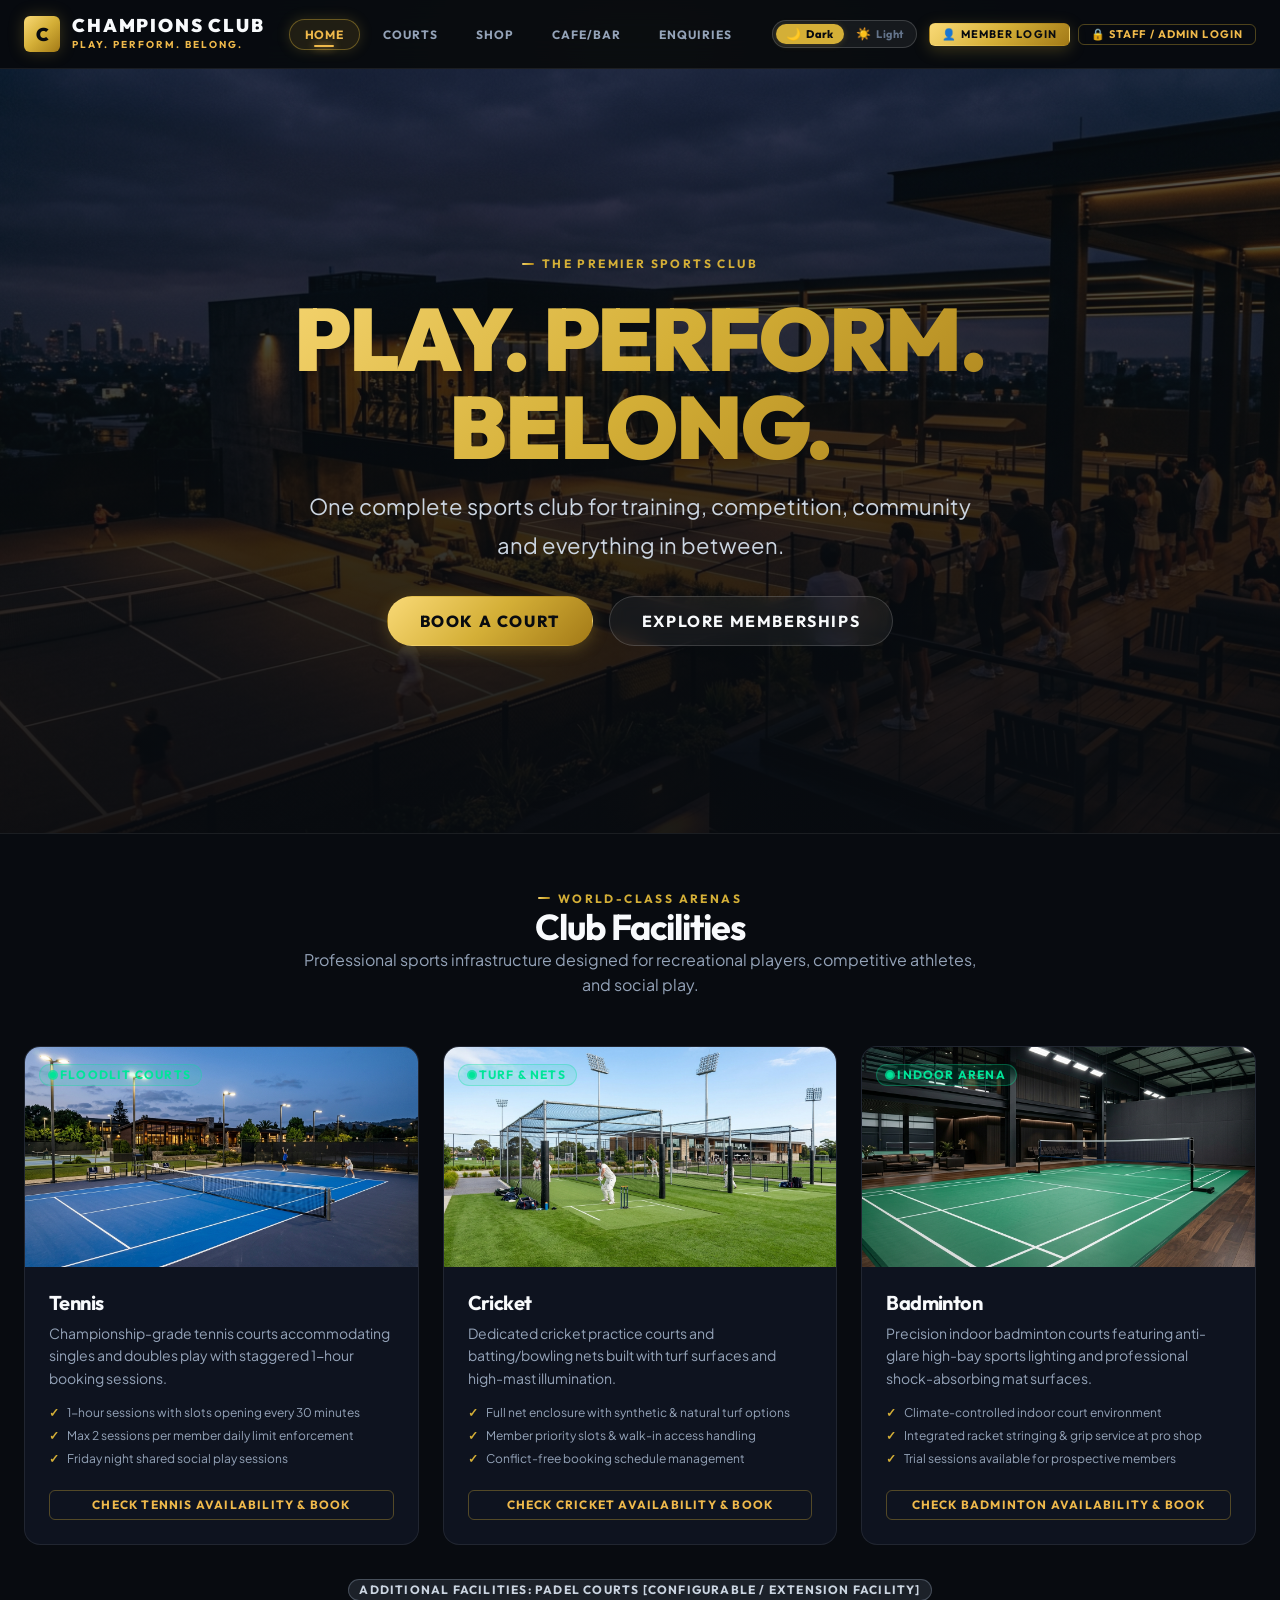
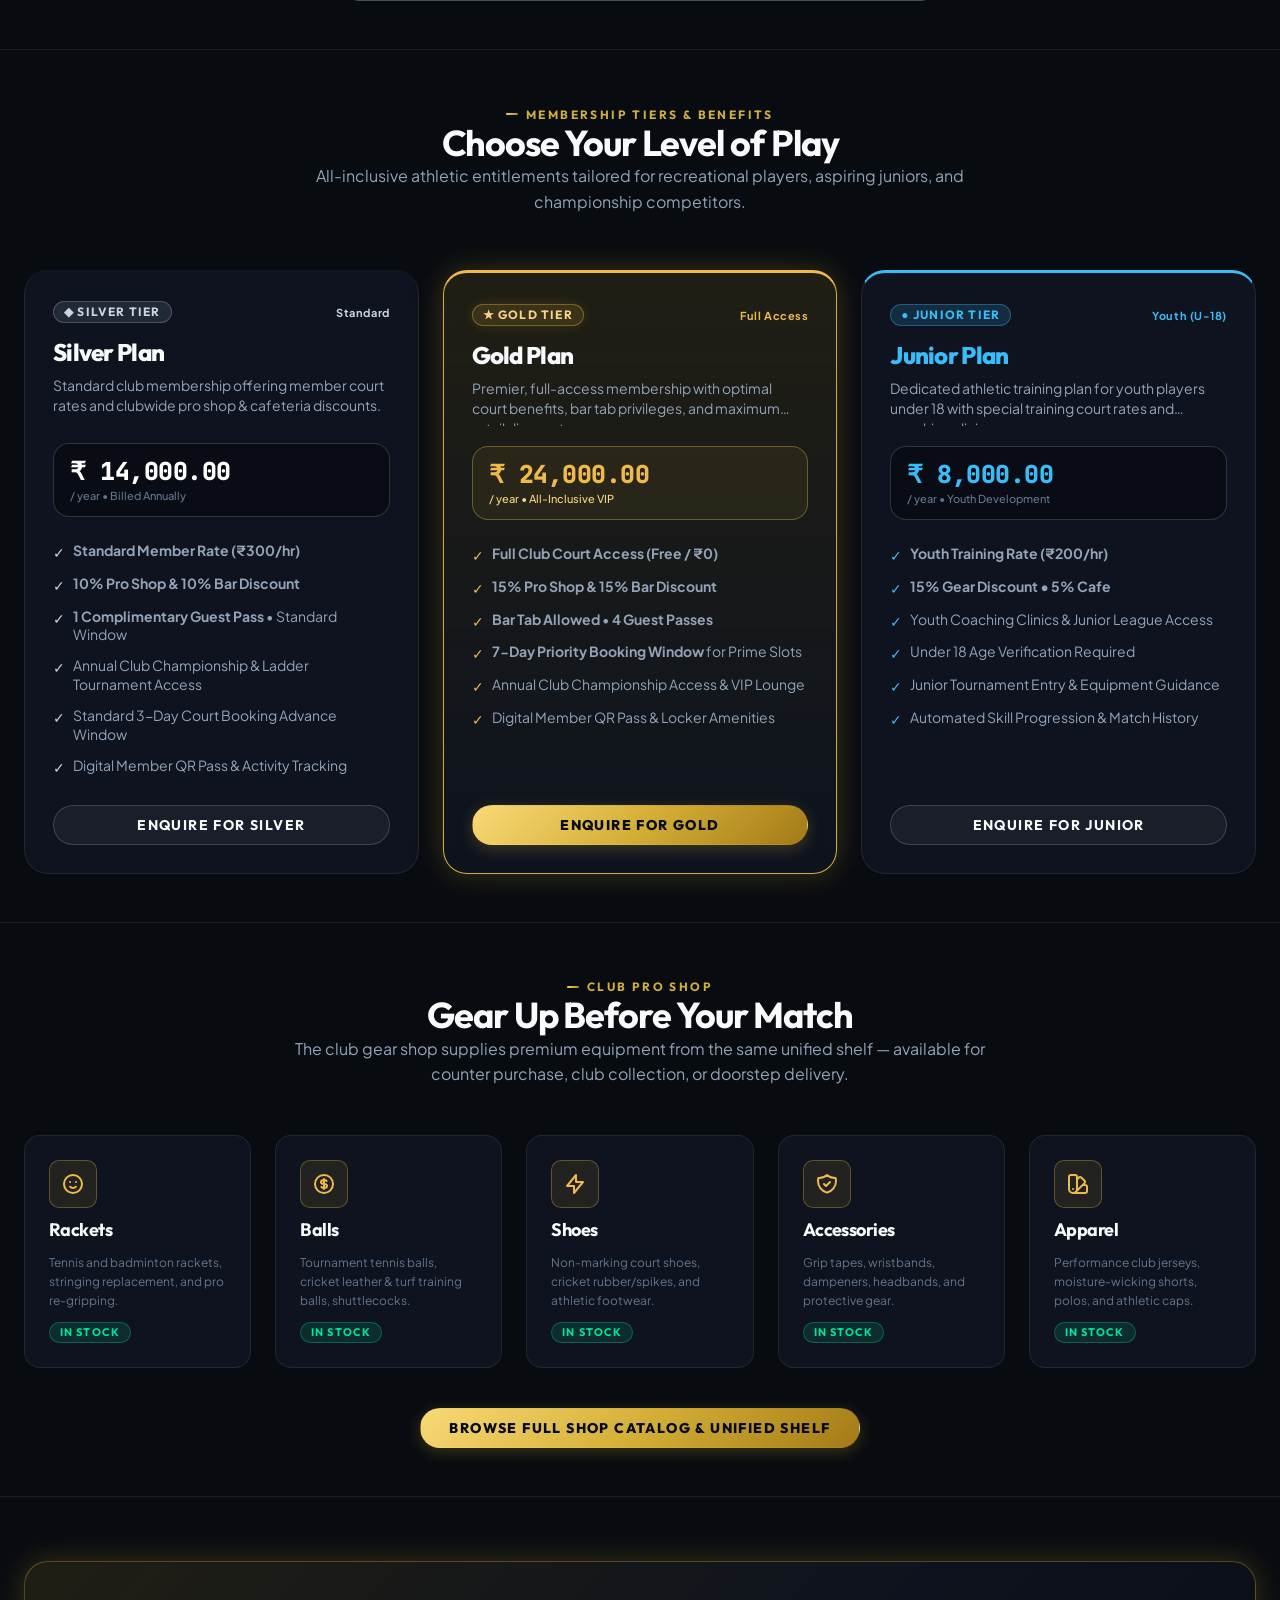
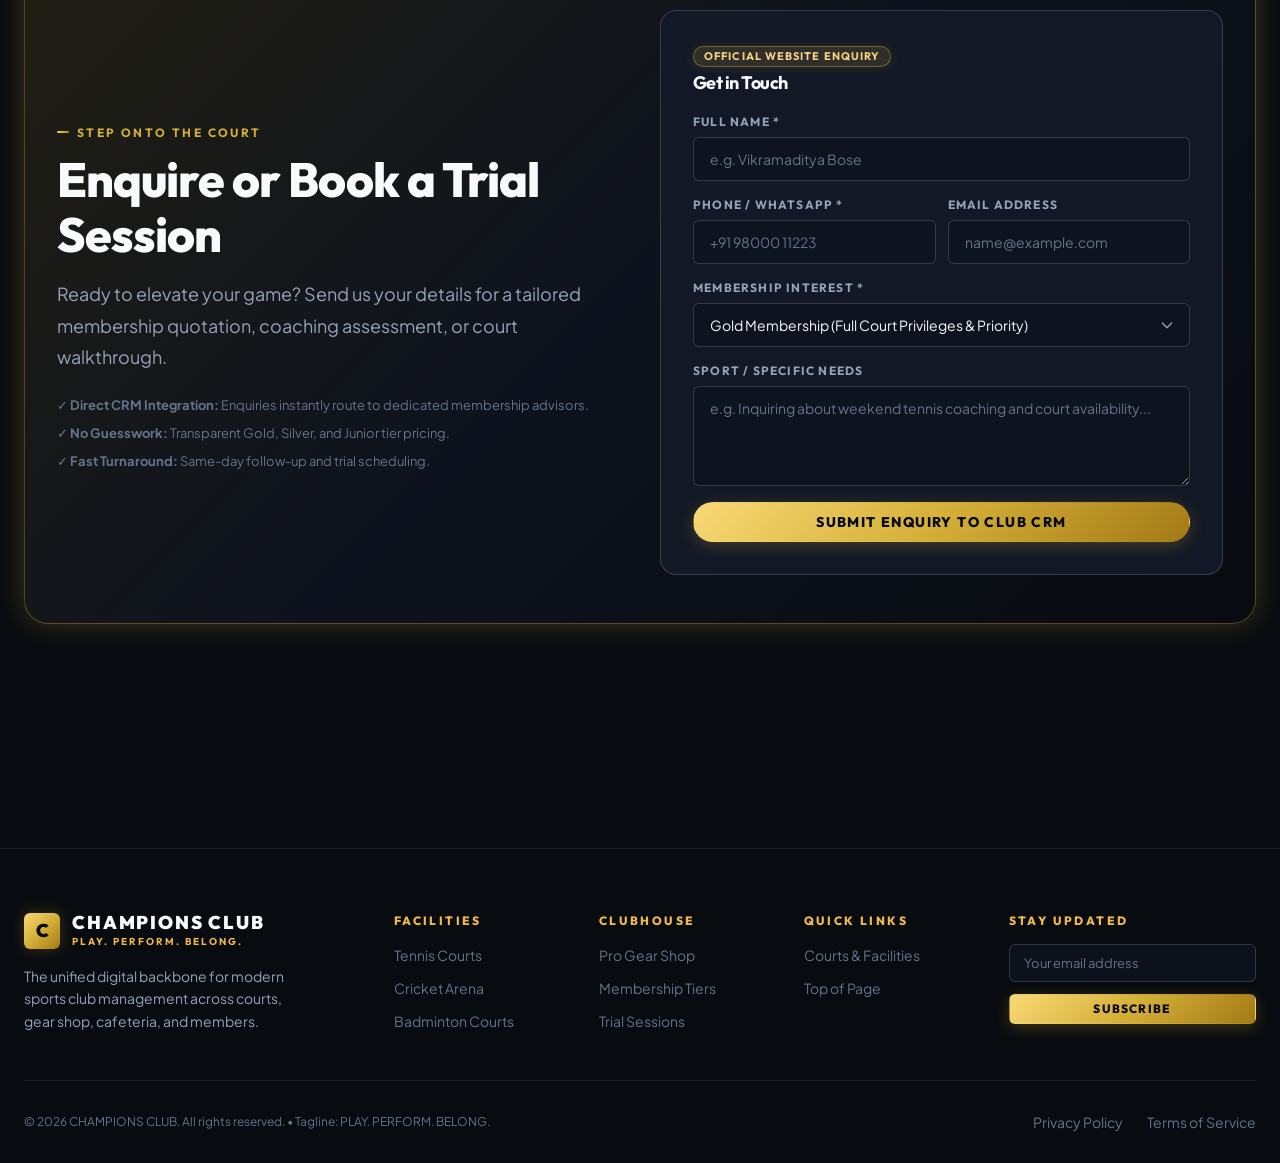
==== commit 7ba99ee6: "style: replace dark slate greyish-black colors in slots and panels with luxury light theme tokens" ====
--- a/index.html
+++ b/index.html
@@ -486,7 +486,7 @@
 
           <!-- Live Website Enquiry Form -->
           <div
-            style="background: rgba(14, 19, 31, 0.85); border: 1px solid var(--cc-border-medium); border-radius: var(--cc-radius-lg); padding: 2rem;">
+            style="background: var(--cc-bg-surface); border: 1px solid var(--cc-border-medium); border-radius: var(--cc-radius-lg); padding: 2rem;">
             <div style="margin-bottom: 1.25rem;">
               <span class="cc-badge cc-badge-gold" style="font-size: 11px;">Official Website Enquiry</span>
               <h3 style="font-size: 18px; font-weight: 700; color: var(--cc-text-primary); margin-top: 6px;">Get in
--- a/css/components.css
+++ b/css/components.css
@@ -356,7 +356,7 @@
 .cc-textarea {
   width: 100%;
   box-sizing: border-box;
-  background: rgba(22, 29, 46, 0.6);
+  background: var(--cc-input-bg, var(--cc-bg-surface));
   border: 1px solid var(--cc-border-medium);
   border-radius: var(--cc-radius-sm);
   padding: 12px 16px;
@@ -372,7 +372,7 @@
 .cc-textarea:focus {
   border-color: var(--cc-gold-500);
   box-shadow: 0 0 0 3px var(--cc-gold-glow);
-  background: rgba(22, 29, 46, 0.9);
+  background: var(--cc-bg-surface);
 }
 
 .cc-input::placeholder,
@@ -876,7 +876,7 @@
   color: var(--cc-text-muted);
   padding: 16px 20px;
   border-bottom: 1px solid var(--cc-border-medium);
-  background: rgba(22, 29, 46, 0.5);
+  background: var(--cc-table-header-bg, var(--cc-bg-surface));
   white-space: nowrap;
 }
 
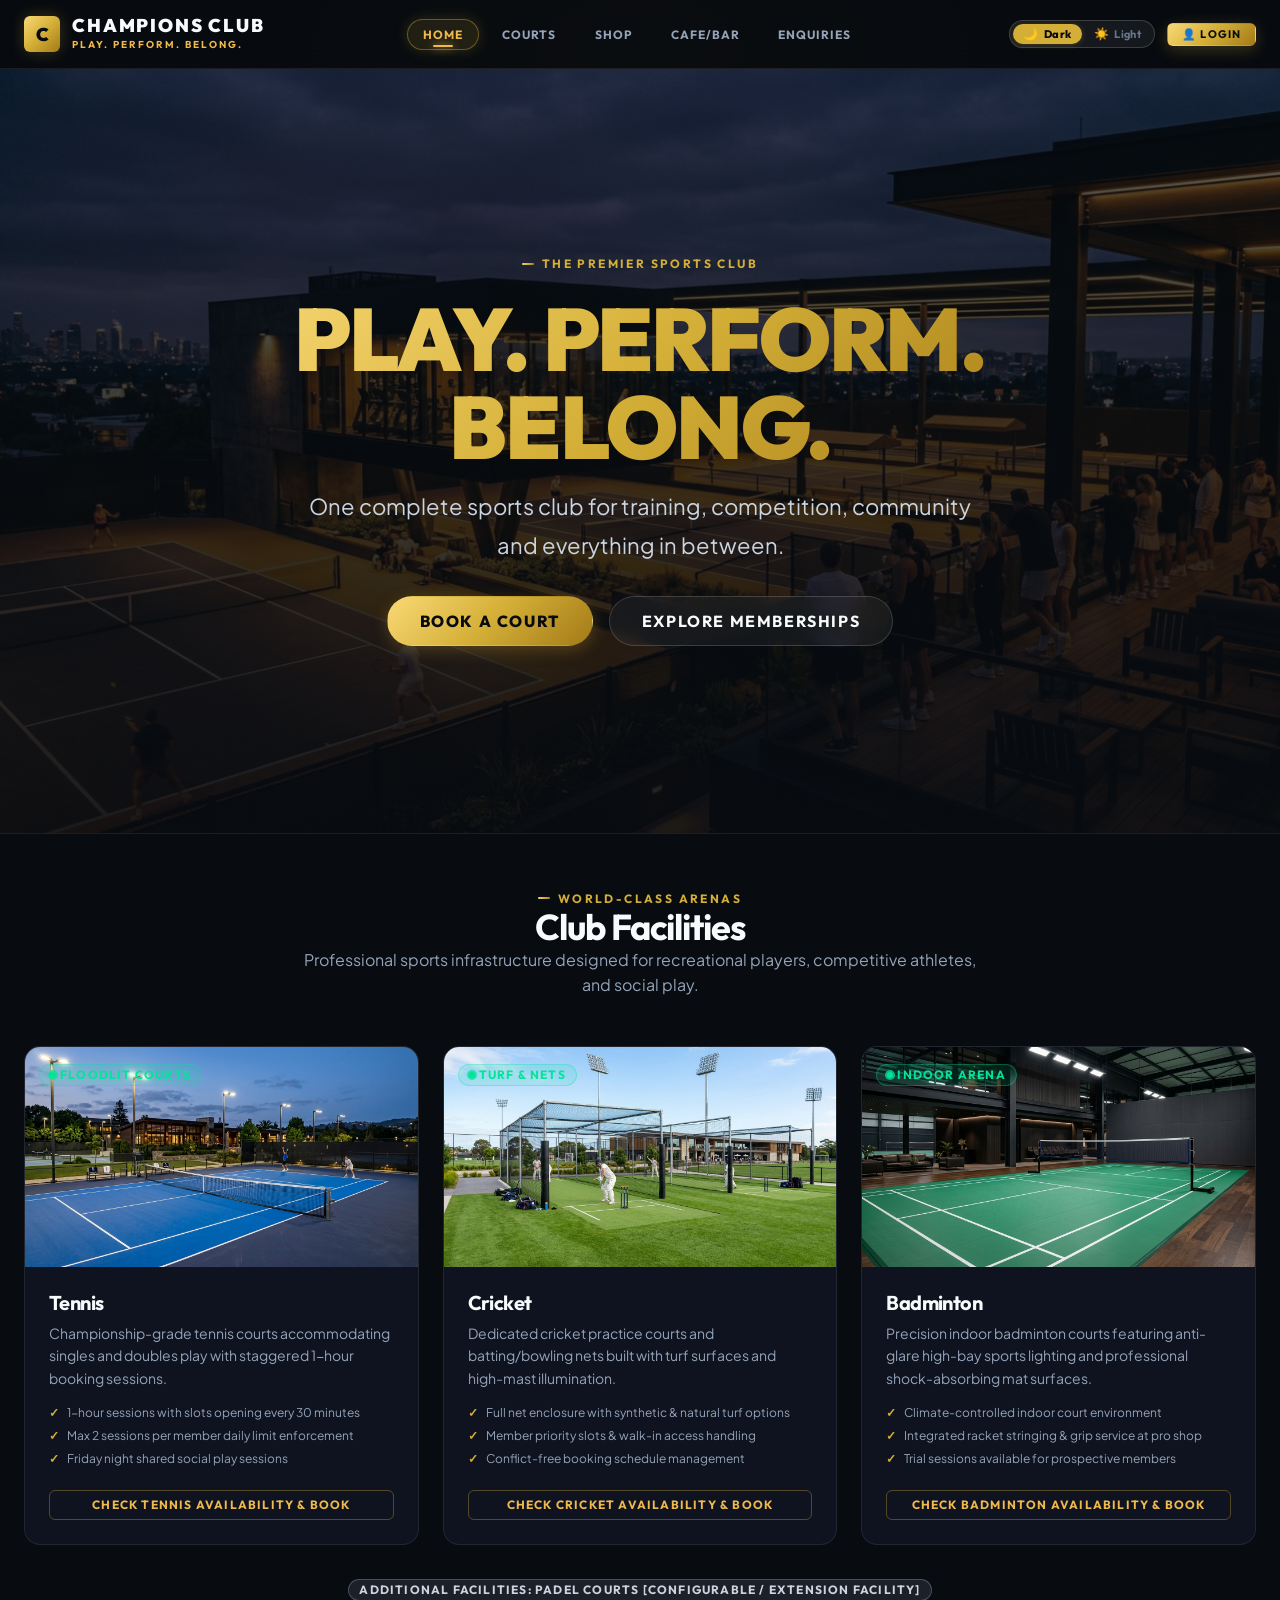
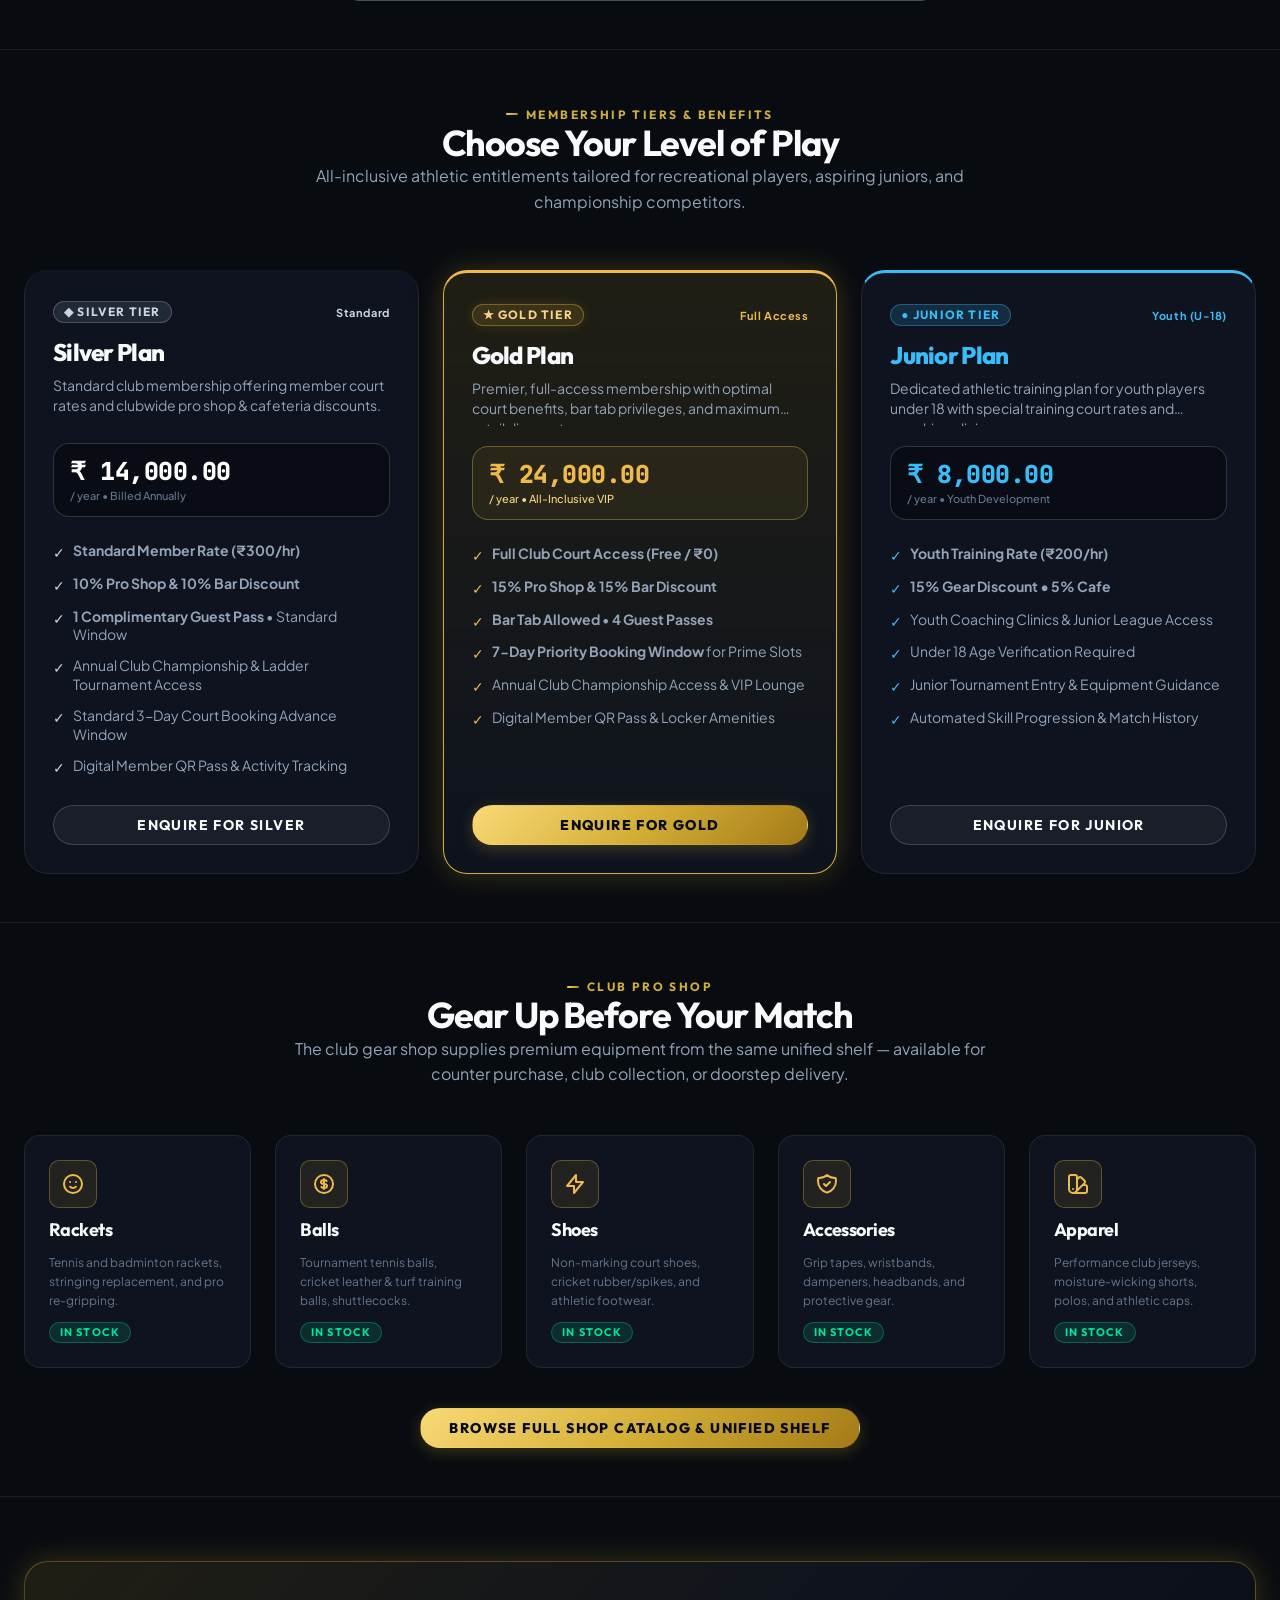
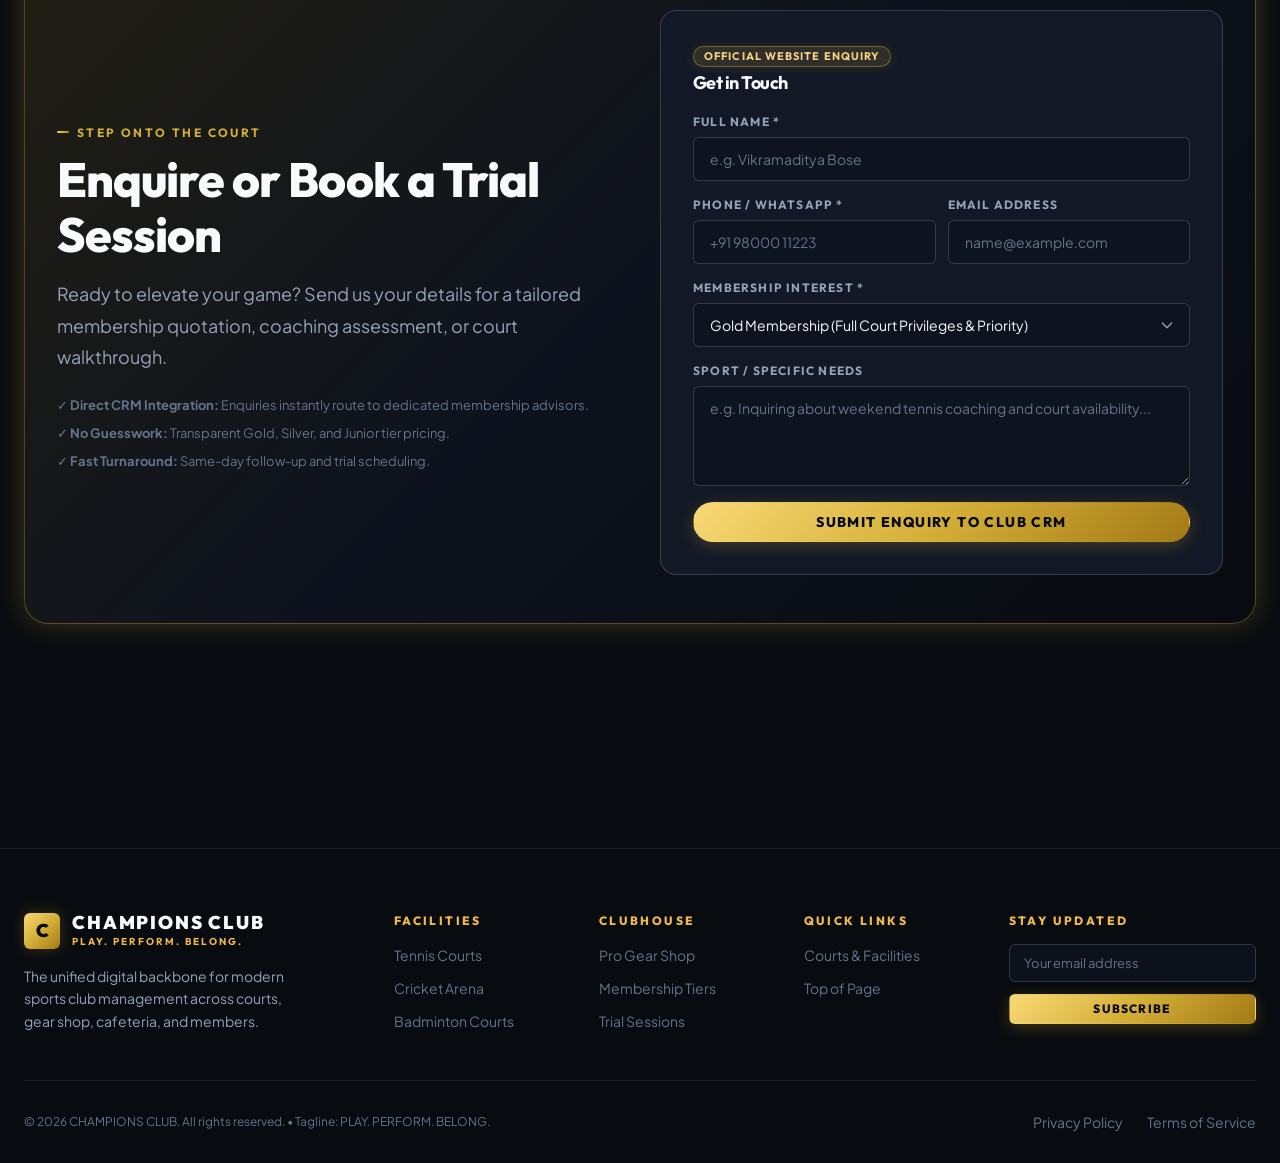
==== commit 712c9fe7: "fix(auth): restore role-based admin authentication with automatic dashboard redirection and protect " ====
--- a/index.html
+++ b/index.html
@@ -66,11 +66,8 @@
         </button>
 
         <div class="cc-nav-actions">
-          <button id="btn-nav-member-login" class="cc-btn cc-btn-primary cc-btn-sm" style="font-size: 11px; padding: 5px 12px; font-weight: 700;" onclick="if(window.ClubMemberAuth) window.ClubMemberAuth.openLoginModal()">
-            👤 Member Login
-          </button>
-          <button id="btn-nav-admin-login" class="cc-btn cc-btn-outline-gold cc-btn-sm" style="font-size: 11px; padding: 4px 12px;" onclick="if(window.ClubAdminAuth) window.ClubAdminAuth.openLoginModal()">
-            🔒 Staff / Admin Login
+          <button id="btn-nav-login" class="cc-btn cc-btn-primary cc-btn-sm" style="font-size: 11px; padding: 5px 14px; font-weight: 700;" onclick="if(window.ClubAuth) window.ClubAuth.openLoginModal()">
+            👤 Login
           </button>
         </div>
       </div>
--- a/css/admin_auth.css
+++ b/css/admin_auth.css
@@ -5,7 +5,8 @@
    ========================================================================== */
 
 /* Utility class for hiding unauthorized elements */
-.cc-hidden-unauthorized {
+.cc-hidden-unauthorized,
+html.cc-unauthorized-admin #cc-admin-protected-content {
   display: none !important;
 }
 
@@ -109,3 +110,42 @@
   border-style: solid;
   transform: translateY(-1px);
 }
+
+/* Unified Login Modal Tab Switcher */
+.cc-login-tab-btn {
+  flex: 1;
+  background: transparent;
+  border: none;
+  border-bottom: 2px solid transparent;
+  padding: 10px 14px;
+  font-family: var(--cc-font-display);
+  font-size: 12px;
+  font-weight: 700;
+  color: var(--cc-text-muted);
+  cursor: pointer;
+  transition: all var(--cc-transition-fast);
+}
+.cc-login-tab-btn:hover {
+  color: var(--cc-text-primary);
+}
+.cc-login-tab-btn.is-active {
+  color: var(--cc-gold-400);
+  border-bottom-color: var(--cc-gold-500);
+}
+
+[data-theme="light"] .cc-login-tab-btn.is-active {
+  color: #A98212;
+  border-bottom-color: #C9A227;
+}
+[data-theme="light"] .cc-admin-badge-pill {
+  background: rgba(201, 162, 39, 0.12);
+  border-color: #C9A227;
+  color: #84640A;
+  box-shadow: 0 2px 8px rgba(201, 162, 39, 0.15);
+}
+[data-theme="light"] .cc-admin-gate-card {
+  background: #FFFFFF;
+  border-color: #DDD9CF;
+  box-shadow: 0 10px 30px rgba(32, 35, 43, 0.08);
+}
+
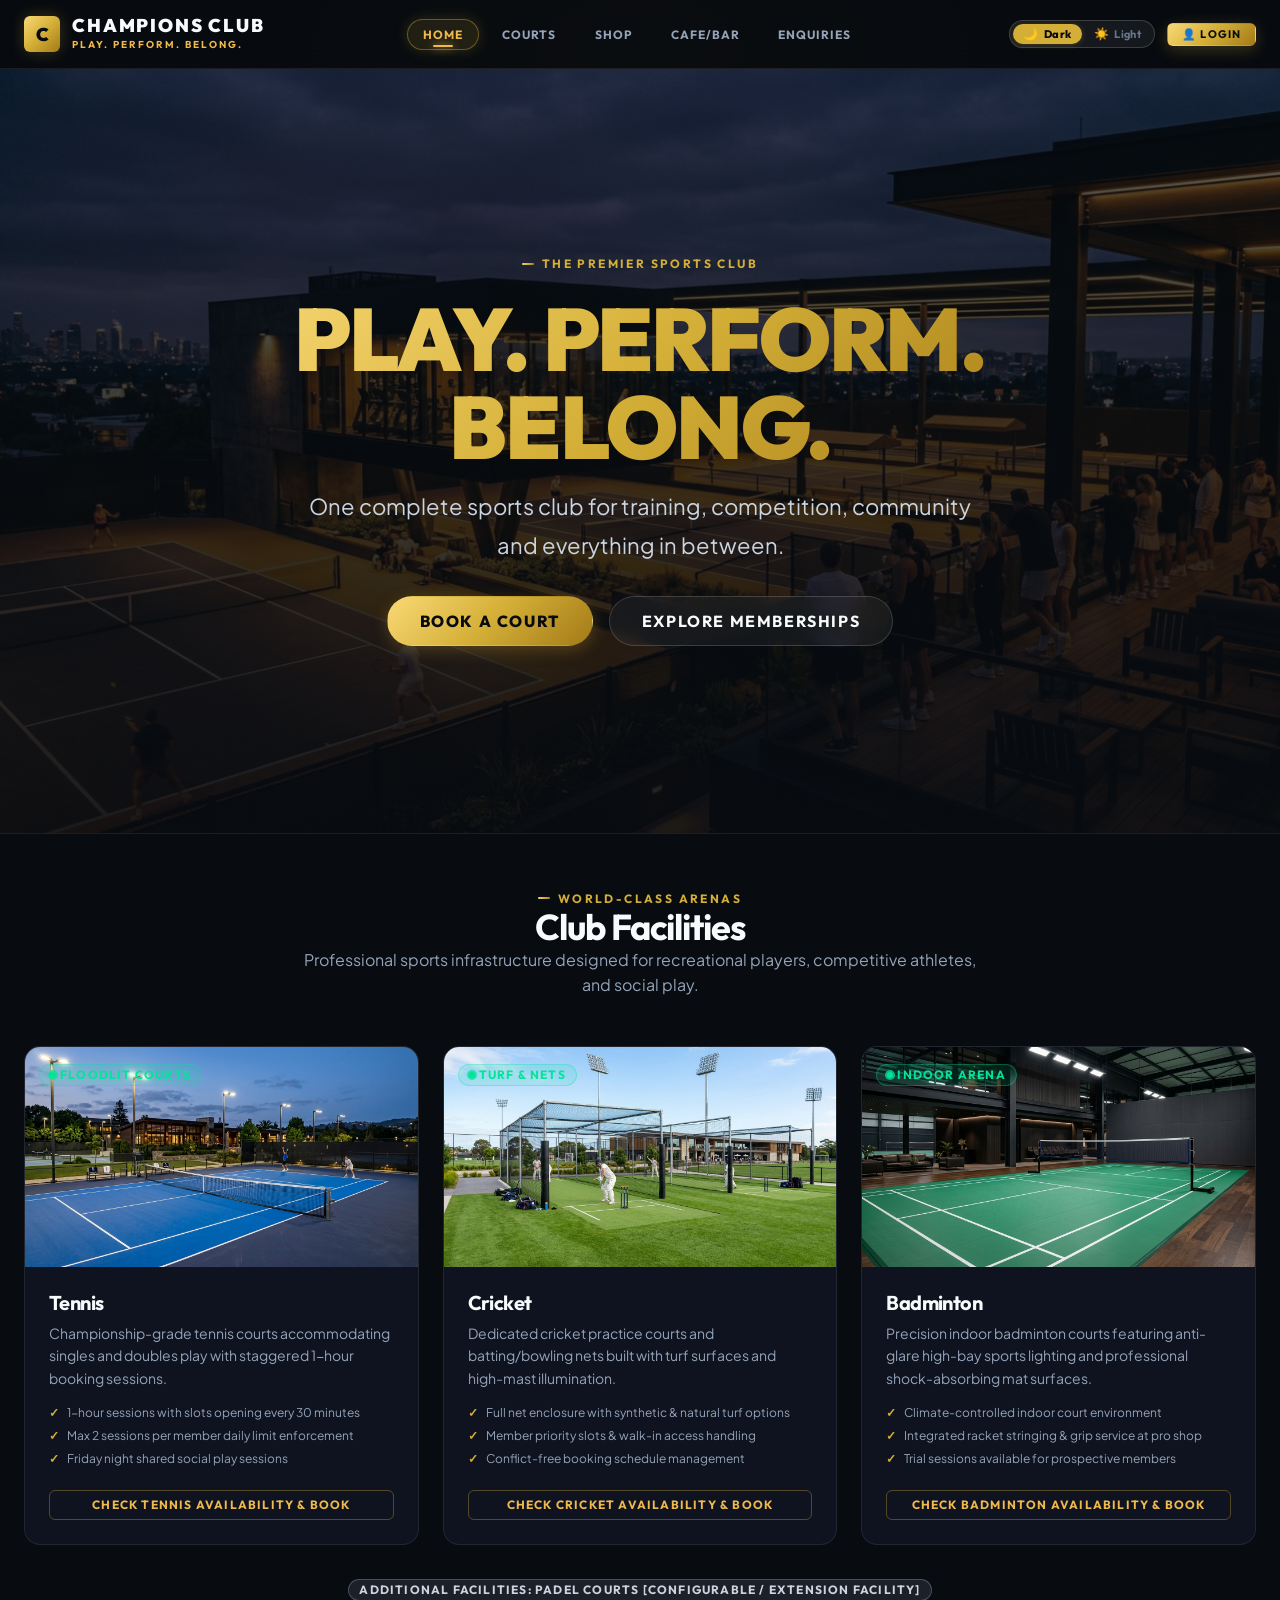
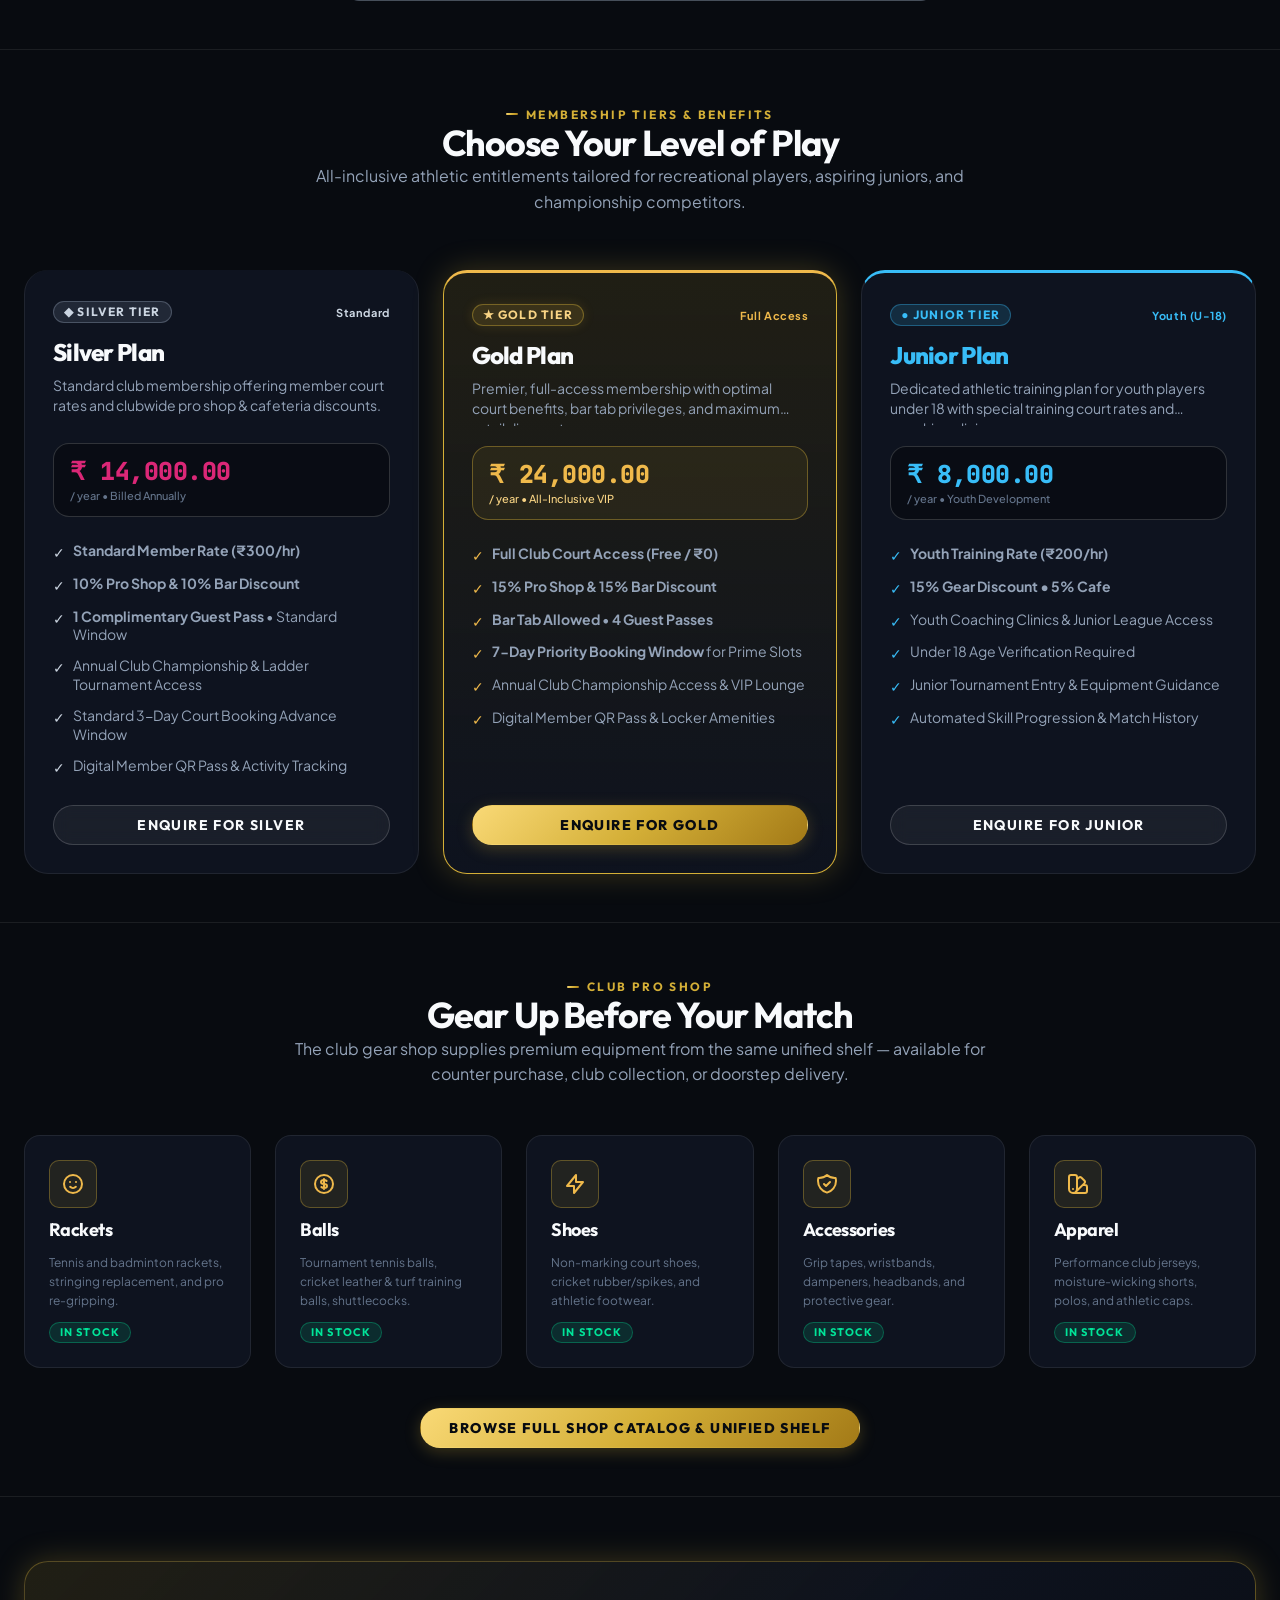
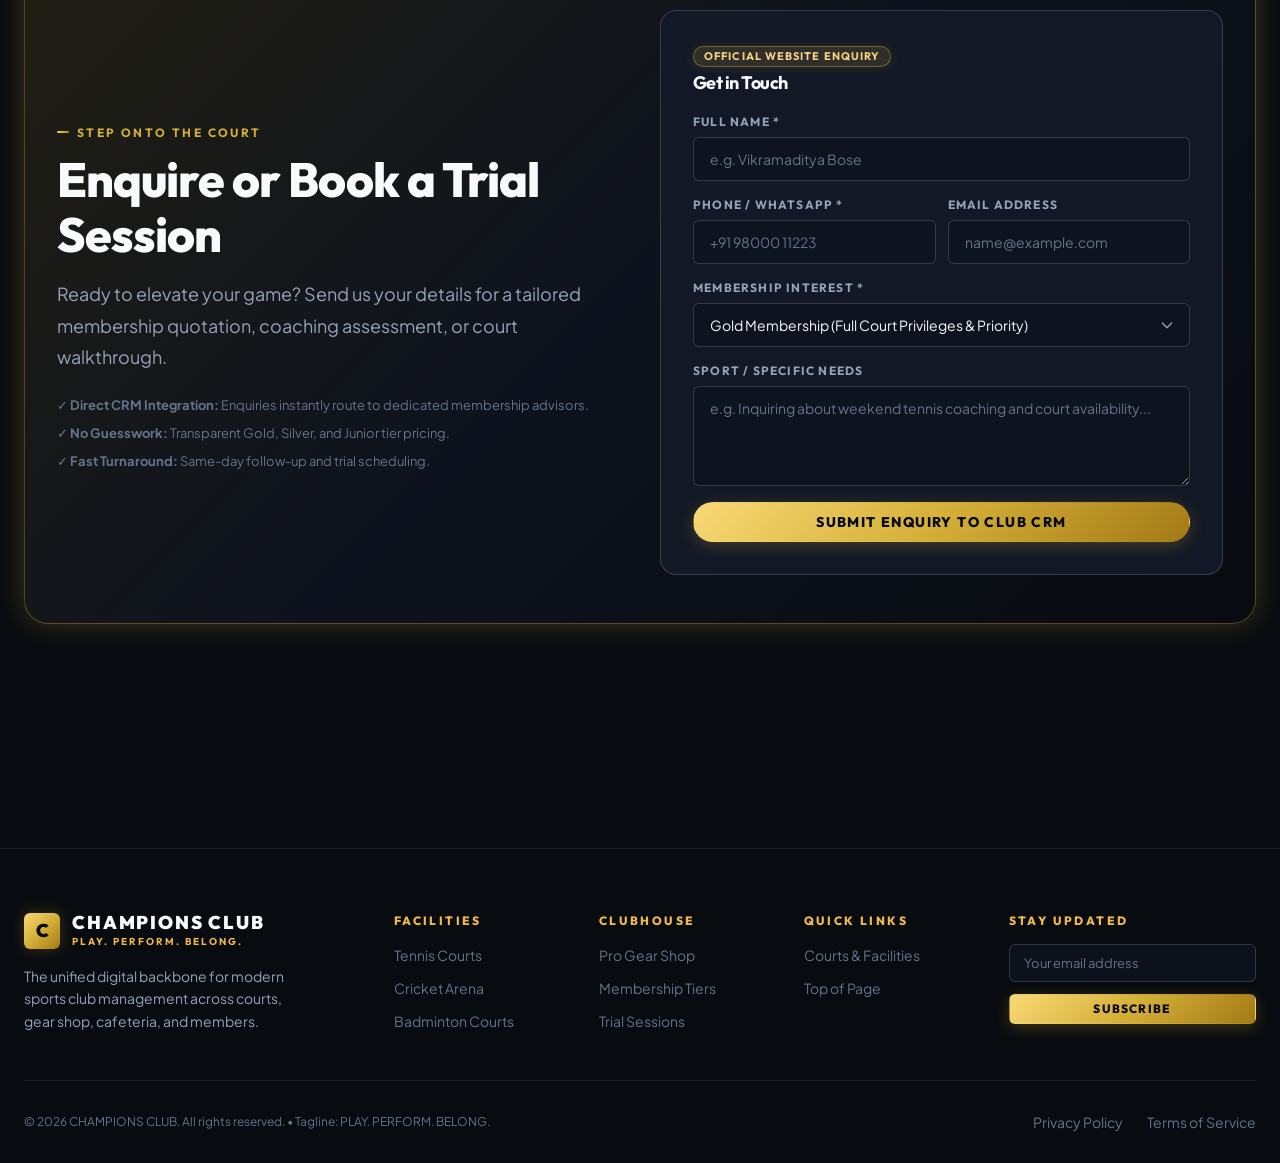
==== commit b076cea8: "feat(dashboard): remove navbar admin dashboard heading, update date to dynamic today, set silver tie" ====
--- a/index.html
+++ b/index.html
@@ -229,7 +229,7 @@
             <p class="cc-tier-desc">Standard club membership offering member court rates and clubwide pro shop &amp; cafeteria discounts.</p>
 
             <div class="cc-tier-price-box">
-              <div class="cc-tier-price-amount" id="home-tier-price-silver" style="color: #FFFFFF;">₹ 14,000.00</div>
+              <div class="cc-tier-price-amount" id="home-tier-price-silver" style="color: #DB2777;">₹ 14,000.00</div>
               <span class="cc-tier-price-sub">/ year &bull; Billed Annually</span>
             </div>
 
